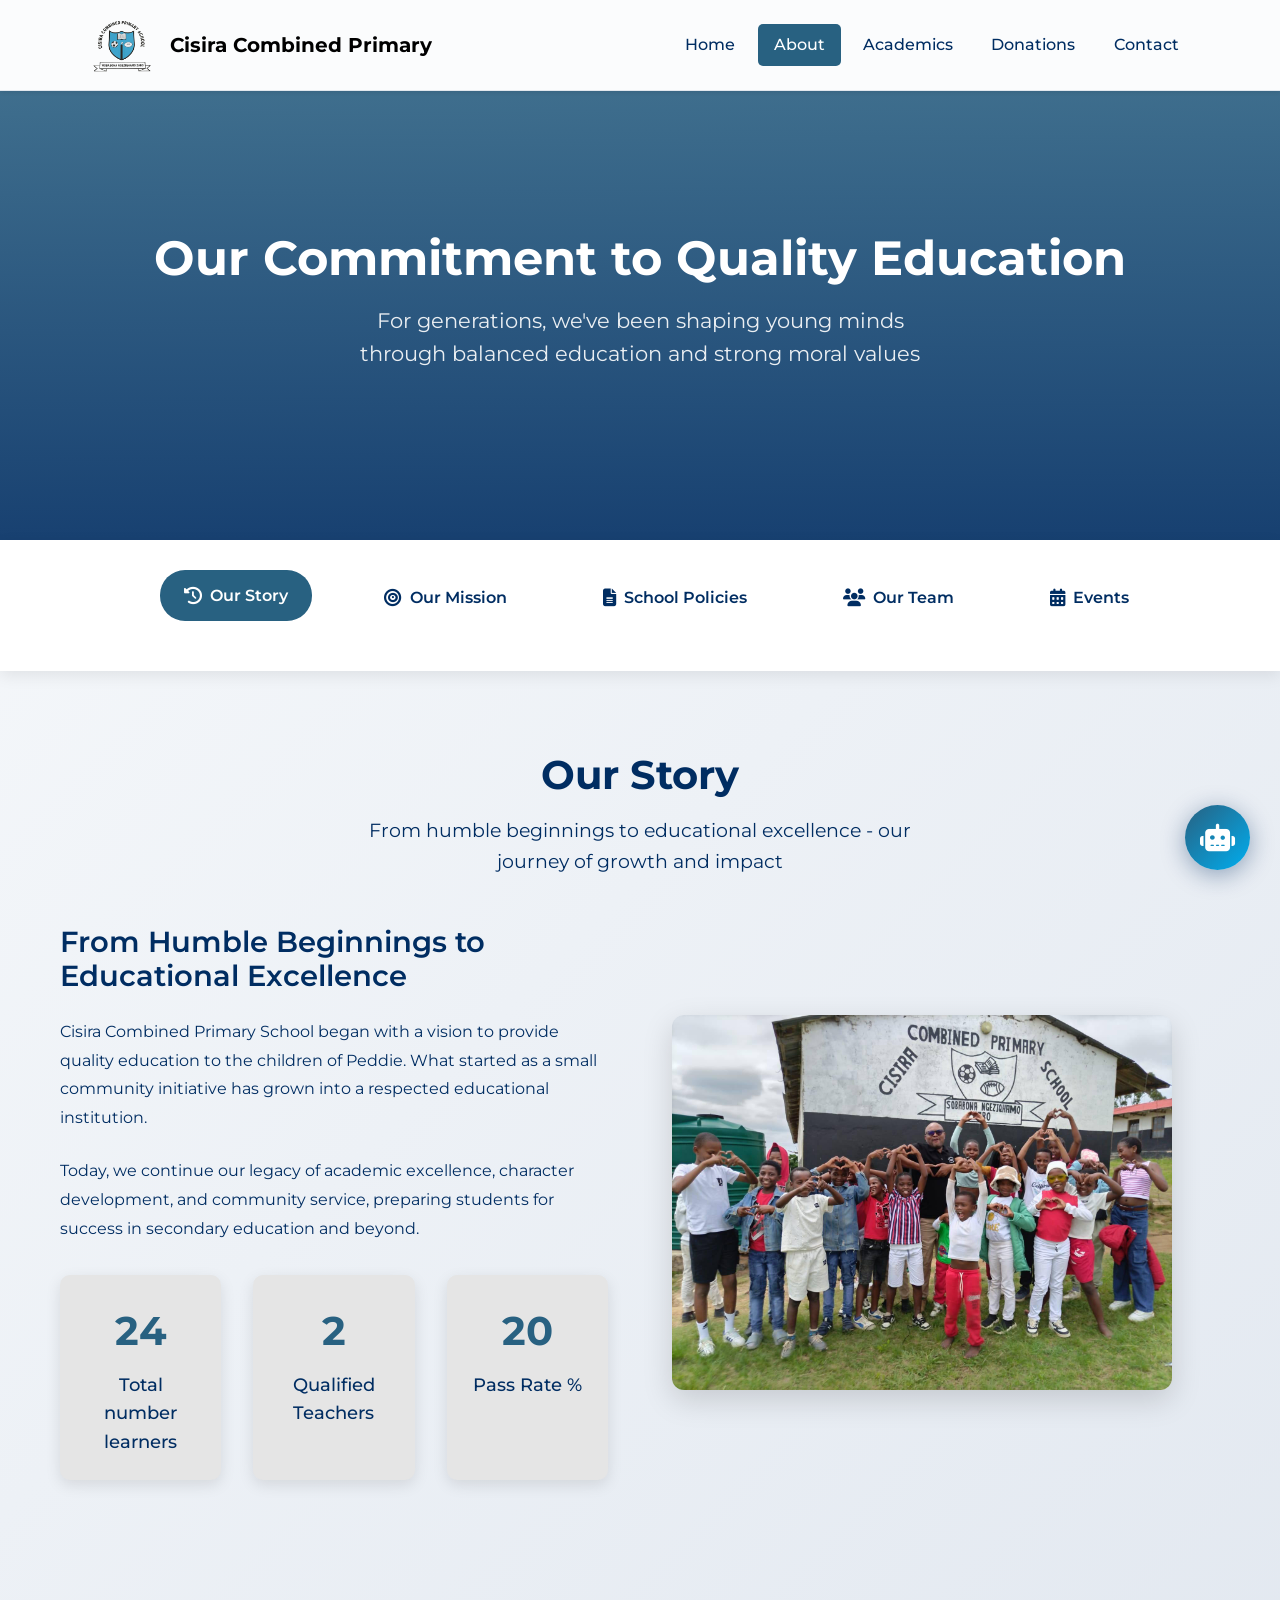
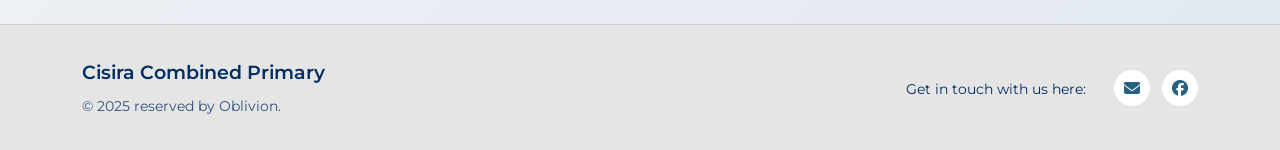
==== about.html @ 29ffb90c "Add event gallery with highlights and media Added an event gallery section with images and a video." ====
<!DOCTYPE html>
<html lang="en">

<head>
    <meta charset="UTF-8">
    <meta name="viewport" content="width=device-width, initial-scale=1.0">
    <title>About Us | Cisira Combined Primary School</title>
    <link href="https://cdn.jsdelivr.net/npm/bootstrap@5.3.3/dist/css/bootstrap.min.css" rel="stylesheet" />
    <link href="https://cdnjs.cloudflare.com/ajax/libs/font-awesome/6.5.2/css/all.min.css" rel="stylesheet">
    <link href="https://fonts.googleapis.com/css2?family=Montserrat:wght@300;400;500;600;700&display=swap" rel="stylesheet">
    <link rel="stylesheet" href="css/style.css">
    <style>
/* Team Section Enhancements */
.team-container {
    max-width: 1200px;
    margin: 0 auto;
    padding: 2rem;
}

.team-grid {
    display: grid;
    grid-template-columns: repeat(3, 1fr);
    gap: 2rem;
    margin-bottom: 3rem;
}

.team-member {
    position: relative;
    cursor: pointer;
    transition: transform 0.3s ease, box-shadow 0.3s ease;
    background: white;
    border-radius: 15px;
    overflow: hidden;
    box-shadow: 0 5px 20px rgba(0, 0, 0, 0.1);
}

.team-member:hover {
    transform: translateY(-10px);
    box-shadow: 0 15px 30px rgba(40, 97, 129, 0.2);
}

.team-image-wrapper {
    position: relative;
    overflow: hidden;
    height: 300px;
}

.team-image {
    width: 100%;
    height: 100%;
    object-fit: cover;
    transition: transform 0.5s ease;
    /* REMOVED ANY BORDER-RADIUS TO KEEP SQUARE */
    border-radius: 0;
}

.team-member:hover .team-image {
    transform: scale(1.1);
}

.team-overlay {
    position: absolute;
    bottom: 0;
    left: 0;
    right: 0;
    background: linear-gradient(transparent, rgba(0, 45, 98, 0.9));
    color: white;
    padding: 1.5rem;
    transform: translateY(100%);
    transition: transform 0.3s ease;
}

.team-member:hover .team-overlay {
    transform: translateY(0);
}

.team-name {
    font-size: 1.3rem;
    font-weight: 600;
    margin-bottom: 0.5rem;
    color: #fff;
}

.team-role {
    font-size: 0.9rem;
    color: #00AEEF;
    margin-bottom: 1rem;
    font-weight: 500;
}

.view-details {
    background: #286181;
    color: white;
    border: none;
    padding: 0.5rem 1.5rem;
    border-radius: 25px;
    cursor: pointer;
    font-family: 'Montserrat', sans-serif;
    font-weight: 500;
    transition: background 0.3s ease;
}

.view-details:hover {
    background: #00AEEF;
}

/* Animation Controls */
.animation-controls {
    text-align: center;
    margin: 2rem 0;
}

.animate-btn {
    background: #286181;
    color: white;
    border: none;
    padding: 0.8rem 2rem;
    border-radius: 25px;
    cursor: pointer;
    font-size: 1rem;
    font-weight: 500;
    transition: all 0.3s ease;
    margin: 0 0.5rem;
    font-family: 'Montserrat', sans-serif;
}

.animate-btn:hover {
    background: #002D62;
    transform: translateY(-2px);
}

.animate-btn i {
    margin-right: 0.5rem;
}

/* Modal Styles */
.team-modal {
    display: none;
    position: fixed;
    top: 0;
    left: 0;
    width: 100%;
    height: 100%;
    background: rgba(0, 0, 0, 0.8);
    z-index: 9999;
    align-items: center;
    justify-content: center;
    animation: fadeIn 0.3s ease;
}

@keyframes fadeIn {
    from { opacity: 0; }
    to { opacity: 1; }
}

.modal-content {
    background: white;
    width: 90%;
    max-width: 800px;
    border-radius: 15px;
    overflow: hidden;
    animation: slideUp 0.3s ease;
    position: relative;
    box-shadow: 0 20px 50px rgba(0, 0, 0, 0.3);
}

@keyframes slideUp {
    from { transform: translateY(50px); opacity: 0; }
    to { transform: translateY(0); opacity: 1; }
}

.close-modal {
    position: absolute;
    top: 1rem;
    right: 1rem;
    background: #286181;
    color: white;
    border: none;
    width: 40px;
    height: 40px;
    border-radius: 50%;
    cursor: pointer;
    z-index: 1001;
    font-size: 1.5rem;
    display: flex;
    align-items: center;
    justify-content: center;
    transition: background 0.3s ease;
}

.close-modal:hover {
    background: #00AEEF;
}

.modal-body {
    display: flex;
    padding: 2rem;
    gap: 2rem;
}

.modal-image {
    flex: 0 0 300px;
}

.modal-image img {
    width: 100%;
    height: 300px;
    object-fit: cover;
    /* SQUARE IMAGES IN MODAL */
    border-radius: 0;
    border: 4px solid #286181;
}

.modal-info {
    flex: 1;
}

.modal-info h3 {
    color: #002D62;
    font-size: 2rem;
    margin-bottom: 0.5rem;
    font-weight: 700;
}

.modal-role {
    color: #00AEEF;
    font-size: 1.2rem;
    margin-bottom: 1rem;
    font-weight: 600;
}

.modal-description {
    color: #002D62;
    line-height: 1.6;
    font-size: 1.1rem;
    text-align: justify;
}

/* Team member data container */
#teamData {
    display: none;
}

/* Animation for team members */
@keyframes pulse {
    0% { transform: scale(1); }
    50% { transform: scale(1.05); }
    100% { transform: scale(1); }
}

.team-member.animating {
    animation: pulse 0.5s ease;
}

/* Responsive Design */
@media (max-width: 992px) {
    .team-grid {
        grid-template-columns: repeat(2, 1fr);
    }
    
    .modal-body {
        flex-direction: column;
    }
    
    .modal-image {
        flex: 0 0 auto;
        width: 100%;
        text-align: center;
    }
    
    .modal-image img {
        width: 300px;
        height: 300px;
        max-width: 100%;
    }
}

@media (max-width: 768px) {
    .team-grid {
        grid-template-columns: 1fr;
        gap: 1.5rem;
        max-width: 400px;
        margin: 40px auto 0;
    }
    
    .team-image-wrapper {
        height: 250px;
    }
    
    .animate-btn {
        display: block;
        width: 100%;
        margin: 0.5rem 0;
    }
    
    .animation-controls {
        display: flex;
        flex-direction: column;
        gap: 0.5rem;
    }
    
    .modal-body {
        padding: 1.5rem;
    }
    
    .modal-info h3 {
        font-size: 1.5rem;
    }
    
    .modal-role {
        font-size: 1rem;
    }
    
    .modal-description {
        font-size: 1rem;
    }
}

@media (max-width: 480px) {
    .team-container {
        padding: 1rem;
    }
    
    .team-image-wrapper {
        height: 200px;
    }
    
    .modal-content {
        width: 95%;
    }
    
    .modal-body {
        padding: 1rem;
    }
}

/* REMOVED CIRCULAR IMAGE FALLBACK STYLING */
/* .team-image {
    background: linear-gradient(135deg, #E5E5E5 0%, #d1e3f0 100%);
}

.team-image:before {
    content: "👨‍🏫";
    font-size: 3rem;
    position: absolute;
    top: 50%;
    left: 50%;
    transform: translate(-50%, -50%);
    color: #286181;
} */

/* Ensure team section matches the rest of the page */
#team .section-header {
    text-align: center;
    margin-bottom: 2rem;
}

#team .section-header h2 {
    color: #002D62;
    font-size: 2.5rem;
    margin-bottom: 1rem;
}

#team .section-header p {
    color: #002D62;
    font-size: 1.2rem;
    max-width: 600px;
    margin: 0 auto;
}
</style>
    <meta name="description" content="Learn about Cisira Combined Primary School's journey, mission to provide quality education, core values, and our dedicated teaching staff.">
    <meta name="keywords" content="primary school Peddie, quality education, school mission, teaching staff, school values">
</head>

<body class="about-page-body">
    <nav class="navbar navbar-expand-lg navbar-light bg-light py-3 mb-3 shadow-sm">
        <div class="container">
            <img src="assets/logo.png" alt="Cisira Primary Logo" width="80" class="d-inline-block align-text-top me-2" />
            <a class="navbar-brand fw-bold" href="index.html">Cisira Combined Primary</a>
            <button class="navbar-toggler" type="button" data-bs-toggle="collapse" data-bs-target="#navbarNav">
                <span class="navbar-toggler-icon"></span>
            </button>
            <div class="collapse navbar-collapse justify-content-end" id="navbarNav">
                <ul class="navbar-nav">
                    <li class="nav-item"><a class="nav-link" href="index.html">Home</a></li>
                    <li class="nav-item"><a class="nav-link active" href="about.html">About</a></li>
                    <li class="nav-item"><a class="nav-link" href="academics.html">Academics</a></li>
                    <li class="nav-item"><a class="nav-link" href="donate.html">Donations</a></li>
                    <li class="nav-item"><a class="nav-link" href="contact.html">Contact</a></li>
                </ul>
            </div>
        </div>
    </nav>

    <section class="about-hero">
        <div class="hero-content">
            <h2>Our Commitment to Quality Education</h2>
            <p>For generations, we've been shaping young minds through balanced education and strong moral values</p>
        </div>
    </section>

    <section class="section-nav">
        <div class="section-nav-container">
            <ul class="section-nav-list">
                <li class="section-nav-item">
                    <a href="#story" class="section-nav-link active" data-section="story">
                        <i class="fas fa-history"></i>
                        Our Story
                    </a>
                </li>
                <li class="section-nav-item">
                    <a href="#mission" class="section-nav-link" data-section="mission">
                        <i class="fas fa-bullseye"></i>
                        Our Mission
                    </a>
                </li>
                <li class="section-nav-item">
                    <a href="#policies" class="section-nav-link" data-section="policies">
                        <i class="fas fa-file-alt"></i>
                        School Policies
                    </a>
                </li>
                <li class="section-nav-item">
                    <a href="#team" class="section-nav-link" data-section="team">
                        <i class="fas fa-users"></i>
                        Our Team
                    </a>
                </li>
                <li class="section-nav-item">
    <a href="#events" class="section-nav-link" data-section="events">
        <i class="fas fa-calendar-alt"></i>
        Events
    </a>
</li>
            </ul>
        </div>
    </section>

    <main>
        <section id="story" class="content-section active">
            <div class="section-header">
                <h2>Our Story</h2>
                <p>From humble beginnings to educational excellence - our journey of growth and impact</p>
            </div>
            <div class="story-content">
                <div class="story-text">
                    <h3>From Humble Beginnings to Educational Excellence</h3>
                    <p>Cisira Combined Primary School began with a vision to provide quality education to the children of Peddie. What started as a small community initiative has grown into a respected educational institution.</p>
                    <p>Today, we continue our legacy of academic excellence, character development, and community service, preparing students for success in secondary education and beyond.</p>
                    <div class="impact-stats">
                        <div class="stat">
                            <span class="stat-number" data-count="120">0</span>
                            <span class="stat-label">Total number learners</span>
                        </div>
                        <div class="stat">
                            <span class="stat-number" data-count="10">0</span>
                            <span class="stat-label">Qualified Teachers</span>
                        </div>
                        <div class="stat">
                            <span class="stat-number" data-count="98">0</span>
                            <span class="stat-label">Pass Rate %</span>
                        </div>
                    </div>
                </div>
                <div class="story-image">
                    <img src="assets/cisira.jpg" alt="Cisira School Building and Campus">
                </div>
            </div>
        </section>

        <section id="mission" class="content-section">
            <div class="section-header">
                <h2>Our Mission & Vision</h2>
                <p>Guiding principles that shape our educational approach and community values</p>
            </div>
            <div class="mission-content">
                <div class="mission-text">
                    <h3>Our Commitment to Balanced Education</h3>
                    <p>We believe every child deserves access to quality education that develops both academic skills and strong character. Our mission is threefold:</p>
                    <ul class="mission-list">
                        <li><i class="fas fa-graduation-cap"></i> <strong>Academic Excellence:</strong> Provide comprehensive education meeting national standards</li>
                        <li><i class="fas fa-heart"></i> <strong>Character Development:</strong> Instill morality, discipline, and respect for all</li>
                        <li><i class="fas fa-users"></i> <strong>Community Preparation:</strong> Prepare students for secondary education and life beyond</li>
                    </ul>
                    <div class="mission-vision">
                        <div class="vision-box">
                            <h4>Our Vision</h4>
                            <p>To provide learners with knowledge, skills, attitude, and values needed in life and prepare them for secondary education, ensuring what they experience from us will benefit them in future.</p>
                        </div>
                        <div class="motto-box">
                            <h4>Our Motto</h4>
                            <p class="motto-text">"WOBABONA NGEZI QHAMOZABO"</p>
                            <p class="motto-meaning">Excellence Through Perseverance</p>
                        </div>
                    </div>
                </div>
                <div class="mission-image">
                    <img src="assets/students3.jpg" alt="Students learning in our classrooms">
                </div>
            </div>
        </section>

        <section id="policies" class="content-section">
            <div class="section-header">
                <h2>School Policies</h2>
                <p>Clear guidelines and expectations for a safe, productive learning environment</p>
            </div>
            <div class="policies-container">
                <div class="policy-dropdown-nav">
                    <h3>Select a Policy Category</h3>
                    <div class="policy-nav-grid">
                        <div class="policy-nav-item active" data-policy="aim">
                            <div class="policy-nav-icon">
                                <i class="fas fa-bullseye"></i>
                            </div>
                            <span>Policy Aims</span>
                        </div>
                        <div class="policy-nav-item" data-policy="rights">
                            <div class="policy-nav-icon">
                                <i class="fas fa-balance-scale"></i>
                            </div>
                            <span>Rights & Responsibilities</span>
                        </div>
                        <div class="policy-nav-item" data-policy="attendance">
                            <div class="policy-nav-icon">
                                <i class="fas fa-calendar-check"></i>
                            </div>
                            <span>School Attendance</span>
                        </div>
                        <div class="policy-nav-item" data-policy="uniform">
                            <div class="policy-nav-icon">
                                <i class="fas fa-tshirt"></i>
                            </div>
                            <span>Grooming & Uniform</span>
                        </div>
                        <div class="policy-nav-item" data-policy="discipline">
                            <div class="policy-nav-icon">
                                <i class="fas fa-user-shield"></i>
                            </div>
                            <span>Discipline Policy</span>
                        </div>
                        <div class="policy-nav-item" data-policy="values">
                            <div class="policy-nav-icon">
                                <i class="fas fa-heart"></i>
                            </div>
                            <span>School Values</span>
                        </div>
                    </div>
                </div>

                <div class="policy-content-section active" id="policy-aim">
                    <div class="policy-header">
                        <div class="policy-icon">
                            <i class="fas fa-bullseye"></i>
                        </div>
                        <h3>Policy Aims</h3>
                        <div class="policy-badge">Core</div>
                    </div>
                    <div class="policy-content">
                        <p>This policy aims to establish clear and consistent expectations for all members of our school community:</p>
                        <div class="policy-item">Establish a <strong>disciplined environment</strong> conducive to effective education and growth.</div>
                        <div class="policy-item">Protect the <strong>rights and safety</strong> of all learners and staff.</div>
                        <div class="policy-item">Ensure learners uphold the school's reputation with <strong>pride and positive conduct</strong>.</div>
                        <div class="policy-item">Promote <strong>respect</strong> for school property, educators, and fellow learners.</div>
                    </div>
                </div>

                <div class="policy-content-section" id="policy-rights">
                    <div class="policy-header">
                        <div class="policy-icon">
                            <i class="fas fa-balance-scale"></i>
                        </div>
                        <h3>Rights & Responsibilities</h3>
                        <div class="policy-badge">Essential</div>
                    </div>
                    <div class="policy-content">
                        <div class="policy-row">
                            <div class="policy-column">
                                <h4><i class="fas fa-gavel"></i> Learner Rights</h4>
                                <div class="policy-item">Right to <strong>learn without disturbance</strong> in a peaceful environment.</div>
                                <div class="policy-item">Right to <strong>personal safety</strong> and dignity, free from violence.</div>
                                <div class="policy-item">Right to a <strong>clean, well-maintained</strong> school environment.</div>
                                <div class="policy-item">Right to a <strong>fair and unbiased hearing</strong> regarding disciplinary matters.</div>
                            </div>
                            <div class="policy-column">
                                <h4><i class="fas fa-tasks"></i> Learner Responsibilities</h4>
                                <div class="policy-item">Responsibility for <strong>regular and punctual</strong> school attendance.</div>
                                <div class="policy-item">Responsibility to care diligently for all <strong>school property</strong> and resources.</div>
                                <div class="policy-item">Responsibility to <strong>respect all educators</strong> and follow school rules consistently.</div>
                                <div class="policy-item">Responsibility to <strong>respect fellow learners</strong> and promote cooperation.</div>
                            </div>
                        </div>
                    </div>
                </div>

                <div class="policy-content-section" id="policy-attendance">
                    <div class="policy-header">
                        <div class="policy-icon">
                            <i class="fas fa-calendar-check"></i>
                        </div>
                        <h3>School Attendance</h3>
                    </div>
                    <div class="policy-content">
                        <div class="policy-item">Regular and <strong>punctual attendance is mandatory</strong> for all students.</div>
                        <div class="policy-item">All absences must be substantiated with a <strong>written explanation</strong> from a parent/guardian.</div>
                        <div class="policy-item">Students feeling unwell during the school day must <strong>report to the school office</strong> immediately.</div>
                        <div class="policy-item">Administrative permission is <strong>required to leave</strong> the school premises during school hours.</div>
                        <div class="policy-item">Non-emergency medical appointments should, where possible, be scheduled <strong>outside of school time</strong>.</div>
                    </div>
                </div>

                <div class="policy-content-section" id="policy-uniform">
                    <div class="policy-header">
                        <div class="policy-icon">
                            <i class="fas fa-tshirt"></i>
                        </div>
                        <h3>Grooming & Uniform</h3>
                    </div>
                    <div class="policy-content">
                        <div class="policy-row">
                            <div class="policy-column">
                                <h4><i class="fas fa-user-check"></i> Personal Grooming</h4>
                                <div class="policy-item">Nails must be kept <strong>clean, neat, and appropriate</strong> length.</div>
                                <div class="policy-item">Only <strong>plain watches</strong> and essential <strong>medical bracelets</strong> are permitted (No jewelry).</div>
                                <div class="policy-item">Cosmetics (e.g., <strong>makeup</strong>) are <strong>strictly prohibited</strong> during school hours.</div>
                            </div>
                            <div class="policy-column">
                                <h4><i class="fas fa-cut"></i> Hair Policy</h4>
                                <div class="policy-item">Boys: Hair must be <strong>short, neat</strong>, and without <strong>patterns or fashion cuts</strong>.</div>
                                <div class="policy-item">Girls: Hair must be <strong>neatly tied back, plaited, or braided</strong>.</div>
                                <div class="policy-item">Only <strong>school-appropriate colors</strong> (e.g., black, navy) for hair accessories are allowed.</div>
                            </div>
                        </div>
                        <div class="highlight-box">
                            <i class="fas fa-exclamation-circle"></i>
                            <div>
                                <strong>Strictly Official School Uniform is Mandatory</strong>
                                <p>The uniform must be worn correctly at all times and maintained in a clean, presentable condition.</p>
                            </div>
                        </div>
                    </div>
                </div>

                <div class="policy-content-section" id="policy-discipline">
                    <div class="policy-header">
                        <div class="policy-icon">
                            <i class="fas fa-user-shield"></i>
                        </div>
                        <h3>Serious Misconduct</h3>
                        <div class="policy-badge">Zero Tolerance</div>
                    </div>
                    <div class="policy-content">
                        <p>All acts of serious misconduct will be dealt with <strong>severely</strong> by the Principal, Disciplinary Committee, and School Governing Body, resulting in formal disciplinary action.</p>
                        <p><strong>Examples of Zero-Tolerance Offences include:</strong></p>
                        <div class="policy-item">Possession, use, or distribution of <strong>dangerous weapons, alcohol, or illegal substances</strong>.</div>
                        <div class="policy-item">Any form of <strong>physical or verbal assault</strong>, fighting, or <strong>bullying</strong>.</div>
                        <div class="policy-item"><strong>Theft, fraud</strong>, or intentional <strong>vandalism</strong> of school or private property.</div>
                        <div class="policy-item"><strong>Racism, sexism</strong>, or any other form of malicious discrimination or intimidation.</div>
                        <div class="policy-item">Gross indecency or <strong>inappropriate public behavior</strong>.</div>
                    </div>
                </div>

                <div class="policy-content-section" id="policy-values">
                    <div class="policy-header">
                        <div class="policy-icon">
                            <i class="fas fa-heart"></i>
                        </div>
                        <h3>Our Core Values</h3>
                    </div>
                    <div class="policy-content">
                        <p>Our school community is built upon a foundation of core values that guide our actions, decisions, and interactions every day:</p>
                        <div class="values-grid">
                            <div class="value-card">
                                <strong>Respect</strong>
                                <span>Showing regard for self, others, and property.</span>
                            </div>
                            <div class="value-card">
                                <strong>Integrity</strong>
                                <span>Being honest and possessing strong moral principles.</span>
                            </div>
                            <div class="value-card">
                                <strong>Excellence</strong>
                                <span>Striving for the highest quality in all pursuits.</span>
                            </div>
                            <div class="value-card">
                                <strong>Responsibility</strong>
                                <span>Taking full ownership of one's actions and duties.</span>
                            </div>
                            <div class="value-card">
                                <strong>Cooperation</strong>
                                <span>Working effectively and harmoniously as a team.</span>
                            </div>
                            <div class="value-card">
                                <strong>Compassion</strong>
                                <span>Caring for others' well-being.</span>
                            </div>
                        </div>
                    </div>
                </div>
            </div>
        </section>

        <section id="team" class="content-section">
            <div class="section-header">
                <h2>Our Team</h2>
                <p>Meet the dedicated professionals committed to your child's education and development</p>
            </div>

            <!-- Animation Controls -->
            <div class="animation-controls">
                <button class="animate-btn" id="animateTopRow">
                    <i class="fas fa-arrow-up"></i> Animate Top Row
                </button>
                <button class="animate-btn" id="animateBottomRow">
                    <i class="fas fa-arrow-down"></i> Animate Bottom Row
                </button>
                <button class="animate-btn" id="animateAll">
                    <i class="fas fa-bolt"></i> Animate All
                </button>
            </div>

            <!-- Team Grid with 3x2 Layout -->
<div class="team-container">
    <div class="team-grid" id="teamGrid">
        <!-- Row 1 -->
        <div class="team-member" data-member="1">
            <div class="team-image-wrapper">
                <img src="assets/principal.jpg" alt="Mr. Sandisa Rweqana" class="team-image">
                <div class="team-overlay">
                    <div class="team-name">Mr. Sandisa Rweqana</div>
                    <div class="team-role">Principal</div>
                    <button class="view-details" data-member="1">View Profile</button>
                </div>
            </div>
        </div>

        <div class="team-member" data-member="2">
            <div class="team-image-wrapper">
                <img src="assets/graderR.jpg" alt="Miss Majezi" class="team-image">
                <div class="team-overlay">
                    <div class="team-name">Miss Majezi</div>
                    <div class="team-role">Grade R Teacher</div>
                    <button class="view-details" data-member="2">View Profile</button>
                </div>
            </div>
        </div>

        <div class="team-member" data-member="3">
            <div class="team-image-wrapper">
                <img src="assets/foundationPhaseTeacher.png" alt="Ms. Marambana" class="team-image">
                <div class="team-overlay">
                    <div class="team-name">Ms. Marambana</div>
                    <div class="team-role">Foundation Phase Teacher</div>
                    <button class="view-details" data-member="3">View Profile</button>
                </div>
            </div>
        </div>

        <!-- Row 2 -->
        <div class="team-member" data-member="4">
            <div class="team-image-wrapper">
                <img src="assets/AdminClark.png" alt="Ms. Nosiviwe Nomnganga" class="team-image">
                <div class="team-overlay">
                    <div class="team-name">Ms. Nosiviwe Nomnganga</div>
                    <div class="team-role">Admin Clerk</div>
                    <button class="view-details" data-member="4">View Profile</button>
                </div>
            </div>
        </div>

        <div class="team-member" data-member="5">
            <div class="team-image-wrapper">
                <img src="assets/clark.jpg" alt="Ms. Mtshekisa" class="team-image">
                <div class="team-overlay">
                    <div class="team-name">Ms. Mtshekisa</div>
                    <div class="team-role">Vision Runner & Transformation Champion</div>
                    <button class="view-details" data-member="5">View Profile</button>
                </div>
            </div>
        </div>

        <div class="team-member" data-member="6">
            <div class="team-image-wrapper">
                <img src="assets/educator.jpg" alt="Ms. Zintle Mqongwana" class="team-image">
                <div class="team-overlay">
                    <div class="team-name">Ms. Zintle Mqongwana</div>
                    <div class="team-role">Educator Assistant</div>
                    <button class="view-details" data-member="6">View Profile</button>
                </div>
            </div>
        </div>
    </div>
</div>

<!-- Team Member Modal -->
<div class="team-modal" id="teamModal">
    <div class="modal-content">
        <button class="close-modal" id="closeModal">&times;</button>
        <div class="modal-body" id="modalBody">
            <!-- Modal content will be populated by JavaScript -->
        </div>
    </div>
</div>

<!-- Team member data (hidden) -->
<div style="display: none;" id="teamData">
    <!-- Member 1 Data -->
    <div data-member="1">
        <div class="modal-image">
            <img src="assets/principal.jpg" alt="Mr. Sandisa Rweqana">
        </div>
        <div class="modal-info">
            <h3>Mr. Sandisa Rweqana</h3>
            <div class="modal-role">Principal</div>
            <div class="modal-description">
                I am a dedicated and visionary leader who is passionate about nurturing the holistic development of every child. 
                With a collaborative approach, I foster a supportive environment where staff, parents, and learners thrive together.
                I'm committed to building partnerships and exploring initiatives that benefit our school community. My goal is to empower every individual to reach their full potential. 
                My leadership style is inspired by the quote of Nelson Mandela that states "Before you are a leader, success is all about growing yourself. When you become a leader, success is all about growing others."
            </div>
        </div>
    </div>
    
    <!-- Member 2 Data -->
    <div data-member="2">
        <div class="modal-image">
            <img src="assets/graderR.jpg" alt="Miss Majezi">
        </div>
        <div class="modal-info">
            <h3>Miss Majezi</h3>
            <div class="modal-role">Grade R Teacher</div>
            <div class="modal-description">
                I bring 19 years of dedicated experience to the Grade R classroom, shaping a warm and welcoming environment where little ones flourish.
                With a holistic approach, I foster a love for learning through playing, kindness, and creativity.
                Gamification and exploration are at the heart of my teaching style, ensuring every child feels safe, valued, and excited to learn. 
                Join us and let your child feel right at home! Fun fact: I'm a firm believer in the power of laughter and try to start each day with a smile.
            </div>
        </div>
    </div>
    
    <!-- Member 3 Data -->
    <div data-member="3">
        <div class="modal-image">
            <img src="assets/foundationPhaseTeacher.png" alt="Ms. Marambana">
        </div>
        <div class="modal-info">
            <h3>Ms. Marambana</h3>
            <div class="modal-role">Foundation Phase teacher</div>
            <div class="modal-description">
                She brings joy and excitement to learning, creating a nurturing environment where little ones can grow and thrive. 
                With 4 years of experience, she expertly crafts engaging lessons that spark curiosity and creativity. 
                Her passion for teaching is contagious, making every day a fun-filled adventure.
            </div>
        </div>
    </div>
    
    <!-- Member 4 Data -->
    <div data-member="4">
        <div class="modal-image">
            <img src="assets/AdminClark.png" alt="Ms. Nosiviwe Nomnganga">
        </div>
        <div class="modal-info">
            <h3>Ms. Nosiviwe Nomnganga</h3>
            <div class="modal-role">Admin Clerk</div>
            <div class="modal-description">
                I regard myself as the ambassador of the school and the principal's right-hand person.
                I keep the school running smoothly with my excellent all-rounder skills. I'm friendly, efficient, and always with a smile.
                I am the go-to person for staff, learners, and parents alike. With my warm and welcoming aura, I make everyone feel at home. 
                My dedication and passion for my work truly inspire me, making me an invaluable asset to our school community!
            </div>
        </div>
    </div>
    
    <!-- Member 5 Data -->
    <div data-member="5">
        <div class="modal-image">
            <img src="assets/AdminClark.png" alt="Ms. Mtshekisa">
        </div>
        <div class="modal-info">
            <h3>Ms. Mtshekisa</h3>
            <div class="modal-role">Vision Runner and Champion of Transformation</div>
            <div class="modal-description">
                I refuse to settle for conformity. Instead, I drive progress and growth at our school. 
                As a resilient and dedicated teacher, I'm unstoppable in pursuit of excellence. I identify with the eagle, soaring to great heights, 
                unwavering in my pursuit of what's best for our school. 
                I won't rest until I secure the resources and support needed to accelerate our school forward.
            </div>
        </div>
    </div>
    
    <!-- Member 6 Data -->
    <div data-member="6">
        <div class="modal-image">
            <img src="assets/educator.jpg" alt="Ms. Zintle Mqongwana">
        </div>
        <div class="modal-info">
            <h3>Ms. Zintle Mqongwana</h3>
            <div class="modal-role">Educator Assistant</div>
            <div class="modal-description">
                I am a Charismatic, Professional and Detail- Oriented individual Who believes in growth and effective team building.
                I support teachers in creating engaging learning experiences and ensure that every student receives the attention they need to succeed.
            </div>
        </div>
    </div>
</div>
            <div class="faq-section">
                <h3>Frequently Asked Questions</h3>
                
                <div class="accordion">
                    <div class="accordion-item">
                        <button class="accordion-button">
                            What are the school hours and academic calendar?
                        </button>
                        <div class="accordion-content">
                            <p>Our school operates from 7:30 AM to 2:30 PM, Monday through Friday. We follow the Eastern Cape Department of Education academic calendar with four terms per year.</p>
                        </div>
                    </div>
                    <div class="accordion-item">
                        <button class="accordion-button">
                            What is the school's approach to discipline?
                        </button>
                        <div class="accordion-content">
                            <p>We maintain high standards of discipline focused on positive reinforcement and character development. Our discipline policy emphasizes respect, responsibility, and restoration.</p>
                        </div>
                    </div>
                    <div class="accordion-item">
                        <button class="accordion-button">
                            How can parents get involved in school activities?
                        </button>
                        <div class="accordion-content">
                            <p>We encourage parent involvement through our Parent-Teacher Association, school events, and volunteer opportunities. Regular parent-teacher meetings are scheduled throughout the year.</p>
                        </div>
                    </div>
                    <div class="accordion-item">
                        <button class="accordion-button">
                            What support is available for students with learning difficulties?
                        </button>
                        <div class="accordion-content">
                            <p>We provide individualized support for students with learning difficulties through our dedicated teaching staff, including differentiated instruction and additional learning support.</p>
                        </div>
                    </div>
                </div>
            </div>
        </section>



<!-- ================= EVENTS SECTION ================= -->

<section id="events" class="content-section">

    <div class="section-header">
        <h2>School Events</h2>
        <p>Stay up to date with our latest activities and celebrations.</p>
    </div>

    <div class="events-container">

        <div class="event-image">
            <img src="assets/events.jpg" alt="School Event">
        </div>

        <div class="event-details">

            <div class="event-card">
                <span class="event-date">15 August 2026</span>
                <h3>Sports Day</h3>
                <p>
                    Learners compete in athletics and fun sporting activities
                    while parents and teachers cheer them on.
                </p>
            </div>

            <div class="event-card">
                <span class="event-date">28 August 2026</span>
                <h3>Parents Meeting</h3>
                <p>
                    Parents are invited to discuss learner progress and
                    upcoming school initiatives.
                </p>
            </div>

            <div class="event-card">
                <span class="event-date">10 September 2026</span>
                <h3>Heritage Day Celebration</h3>
                <p>
                    Learners celebrate South African culture through music,
                    dance and traditional attire.
                </p>
            </div>

        </div>

    </div>

    <!-- Event Gallery -->
<div class="event-gallery">

    <div class="event-gallery-header">
        <h3>Event Highlights</h3>
        <p>A glimpse into some of our memorable school moments.</p>
    </div>

    <div class="event-media-grid">

        <!-- Image 1 -->
        <div class="event-media-item">
            <img src="assets/event1.jpg" alt="Cisira school event">
        </div>

        <!-- Image 2 -->
        <div class="event-media-item">
            <img src="assets/event2.jpg" alt="Learners participating in a school event">
        </div>

        <!-- Image 3 -->
        <div class="event-media-item">
            <img src="assets/event3.jpg" alt="Cisira Combined Primary School event">
        </div>

        <!-- Video -->
        <div class="event-media-item event-video">
            <video controls preload="metadata">
                <source src="assets/event-video.mp4" type="video/mp4">
                Your browser does not support the video tag.
            </video>
        </div>

    </div>

</div>

</section>




        

        
    </main>

     <footer class="text-muted">
        <div class="container">
            <div class="row align-items-center">

                <div class="col-md-6 text-center text-md-start">
                    <p class="mb-0 footer-school-name">Cisira Combined Primary</p>
                    <p class="mb-0 footer-copyright">© 2025 reserved by Oblivion.</p>
                </div>

                <div class="col-md-6 text-center text-md-end mt-2 mt-md-0">
                    <span class="footer-contact-text">Get in touch with us here:</span>

                     <a href="https://mail.google.com/mail/?view=cm&fs=1&to=principal.200200087@ecschools.org.za&su=Inquiry%20for%20Cisira%20Combined%20Primary%20School&body=Dear%20School%20Administration,%0A%0AI%20would%20like%20to%20inquire%20about:%0A%0A%0A%0ARegards,%0A" 
                       target="_blank" 
                       class="social-icon">
                        <i class="fas fa-envelope"></i>
                    </a>
                    <a href="https://www.facebook.com/profile.php?id=61574072707573&mibextid=ZbWKwL" class="social-icon">
                        <i class="fab fa-facebook"></i>
                    </a>
                </div>
            </div>
        </div>
    </footer>

    
    <script src="https://cdn.jsdelivr.net/npm/bootstrap@5.3.3/dist/js/bootstrap.bundle.min.js"></script>
    <script>
        
        document.addEventListener('DOMContentLoaded', function() {
            const teamMembers = document.querySelectorAll('.team-member');
            const teamModal = document.getElementById('teamModal');
            const modalBody = document.getElementById('modalBody');
            const closeModal = document.getElementById('closeModal');
            const teamData = document.getElementById('teamData');
            
            // Animation buttons
            const animateTopRow = document.getElementById('animateTopRow');
            const animateBottomRow = document.getElementById('animateBottomRow');
            const animateAll = document.getElementById('animateAll');

            // Function to open modal with team member details
            function openModal(memberId) {
                const memberData = teamData.querySelector(`[data-member="${memberId}"]`);
                if (memberData) {
                    modalBody.innerHTML = memberData.innerHTML;
                    teamModal.style.display = 'flex';
                    document.body.style.overflow = 'hidden';
                    
                    // Add image error handling for modal images
                    const modalImages = modalBody.querySelectorAll('img');
                    modalImages.forEach(img => {
                        img.onerror = function() {
                            const role = memberData.querySelector('.modal-role').textContent;
                            const colors = {
                                'Principal': '#286181',
                                'Grade R Teacher': '#00AEEF',
                                'Foundation Phase': '#286181',
                                'Admin Clerk': '#00AEEF',
                                'Vision Runner': '#286181',
                                'Educator Assistant': '#00AEEF'
                            };
                            const color = colors[role] || '#286181';
                            this.outerHTML = `<div style="width:100%;height:300px;background:${color};display:flex;align-items:center;justify-content:center;color:white;font-size:4rem;border-radius:10px;border:4px solid #286181;"><i class="fas fa-user-tie"></i></div>`;
                        };
                    });
                }
            }

            // Function to close modal
            function closeModalFunc() {
                teamModal.style.display = 'none';
                document.body.style.overflow = 'auto';
            }

            // Event listeners for view details buttons
            document.querySelectorAll('.view-details').forEach(button => {
                button.addEventListener('click', (e) => {
                    e.stopPropagation();
                    const memberId = button.getAttribute('data-member');
                    openModal(memberId);
                });
            });

            // Event listener for clicking on team members
            teamMembers.forEach(member => {
                member.addEventListener('click', () => {
                    const memberId = member.getAttribute('data-member');
                    openModal(memberId);
                });
            });

            // Event listener for close modal button
            if (closeModal) {
                closeModal.addEventListener('click', closeModalFunc);
            }

            // Close modal when clicking outside
            teamModal.addEventListener('click', (e) => {
                if (e.target === teamModal) {
                    closeModalFunc();
                }
            });

            // Close modal with Escape key
            document.addEventListener('keydown', (e) => {
                if (e.key === 'Escape') {
                    closeModalFunc();
                }
            });

            // Animation Functions
            function animateRow(rowNumber) {
                const start = (rowNumber - 1) * 3;
                const end = start + 3;
                
                for (let i = start; i < end; i++) {
                    if (teamMembers[i]) {
                        // Reset animation
                        teamMembers[i].style.animation = 'none';
                        void teamMembers[i].offsetWidth; // Trigger reflow
                        
                        // Add animation
                        teamMembers[i].style.animation = 'pulse 0.5s ease';
                        teamMembers[i].classList.add('animating');
                        
                        setTimeout(() => {
                            teamMembers[i].classList.remove('animating');
                        }, 500);
                    }
                }
            }

            function animateAllMembers() {
                teamMembers.forEach((member, index) => {
                    // Reset animation
                    member.style.animation = 'none';
                    void member.offsetWidth; // Trigger reflow
                    
                    // Add animation with delay
                    setTimeout(() => {
                        member.style.animation = 'pulse 0.5s ease';
                        member.classList.add('animating');
                        
                        setTimeout(() => {
                            member.classList.remove('animating');
                        }, 500);
                    }, index * 100);
                });
            }

            // Event listeners for animation buttons
            if (animateTopRow) {
                animateTopRow.addEventListener('click', () => animateRow(1));
            }
            
            if (animateBottomRow) {
                animateBottomRow.addEventListener('click', () => animateRow(2));
            }
            
            if (animateAll) {
                animateAll.addEventListener('click', animateAllMembers);
            }

            // Initial animation when page loads
            setTimeout(() => {
                if (animateAll) animateAllMembers();
            }, 1000);

            // Enhanced hover effect
            teamMembers.forEach(member => {
                member.addEventListener('mouseenter', function() {
                    this.style.zIndex = '10';
                    this.style.transition = 'transform 0.3s ease, box-shadow 0.3s ease';
                });

                member.addEventListener('mouseleave', function() {
                    this.style.zIndex = '1';
                });
            });

            // Section navigation functionality (existing code)
            const sectionNavLinks = document.querySelectorAll('.section-nav-link');
            const contentSections = document.querySelectorAll('.content-section');
            const policyNavItems = document.querySelectorAll('.policy-nav-item');
            const policySections = document.querySelectorAll('.policy-content-section');

            // Section navigation
            sectionNavLinks.forEach(link => {
                link.addEventListener('click', function(e) {
                    e.preventDefault();
                    
                    // Remove active class from all links
                    sectionNavLinks.forEach(l => l.classList.remove('active'));
                    // Add active class to clicked link
                    this.classList.add('active');
                    
                    // Get target section
                    const targetSection = this.getAttribute('data-section');
                    
                    // Hide all sections
                    contentSections.forEach(section => {
                        section.classList.remove('active');
                    });
                    
                    // Show target section
                    document.getElementById(targetSection).classList.add('active');
                    
                    // Smooth scroll to section
                    document.getElementById(targetSection).scrollIntoView({
                        behavior: 'smooth',
                        block: 'start'
                    });
                });
            });

            // Policy navigation
            policyNavItems.forEach(item => {
                item.addEventListener('click', function() {
                    const policyType = this.getAttribute('data-policy');
                    
                    // Remove active class from all policy items
                    policyNavItems.forEach(i => i.classList.remove('active'));
                    // Add active class to clicked item
                    this.classList.add('active');
                    
                    // Hide all policy sections
                    policySections.forEach(section => {
                        section.classList.remove('active');
                    });
                    
                    // Show selected policy section
                    document.getElementById(`policy-${policyType}`).classList.add('active');
                });
            });

            // Accordion functionality
            const accordionButtons = document.querySelectorAll('.accordion-button');
            accordionButtons.forEach(button => {
                button.addEventListener('click', function() {
                    const content = this.nextElementSibling;
                    const isActive = content.style.maxHeight && content.style.maxHeight !== '0px';
                    
                    // Close all accordion items
                    document.querySelectorAll('.accordion-content').forEach(item => {
                        item.style.maxHeight = null;
                    });
                    
                    // If it wasn't active, open it
                    if (!isActive) {
                        content.style.maxHeight = content.scrollHeight + 'px';
                    }
                });
            });

            // Counter animation for stats
            function animateCounter(element) {
                const target = parseInt(element.getAttribute('data-count'));
                let current = 0;
                const increment = target / 50;
                const timer = setInterval(() => {
                    current += increment;
                    if (current >= target) {
                        element.textContent = target;
                        clearInterval(timer);
                    } else {
                        element.textContent = Math.floor(current);
                    }
                }, 30);
            }

            // Start counter animation when story section is in view
            const statNumbers = document.querySelectorAll('.stat-number');
            const observer = new IntersectionObserver((entries) => {
                entries.forEach(entry => {
                    if (entry.isIntersecting) {
                        statNumbers.forEach(animateCounter);
                        observer.unobserve(entry.target);
                    }
                });
            }, { threshold: 0.5 });

            const storySection = document.getElementById('story');
            if (storySection) observer.observe(storySection);
        });
    </script>
    <script src="js/script.js"></script>
    <!-- Add this right before the closing </body> tag on all pages -->
<!-- Chatbot Floating Button -->
<div class="chatbot-wrapper">
    <button class="chatbot-toggle" id="chatbotToggle">
        <i class="fas fa-robot"></i>
        <span class="notification-badge" id="notificationBadge" style="display: none;">●</span>
    </button>
</div>

<!-- Chatbot Container -->
<div class="chatbot-container" id="chatbotContainer">
    <div class="chatbot-header">
        <div class="header-left">
            <div class="avatar">
                <i class="fas fa-graduation-cap"></i>
            </div>
            <div class="header-info">
                <h5>Cisira School Assistant</h5>
                <div class="status">
                    <span class="status-dot"></span>
                    <span id="connectionStatus">Online</span>
                </div>
            </div>
        </div>
        <div class="header-right">
            <button class="header-btn" id="voiceToggle" title="Voice Input">
                <i class="fas fa-microphone"></i>
            </button>
            <button class="header-btn" id="speakerToggle" title="Text-to-Speech">
                <i class="fas fa-volume-up"></i>
            </button>
            <button class="header-btn" id="clearChat" title="Clear Chat">
                <i class="fas fa-trash"></i>
            </button>
            <button class="header-btn" id="closeChatbot" title="Close Chat">
                <i class="fas fa-times"></i>
            </button>
        </div>
    </div>
    
    <!-- Features Bar -->
    <div class="features-bar">
        <button class="feature-btn" onclick="showQuickQuestions()" title="Quick Questions">
            <i class="fas fa-bolt"></i> Quick Help
        </button>
        <button class="feature-btn" onclick="showTopics()" title="All Topics">
            <i class="fas fa-list"></i> Topics
        </button>
        <button class="feature-btn" onclick="toggleTheme()" title="Toggle Theme">
            <i class="fas fa-moon"></i> Theme
        </button>
        <button class="feature-btn" onclick="downloadChat()" title="Download Chat">
            <i class="fas fa-download"></i> Save
        </button>
    </div>
    
    <div class="chatbot-body" id="chatbotBody">
        <!-- Welcome Message -->
        <div class="welcome-message">
            <div class="welcome-icon">
                <i class="fas fa-robot"></i>
            </div>
            <h6>👋 Hello! I'm EduBot</h6>
            <p>Your voice-enabled school assistant. Ask me anything about Cisira Primary!</p>
            <div class="welcome-buttons">
                <button class="welcome-btn" onclick="startVoiceAssistant()">
                    <i class="fas fa-microphone"></i> Voice Command
                </button>
                <button class="welcome-btn" onclick="showQuickQuestions()">
                    <i class="fas fa-question-circle"></i> Quick Questions
                </button>
            </div>
        </div>
        
        <!-- Bot's First Message -->
        <div class="chat-message bot-message">
            <div class="message-content">
                <p>I can help you with:</p>
                <div class="quick-options">
                    <span class="quick-option" onclick="selectQuickOption('admissions')">
                        <i class="fas fa-file-signature"></i> Admissions
                    </span>
                    <span class="quick-option" onclick="selectQuickOption('academics')">
                        <i class="fas fa-book"></i> Academics
                    </span>
                    <span class="quick-option" onclick="selectQuickOption('fees')">
                        <i class="fas fa-money-bill-wave"></i> Fees
                    </span>
                    <span class="quick-option" onclick="selectQuickOption('contact')">
                        <i class="fas fa-phone"></i> Contact
                    </span>
                </div>
            </div>
            <div class="message-actions">
                <button class="message-action" onclick="speakMessage(this)" title="Speak this message">
                    <i class="fas fa-volume-up"></i>
                </button>
                <button class="message-action" onclick="copyMessage(this)" title="Copy to clipboard">
                    <i class="fas fa-copy"></i>
                </button>
            </div>
            <span class="message-time">Just now</span>
        </div>
    </div>
    
    <div class="chatbot-input">
        <div class="input-wrapper">
            <button class="input-action" id="attachFile" title="Attach File">
                <i class="fas fa-paperclip"></i>
            </button>
            <input type="text" id="chatInput" placeholder="Type your message or say 'Hey Edu' for voice..." 
                   onkeypress="handleChatKeyPress(event)">
            <button class="input-action voice-btn" id="voiceInputBtn" title="Voice Input (Hold to speak)">
                <i class="fas fa-microphone"></i>
            </button>
            <button class="input-action" id="emojiBtn" title="Emoji">
                <i class="fas fa-smile"></i>
            </button>
        </div>
        <button class="send-btn" id="sendMessage" title="Send Message">
            <i class="fas fa-paper-plane"></i>
        </button>
    </div>
    
    <!-- Voice Status Indicator -->
    <div class="voice-status" id="voiceStatus" style="display: none;">
        <div class="voice-animation">
            <div class="voice-bar"></div>
            <div class="voice-bar"></div>
            <div class="voice-bar"></div>
            <div class="voice-bar"></div>
            <div class="voice-bar"></div>
        </div>
        <span>Listening... Speak now</span>
        <button class="voice-stop" id="stopVoice">
            <i class="fas fa-stop"></i> Stop
        </button>
    </div>
    
    <!-- Quick Questions Modal -->
    <div class="quick-questions-modal" id="quickQuestionsModal">
        <div class="modal-header">
            <h6><i class="fas fa-bolt"></i> Quick Questions</h6>
            <button class="modal-close" onclick="closeModal('quickQuestionsModal')">
                <i class="fas fa-times"></i>
            </button>
        </div>
        <div class="modal-body">
            <!-- Quick questions will be inserted here by JavaScript -->
        </div>
    </div>
</div>
</body>
</html>
---- css/style.css ----
:root {
    --primary: #286181;
    --primary-dark: #002D62;
    --background: #E5E5E5;
    --accent: #00AEEF;
    --text-dark: #002D62;
    --text-light: #FFFFFF;
    --border: #286181;
}

/* Base Styles */
* {
    margin: 0;
    padding: 0;
    box-sizing: border-box;
}

body {
    font-family: 'Montserrat', sans-serif;
    color: var(--text-dark);
    background-color: #f8f9fa; /* Default background for most pages */
    min-height: 100vh;
}

.navbar-brand, .nav-link, h1, h2, h3, h4, h5, h6 {
    font-family: 'Montserrat', sans-serif;
    font-weight: 600;
}

.nav-link.active {
    color: var(--primary) !important;
    font-weight: 600;
}

/* About Page Specific Body & Navbar Toggler */
.about-page-body {
    background: linear-gradient(135deg, #f8fafc 0%, #e2e8f0 100%);
}

.navbar-toggler {
    border: none;
    padding: 0.25rem 0.5rem;
}

.navbar-toggler:focus {
    box-shadow: none;
}

.navbar-toggler-icon {
    background-image: url("data:image/svg+xml,%3csvg xmlns='http://www.w3.org/2000/svg' viewBox='0 0 30 30'%3e%3cpath stroke='rgba%280, 45, 98, 0.8%29' stroke-linecap='round' stroke-miterlimit='10' stroke-width='2' d='M4 7h22M4 15h22M4 23h22'/%3e%3c/svg%3e");
}


.hero {
    position: relative;
    overflow: hidden;
    height: 70vh; /* Default to index.html height */
}

.hero-donate {
    height: 60vh;
}

.hero-img {
    width: 100%;
    height: 100%;
    object-fit: cover;
}

.overlay {
    position: absolute;
    top: 0;
    left: 0;
    width: 100%;
    height: 100%;
    background: rgba(0, 45, 98, 0.7);
}

.hero-text {
    z-index: 1;
    width: 90%;
    max-width: 800px;
}

.hero-text h1 {
    font-size: 3.5rem;
    font-weight: 700;
    margin-bottom: 1rem;
    text-shadow: 2px 2px 4px rgba(0, 0, 0, 0.5);
}

.hero-text .lead {
    font-size: 1.5rem;
    font-weight: 400;
}

.cisira {
    color: var(--accent);
}

/* Section Title */
.section-title {
    font-weight: 600;
    color: var(--primary-dark);
    position: relative;
    padding-bottom: 10px;
}

.section-title:after {
    content: "";
    position: absolute;
    bottom: 0;
    left: 50%;
    transform: translateX(-50%);
    width: 60px;
    height: 3px;
    background: var(--accent);
}

/* Index Page specific */
.info-icon-block {
    display: block;
    text-decoration: none;
    color: var(--primary-dark);
    padding: 20px 10px;
    border-radius: 8px;
    transition: all 0.3s ease;
    background: rgba(40, 97, 129, 0.05);
}

.info-icon-block:hover {
    background: rgba(40, 97, 129, 0.1);
    transform: translateY(-5px);
    color: var(--primary-dark);
}

.info-icon-block i {
    font-size: 2.5rem;
    color: var(--primary);
    margin-bottom: 10px;
}

.info-icon-block p {
    margin: 0;
    font-weight: 500;
}

.principal {
    background: var(--background);
}

.welcome-title-blue {
    color: var(--primary);
    font-weight: 600;
    margin-bottom: 1.5rem;
    font-size: 1.8rem;
}

/* Donate Page specific */
.card {
    border-radius: 12px;
    transition: all 0.3s ease;
    border: none;
}

.card:hover {
    transform: translateY(-8px);
    box-shadow: 0 10px 30px rgba(0,0,0,0.15) !important;
}

.text-primary {
    color: var(--primary) !important;
}

.card-title {
    color: var(--primary-dark);
    font-weight: 600;
}

.bank-details-card {
    border-top: 4px solid var(--accent) !important;
}

.bank-details-card .card-title {
    color: var(--primary);
    font-size: 1.3rem;
    margin-bottom: 20px;
}

/* Academics Page specific */
.intro {
    background: linear-gradient(rgba(40, 97, 129, 0.9), rgba(0, 45, 98, 0.9)), url('assets/academics-bg.jpg') center/cover no-repeat;
    color: white;
    padding: 80px 20px;
    text-align: center;
}

.intro h2 {
    font-size: 2.8rem;
    font-weight: 700;
    margin-bottom: 20px;
}

.intro p {
    font-size: 1.2rem;
    max-width: 800px;
    margin: 0 auto;
    line-height: 1.6;
}

.subjects, .activities {
    padding: 60px 20px;
    max-width: 1200px;
    margin: 0 auto;
}

.subjects h2, .activities h2 {
    text-align: center;
    font-size: 2.2rem;
    font-weight: 600;
    color: var(--primary-dark);
    margin-bottom: 40px;
    position: relative;
}

.subjects h2:after, .activities h2:after {
    content: "";
    position: absolute;
    bottom: -10px;
    left: 50%;
    transform: translateX(-50%);
    width: 60px;
    height: 3px;
    background: var(--accent);
}

.subject-grid, .activity-grid {
    display: grid;
    grid-template-columns: repeat(auto-fit, minmax(300px, 1fr));
    gap: 30px;
}

.subject-card, .activity-card {
    background: white;
    border-radius: 12px;
    padding: 30px;
    box-shadow: 0 5px 20px rgba(0,0,0,0.08);
    transition: all 0.3s ease;
    border-top: 4px solid var(--primary);
}

.activity-card {
    border-top: 4px solid var(--accent);
}

.subject-card:hover, .activity-card:hover {
    transform: translateY(-8px);
    box-shadow: 0 10px 30px rgba(0,0,0,0.15);
}

.subject-card h3 {
    color: var(--primary);
    font-weight: 600;
    margin-bottom: 15px;
    font-size: 1.5rem;
}

.activity-card h3 {
    color: var(--accent);
}

.subject-card p, .activity-card p {
    color: var(--text-dark);
    line-height: 1.6;
    margin-bottom: 20px;
}

.subject-card ul {
    padding-left: 20px;
    margin: 0;
}

.subject-card li {
    margin-bottom: 8px;
    position: relative;
    padding-left: 10px;
}

.subject-card li:before {
    content: "▸";
    color: var(--accent);
    font-weight: bold;
    position: absolute;
    left: -10px;
}

/* Contact Page Specific */
.contact-section {
    display: flex;
    flex-wrap: wrap;
    max-width: 1200px;
    margin: 0 auto;
    padding: 40px 20px;
    gap: 40px;
}

.contact-info {
    flex: 1;
    min-width: 300px;
}

.contact-info h2 {
    font-size: 2.5rem;
    font-weight: 700;
    color: var(--primary-dark);
    margin-bottom: 20px;
}

.contact-info p {
    font-size: 1.1rem;
    line-height: 1.6;
    margin-bottom: 30px;
    color: var(--text-dark);
}

.info-card {
    background: white;
    border-radius: 12px;
    padding: 30px;
    box-shadow: 0 5px 20px rgba(0,0,0,0.08);
    border-top: 4px solid var(--primary);
}

.info-card h3 {
    color: var(--primary);
    font-weight: 600;
    margin-bottom: 20px;
    font-size: 1.5rem;
}

.info-card p {
    margin-bottom: 15px;
    font-size: 1rem;
}

.info-card a {
    color: var(--accent);
    text-decoration: none;
    font-weight: 500;
}

.info-card a:hover {
    text-decoration: underline;
}

.contact-form {
    flex: 1;
    min-width: 300px;
    background: white;
    border-radius: 12px;
    padding: 30px;
    box-shadow: 0 5px 20px rgba(0,0,0,0.08);
    border-top: 4px solid var(--accent);
}

.contact-form h3 {
    color: var(--primary-dark);
    font-weight: 600;
    margin-bottom: 25px;
    font-size: 1.8rem;
}

.contact-form label {
    display: block;
    margin-bottom: 8px;
    font-weight: 500;
    color: var(--primary-dark);
}

.contact-form input,
.contact-form textarea {
    width: 100%;
    padding: 12px 15px;
    margin-bottom: 20px;
    border: 1px solid #ddd;
    border-radius: 8px;
    font-family: 'Montserrat', sans-serif;
    font-size: 1rem;
    transition: all 0.3s ease;
}

.contact-form input:focus,
.contact-form textarea:focus {
    outline: none;
    border-color: var(--accent);
    box-shadow: 0 0 0 3px rgba(0, 174, 239, 0.1);
}

.contact-form button {
    background: var(--primary);
    color: white;
    border: none;
    padding: 12px 30px;
    border-radius: 8px;
    font-family: 'Montserrat', sans-serif;
    font-weight: 600;
    font-size: 1rem;
    cursor: pointer;
    transition: all 0.3s ease;
    width: 100%;
}

.contact-form button:hover {
    background: var(--primary-dark);
    transform: translateY(-2px);
}

iframe {
    border-radius: 8px;
    margin-top: 15px;
}

/* Custom Message Box for Contact Form */
#messageModal {
    position: fixed;
    top: 50%;
    left: 50%;
    transform: translate(-50%, -50%);
    background: white;
    padding: 30px;
    border-radius: 12px;
    box-shadow: 0 10px 30px rgba(0, 0, 0, 0.2);
    z-index: 1050;
    max-width: 400px;
    width: 90%;
    text-align: center;
    border-top: 4px solid var(--accent);
    opacity: 0;
    visibility: hidden;
    transition: all 0.3s ease;
}

#messageModal.show {
    opacity: 1;
    visibility: visible;
}

#messageModal p {
    color: var(--primary-dark);
    font-size: 1.1rem;
    margin-bottom: 20px;
}

#messageModal button {
    background: var(--primary);
    color: white;
    border: none;
    padding: 10px 20px;
    border-radius: 6px;
    cursor: pointer;
    transition: background 0.2s;
}

#messageModal button:hover {
    background: var(--primary-dark);
}

#modalOverlay {
    position: fixed;
    top: 0;
    left: 0;
    width: 100%;
    height: 100%;
    background: rgba(0, 0, 0, 0.5);
    z-index: 1040;
    display: none;
}

/* About Page Styles (continued) */
.about-hero {
    background: linear-gradient(rgba(40, 97, 129, 0.85), rgba(0, 45, 98, 0.9)), url('assets/school-bg.jpg') center/cover no-repeat;
    color: var(--text-light);
    padding: 120px 0 60px;
    text-align: center;
    margin-top: 20px;
}

.hero-content h2 {
    font-size: 3rem;
    font-weight: 700;
    margin-bottom: 1rem;
}

.hero-content p {
    font-size: 1.3rem;
    opacity: 0.9;
    max-width: 600px;
    margin: 0 auto;
}

.section-nav {
    background: white;
    padding: 2rem 0;
    box-shadow: 0 5px 15px rgba(0, 0, 0, 0.08);
    position: sticky;
    top: 0;
    z-index: 100;
}

.section-nav-container {
    max-width: 1200px;
    margin: 0 auto;
    padding: 0 20px;
}

.section-nav-list {
    display: flex;
    justify-content: center;
    list-style: none;
    gap: 3rem;
    flex-wrap: wrap;
}

.section-nav-link {
    color: var(--text-dark);
    text-decoration: none;
    font-weight: 600;
    padding: 0.8rem 1.5rem;
    border-radius: 25px;
    transition: all 0.3s ease;
    display: flex;
    align-items: center;
    gap: 0.5rem;
}

.section-nav-link:hover,
.section-nav-link.active {
    background: var(--primary);
    color: var(--text-light);
    transform: translateY(-2px);
}

.section-nav-link i {
    font-size: 1.1rem;
}

.content-section {
    display: none;
    padding: 80px 20px;
    max-width: 1200px;
    margin: 0 auto;
}

.content-section.active {
    display: block;
    animation: fadeIn 0.6s ease;
}

@keyframes fadeIn {
    from { opacity: 0; transform: translateY(20px); }
    to { opacity: 1; transform: translateY(0); }
}

.section-header {
    text-align: center;
    margin-bottom: 3rem;
}

.section-header h2 {
    font-size: 2.5rem;
    color: var(--primary-dark);
    font-weight: 700;
    margin-bottom: 1rem;
}

.section-header p {
    font-size: 1.2rem;
    color: var(--text-dark);
    max-width: 600px;
    margin: 0 auto;
}

.story-content, .mission-content {
    display: grid;
    grid-template-columns: 1fr 1fr;
    gap: 4rem;
    align-items: center;
}

.story-text h3, .mission-text h3 {
    font-size: 1.8rem;
    color: var(--primary-dark);
    margin-bottom: 1.5rem;
    font-weight: 600;
}

.story-text p {
    color: var(--text-dark);
    margin-bottom: 1.5rem;
    line-height: 1.8;
}

.impact-stats {
    display: grid;
    grid-template-columns: repeat(3, 1fr);
    gap: 2rem;
    margin-top: 2rem;
}

.stat {
    text-align: center;
    padding: 1.5rem;
    background: var(--background);
    border-radius: 10px;
    box-shadow: 0 5px 15px rgba(0,0,0,0.1);
}

.stat-number {
    display: block;
    font-size: 2.5rem;
    font-weight: 700;
    color: var(--primary);
    margin-bottom: 0.5rem;
}

.stat-label {
    color: var(--primary-dark);
    font-weight: 500;
}

.story-image img, .mission-image img {
    width: 100%;
    max-width: 500px;
    height: auto;
    border-radius: 12px;
    box-shadow: 0 10px 30px rgba(0,0,0,0.15);
}

.mission-list {
    list-style: none;
    margin: 2rem 0;
}

.mission-list li {
    color: var(--primary-dark);
    font-weight: 500;
    background: rgba(40, 97, 129, 0.1);
    border-radius: 8px;
    padding: 1rem 1.5rem;
    margin: 0.8rem 0;
    border-left: 4px solid var(--primary);
    transition: all 0.3s ease;
    display: flex;
    align-items: center;
    gap: 1rem;
}

.mission-list li:hover {
    background: rgba(40, 97, 129, 0.2);
    transform: translateX(5px);
}

.mission-list li i {
    color: var(--primary);
    font-size: 1.3rem;
    width: 25px;
}

.mission-vision {
    margin-top: 2rem;
}

.vision-box, .motto-box {
    background: var(--background);
    padding: 2rem;
    border-radius: 10px;
    border-left: 4px solid var(--primary);
    margin-bottom: 2rem;
}

.vision-box h4, .motto-box h4 {
    color: var(--primary);
    margin-bottom: 1rem;
    font-weight: 600;
}

.motto-text {
    font-size: 1.3rem;
    font-weight: 600;
    color: var(--primary);
    font-style: italic;
    margin: 1rem 0;
}

.policies-container {
    max-width: 1000px;
    margin: 0 auto;
}

.policy-dropdown-nav {
    background: white;
    border-radius: 15px;
    padding: 2rem;
    box-shadow: 0 5px 20px rgba(0,0,0,0.08);
    margin-bottom: 3rem;
}

.policy-dropdown-nav h3 {
    color: var(--primary-dark);
    margin-bottom: 1.5rem;
    font-weight: 600;
    text-align: center;
}

.policy-nav-grid {
    display: grid;
    grid-template-columns: repeat(auto-fit, minmax(200px, 1fr));
    gap: 1rem;
}

.policy-nav-item {
    background: rgba(40, 97, 129, 0.05);
    border: 2px solid transparent;
    border-radius: 10px;
    padding: 1.5rem 1rem;
    text-align: center;
    cursor: pointer;
    transition: all 0.3s ease;
}

.policy-nav-item:hover,
.policy-nav-item.active {
    background: rgba(40, 97, 129, 0.1);
    border-color: var(--primary);
    transform: translateY(-3px);
}

.policy-nav-icon {
    font-size: 2rem;
    color: var(--primary);
    margin-bottom: 0.8rem;
}

.policy-nav-item span {
    color: var(--text-dark);
    font-weight: 600;
    font-size: 0.95rem;
}

.policy-content-section {
    display: none;
    background: white;
    border-radius: 20px;
    padding: 3rem;
    box-shadow: 0 10px 30px rgba(0,0,0,0.1);
    margin-bottom: 2rem;
    animation: fadeIn 0.5s ease;
}

.policy-content-section.active {
    display: block;
}

.policy-header {
    display: flex;
    align-items: center;
    gap: 1rem;
    margin-bottom: 2rem;
    padding-bottom: 1rem;
    border-bottom: 2px solid var(--primary);
}

.policy-icon {
    font-size: 2.5rem;
    color: var(--primary);
}

.policy-header h3 {
    color: var(--primary-dark);
    font-weight: 700;
    font-size: 1.8rem;
    margin: 0;
}

.policy-badge {
    background: var(--accent);
    color: white;
    padding: 5px 12px;
    border-radius: 50px;
    font-size: 0.8rem;
    font-weight: 600;
    margin-left: auto;
}

.policy-content {
    display: flex;
    flex-direction: column;
    gap: 1.5rem;
}

.policy-item {
    margin-bottom: 0.8rem;
    padding-left: 1.5rem;
    position: relative;
    color: var(--text-dark);
    font-weight: 400;
    line-height: 1.6;
}

.policy-item:before {
    content: "▸";
    color: var(--accent);
    font-weight: bold;
    position: absolute;
    left: 0;
    font-size: 1.1em;
}

.policy-row {
    display: flex;
    gap: 2rem;
    margin-top: 1.5rem;
}

.policy-column {
    flex: 1;
}

.policy-column h4 {
    color: var(--primary);
    margin-bottom: 1rem;
    font-weight: 600;
    display: flex;
    align-items: center;
    gap: 0.5rem;
}

.values-grid {
    display: grid;
    grid-template-columns: repeat(auto-fit, minmax(150px, 1fr));
    gap: 1rem;
    margin-top: 1rem;
}

.value-card {
    background: rgba(40, 97, 129, 0.05);
    padding: 1.2rem 0.8rem;
    border-radius: 8px;
    border-left: 4px solid var(--accent);
    text-align: center;
    transition: all 0.3s ease;
}

.value-card:hover {
    transform: translateY(-3px);
    background: rgba(40, 97, 129, 0.1);
}

.value-card strong {
    color: var(--primary);
    display: block;
    margin-bottom: 0.3rem;
    font-size: 0.9rem;
    font-weight: 600;
}

.value-card span {
    font-size: 0.8rem;
    color: var(--text-dark);
    font-weight: 400;
}

.highlight-box {
    background: linear-gradient(135deg, #fffbeb 0%, #fef3c7 100%);
    padding: 1.5rem;
    border-radius: 10px;
    border-left: 4px solid #f59e0b;
    margin-top: 1.5rem;
    display: flex;
    align-items: center;
    gap: 1rem;
}

.highlight-box i {
    color: #f59e0b;
    font-size: 1.5rem;
}

.highlight-box strong {
    font-weight: 700;
    color: var(--primary-dark);
}

.team-container {
    display: flex;
    justify-content: center;
    flex-wrap: nowrap;
    gap: 2rem;
    overflow-x: auto;
    padding: 1rem 0;
}

.team-simple-member {
    flex: 0 0 auto;
    text-align: center;
    width: 200px;
    transition: transform 0.3s ease;
}

.team-simple-member:hover {
    transform: translateY(-5px);
}

.team-image {
    width: 150px;
    height: 150px;
    border-radius: 50%;
    overflow: hidden;
    border: 4px solid var(--primary);
    margin: 0 auto 1rem;
    transition: all 0.3s ease;
}

.team-image img {
    width: 100%;
    height: 100%;
    object-fit: cover;
}

.team-simple-member:hover .team-image {
    border-color: var(--accent);
}

.team-simple-member h4 {
    font-size: 1.1rem;
    color: var(--primary-dark);
    font-weight: 600;
    margin: 0.5rem 0;
}

.team-role {
    color: var(--primary);
    font-weight: 500;
    margin-bottom: 0.5rem;
}

.team-description {
    color: var(--text-dark);
    font-size: 0.9rem;
    line-height: 1.5;
}

.faq-section {
    background: var(--background);
    padding: 3rem 2rem;
    border-radius: 20px;
    box-shadow: 0 6px 25px rgba(0, 0, 0, 0.1);
    max-width: 900px;
    margin: 4rem auto 0;
}

.faq-section h3 {
    text-align: center;
    color: var(--primary-dark);
    font-size: 1.8rem;
    font-weight: 700;
    margin-bottom: 2rem;
}

.accordion {
    display: flex;
    flex-direction: column;
    gap: 1rem;
}

.accordion-item {
    background: white;
    border-radius: 12px;
    overflow: hidden;
    box-shadow: 0 3px 10px rgba(0, 0, 0, 0.05);
}

.accordion-button {
    width: 100%;
    background: transparent;
    border: none;
    padding: 1.3rem 1.5rem;
    font-family: "Montserrat", sans-serif;
    font-size: 1rem;
    font-weight: 600;
    color: var(--primary-dark);
    cursor: pointer;
    display: flex;
    justify-content: space-between;
    align-items: center;
    text-align: left;
    position: relative;
}

.accordion-button::after {
    content: "\f078"; /* FontAwesome chevron-down */
    font-family: "Font Awesome 6 Free";
    font-weight: 900;
    transition: transform 0.3s ease;
    color: var(--primary);
}

.accordion-button.active::after {
    transform: rotate(180deg);
}

.accordion-content {
    max-height: 0;
    overflow: hidden;
    background: white;
    padding: 0 1.5rem;
    transition: all 0.4s ease-out;
}

.accordion-content p {
    color: var(--primary-dark);
    font-size: 0.95rem;
    line-height: 1.6;
    margin: 1rem 0;
}

.accordion-content.active {
    padding: 1rem 1.5rem;
    max-height: 400px;
}

/* Footer Styles (Common) */
footer {
    background-color: var(--background);
    padding: 2rem 0;
    margin-top: 4rem;
    border-top: 1px solid rgba(0,0,0,0.1);
}

/* Footer for About page specifically uses a different container structure */
.footer-container {
    max-width: 1200px;
    margin: 0 auto;
    padding: 0 20px;
    display: flex;
    justify-content: space-between;
    align-items: center;
}

.footer-school-name {
    font-size: 1.2rem;
    font-weight: 600;
    color: var(--primary-dark);
    margin-bottom: 0.5rem !important;
}

.footer-copyright {
    color: var(--primary-dark);
    opacity: 0.8;
    font-size: 0.9rem;
}

.footer-contact {
    display: flex;
    align-items: center;
    gap: 1rem;
}

.footer-contact-text {
    color: var(--primary-dark);
    margin-right: 1rem;
    font-size: 0.9rem;
}

.social-icon {
    display: inline-flex;
    align-items: center;
    justify-content: center;
    width: 36px;
    height: 36px;
    background: white;
    color: var(--primary);
    border-radius: 50%;
    text-decoration: none;
    transition: all 0.3s ease;
    margin-left: 0.5rem;
    font-size: 1rem;
}

.social-icon:hover {
    background: var(--primary);
    color: white;
    transform: translateY(-2px);
}

/* Responsive Design */
@media (max-width: 992px) {
    .contact-section {
        flex-direction: column;
        padding: 20px 15px;
    }
    
    .contact-info h2 {
        font-size: 2rem;
    }
}

@media (max-width: 768px) {
    .hero-text h1 {
        font-size: 2.5rem;
    }
    
    .hero-text .lead {
        font-size: 1.2rem;
    }

    .hero-donate {
        height: 50vh;
    }
    
    .intro h2 {
        font-size: 2.2rem;
    }
    
    .intro p {
        font-size: 1.1rem;
    }
    
    .subjects, .activities {
        padding: 40px 15px;
    }
    
    .subjects h2, .activities h2 {
        font-size: 1.8rem;
    }

    .section-nav-list {
        gap: 1rem;
    }

    .story-content,
    .mission-content {
        grid-template-columns: 1fr;
        gap: 2rem;
    }

    .impact-stats {
        grid-template-columns: 1fr;
    }

    .policy-nav-grid {
        grid-template-columns: repeat(2, 1fr);
    }

    .policy-row {
        flex-direction: column;
        gap: 1.5rem;
    }

    .team-container {
        flex-wrap: wrap;
        justify-content: center;
    }

    .team-simple-member {
        flex: 0 0 calc(50% - 1rem);
        margin-bottom: 2rem;
    }

    .footer-container {
        flex-direction: column;
        gap: 1.5rem;
        text-align: center;
    }
}

@media (max-width: 576px) {
    .hero-text h1 {
        font-size: 2rem;
    }
    
    .hero-text .lead {
        font-size: 1rem;
    }

    .policy-nav-grid {
        grid-template-columns: 1fr;
    }

    .policy-content-section {
        padding: 2rem;
    }

    .values-grid {
        grid-template-columns: 1fr;
    }

    .team-simple-member {
        flex: 0 0 100%;
    }
}
:root {
            --primary: #286181;
            --primary-dark: #002D62;
            --background: #E5E5E5;
            --accent: #00AEEF;
            --text-dark: #002D62;
            --text-light: #FFFFFF;
        }

        body {
            font-family: 'Montserrat', sans-serif;
            color: var(--text-dark);
        }

        .navbar-brand, .nav-link, h1, h2, h3, h4, h5, h6 {
            font-family: 'Montserrat', sans-serif;
            font-weight: 600;
        }

        .hero {
            position: relative;
            height: 70vh;
            overflow: hidden;
        }

        .hero-img {
            width: 100%;
            height: 100%;
            object-fit: cover;
        }

        .overlay {
            position: absolute;
            top: 0;
            left: 0;
            width: 100%;
            height: 100%;
            background: rgba(0, 45, 98, 0.6);
        }

        .hero-text {
            z-index: 2;
        }

        .cisira {
            color: var(--accent);
        }

        .section-title {
            color: var(--primary-dark);
            font-weight: 700;
            position: relative;
            padding-bottom: 15px;
        }

        .section-title:after {
            content: '';
            position: absolute;
            bottom: 0;
            left: 50%;
            transform: translateX(-50%);
            width: 80px;
            height: 3px;
            background: var(--accent);
        }

        .info-icon-block {
            display: block;
            text-decoration: none;
            color: var(--primary-dark);
            transition: all 0.3s ease;
            padding: 20px 10px;
            border-radius: 10px;
        }

        .info-icon-block:hover {
            background: rgba(40, 97, 129, 0.1);
            transform: translateY(-5px);
            color: var(--primary);
        }

        .info-icon-block i {
            font-size: 2.5rem;
            margin-bottom: 15px;
            color: var(--primary);
        }

        .info-icon-block p {
            font-weight: 600;
            margin: 0;
        }

        .principal {
            background: rgba(40, 97, 129, 0.05);
        }

        :root {
            --primary: #286181;
            --primary-dark: #002D62;
            --background: #E5E5E5;
            --accent: #00AEEF;
            --text-dark: #002D62;
            --text-light: #FFFFFF;
            --border: #286181;
            --secondary: #57cc99;
            --warning: #ff9a3c;
        }

        body {
            font-family: 'Montserrat', sans-serif;
            background-color: var(--background);
            color: var(--text-dark);
            line-height: 1.6;
        }


        /* Hero Academics Section */
        .hero-academics {
            background: linear-gradient(rgba(0, 45, 98, 0.9), rgba(40, 97, 129, 0.95)),
                        url('https://images.unsplash.com/photo-1523050854058-8df90110c9f1?ixlib=rb-4.0.3&auto=format&fit=crop&w=1600&q=80');
            background-size: cover;
            background-position: center;
            color: var(--text-light);
            padding: 120px 0 80px;
            position: relative;
            overflow: hidden;
        }

        .hero-academics::before {
            content: '';
            position: absolute;
            top: 0;
            left: 0;
            right: 0;
            bottom: 0;
            background: linear-gradient(45deg, rgba(0, 174, 239, 0.2) 0%, transparent 100%);
            z-index: 1;
        }

        .hero-content {
            position: relative;
            z-index: 2;
        }

        .hero-title {
            font-size: 3.5rem;
            font-weight: 300;
            margin-bottom: 1.5rem;
            text-shadow: 2px 2px 4px rgba(0, 0, 0, 0.3);
            font-family: 'Montserrat';
        }

        .hero-subtitle {
            font-size: 1.5rem;
            font-weight: 300;
            margin-bottom: 2rem;
            max-width: 800px;
            opacity: 0.9;
            font-family: 'Montserrat';
        }

        
        .stats-section {
            background: white;
            padding: 60px 0;
            box-shadow: 0 5px 20px rgba(0, 0, 0, 0.08);
        }

        .stat-card {
            text-align: center;
            padding: 30px;
            transition: transform 0.3s ease;
            position: relative;
        }

        .stat-card::before {
            content: '';
            position: absolute;
            top: 0;
            left: 50%;
            transform: translateX(-50%);
            width: 60px;
            height: 4px;
            background: var(--accent);
            border-radius: 2px;
        }

        .stat-card:hover {
            transform: translateY(-10px);
        }

        .stat-number {
            font-size: 3rem;
            font-weight: 700;
            color: var(--primary);
            margin-bottom: 10px;
            display: block;
        }

        .stat-label {
            font-size: 1.1rem;
            color: var(--text-dark);
            font-weight: 500;
        }

        /* Subjects Section */
        .subjects-section {
            padding: 80px 0;
            background: var(--background);
        }

        .section-title {
            color: var(--primary-dark);
            font-weight: 700;
            margin-bottom: 3rem;
            position: relative;
            text-align: center;
        }

        .section-title::after {
            content: '';
            position: absolute;
            bottom: -10px;
            left: 50%;
            transform: translateX(-50%);
            width: 100px;
            height: 4px;
            background: var(--accent);
            border-radius: 2px;
        }

        .subject-card {
            background: white;
            border-radius: 15px;
            padding: 30px;
            height: 100%;
            transition: all 0.3s ease;
            border: 2px solid transparent;
            box-shadow: 0 5px 15px rgba(0, 45, 98, 0.05);
            position: relative;
            overflow: hidden;
        }

        .subject-card::before {
            content: '';
            position: absolute;
            top: 0;
            left: 0;
            width: 100%;
            height: 5px;
            background: linear-gradient(90deg, var(--primary), var(--accent));
        }

        .subject-card:hover {
            transform: translateY(-10px);
            box-shadow: 0 15px 30px rgba(0, 45, 98, 0.1);
            border-color: var(--primary);
        }

        .subject-icon {
            font-size: 2.5rem;
            color: var(--primary);
            margin-bottom: 20px;
            background: linear-gradient(135deg, rgba(0, 174, 239, 0.1), rgba(40, 97, 129, 0.1));
            width: 70px;
            height: 70px;
            border-radius: 50%;
            display: flex;
            align-items: center;
            justify-content: center;
            margin-left: auto;
            margin-right: auto;
        }

        .subject-card h3 {
            color: var(--primary);
            font-weight: 700;
            margin-bottom: 15px;
        }

        .subject-card ul {
            list-style: none;
            padding-left: 0;
        }

        .subject-card li {
            padding: 8px 0;
            border-bottom: 1px solid rgba(0, 45, 98, 0.1);
            position: relative;
            padding-left: 25px;
        }

        .subject-card li:before {
            content: '✓';
            position: absolute;
            left: 0;
            color: var(--accent);
            font-weight: bold;
        }

        /* Curriculum Structure */
        .curriculum-section {
            padding: 80px 0;
            background: white;
        }

        .phase-card {
            background: var(--background);
            border-radius: 15px;
            padding: 30px;
            height: 100%;
            transition: all 0.3s ease;
            border-left: 5px solid var(--accent);
        }

        .phase-card:hover {
            transform: translateX(10px);
            box-shadow: 0 10px 25px rgba(0, 45, 98, 0.1);
        }

        .phase-title {
            color: var(--primary-dark);
            font-weight: 700;
            margin-bottom: 20px;
            display: flex;
            align-items: center;
            gap: 15px;
        }

        .phase-icon {
            font-size: 2rem;
            color: var(--accent);
            background: white;
            width: 60px;
            height: 60px;
            border-radius: 50%;
            display: flex;
            align-items: center;
            justify-content: center;
        }

        /* Extracurricular Section */
        .activities-section {
            padding: 80px 0;
            background: var(--background);
        }

        .activity-card {
            background: white;
            border-radius: 15px;
            padding: 25px;
            height: 100%;
            transition: all 0.3s ease;
            border: 2px solid transparent;
            box-shadow: 0 5px 15px rgba(0, 45, 98, 0.05);
            text-align: center;
            position: relative;
            overflow: hidden;
        }

        .activity-card:hover {
            transform: translateY(-10px);
            box-shadow: 0 15px 30px rgba(0, 45, 98, 0.1);
            border-color: var(--accent);
        }

        .activity-icon {
            font-size: 2.5rem;
            color: var(--accent);
            margin-bottom: 20px;
            background: linear-gradient(135deg, rgba(0, 174, 239, 0.1), rgba(87, 204, 153, 0.1));
            width: 80px;
            height: 80px;
            border-radius: 50%;
            display: flex;
            align-items: center;
            justify-content: center;
            margin: 0 auto;
            transition: transform 0.3s ease;
        }

        .activity-card:hover .activity-icon {
            transform: rotate(360deg) scale(1.1);
        }

        .activity-card h3 {
            color: var(--text-dark);
            font-weight: 700;
            margin-bottom: 15px;
        }

        /* Gallery Section */
        .gallery-section {
            padding: 80px 0;
            background: white;
        }

        .gallery-item {
            border-radius: 10px;
            overflow: hidden;
            margin-bottom: 20px;
            box-shadow: 0 5px 15px rgba(0, 0, 0, 0.1);
            transition: transform 0.3s ease;
            height: 250px;
            position: relative;
            cursor: pointer;
        }

        .gallery-item:hover {
            transform: scale(1.05);
        }

        .gallery-item img {
            width: 100%;
            height: 100%;
            object-fit: cover;
        }

        .gallery-overlay {
            position: absolute;
            bottom: 0;
            left: 0;
            right: 0;
            background: linear-gradient(transparent, rgba(0, 45, 98, 0.8));
            color: white;
            padding: 20px;
            transform: translateY(100%);
            transition: transform 0.3s ease;
        }

        .gallery-item:hover .gallery-overlay {
            transform: translateY(0);
        }

        /* Calendar Section */
        .calendar-section {
            padding: 80px 0;
            background: var(--background);
        }

        .calendar-card {
            background: white;
            border-radius: 15px;
            padding: 30px;
            height: 100%;
            box-shadow: 0 10px 25px rgba(0, 45, 98, 0.05);
        }

        .event-item {
            background: white;
            border-radius: 10px;
            padding: 15px;
            margin-bottom: 15px;
            border-left: 4px solid var(--primary);
            transition: transform 0.3s ease;
            box-shadow: 0 3px 10px rgba(0, 45, 98, 0.05);
        }

        .event-item:hover {
            transform: translateX(10px);
            border-left-color: var(--accent);
        }

        .event-date {
            background: var(--primary);
            color: white;
            padding: 5px 15px;
            border-radius: 20px;
            font-size: 0.9rem;
            display: inline-block;
            margin-bottom: 10px;
        }

        /* Modal Styles */
        .modal-content {
            border-radius: 15px;
            border: none;
            box-shadow: 0 20px 50px rgba(0, 45, 98, 0.2);
        }

        .modal-header {
            background: linear-gradient(90deg, var(--primary), var(--accent));
            color: white;
            border-radius: 15px 15px 0 0;
            padding: 1.5rem 2rem;
        }

        .modal-title {
            font-weight: 700;
        }

        .btn-close-white {
            filter: invert(1) grayscale(100%) brightness(200%);
        }

        /* Resource Cards */
        .resource-cards {
            display: grid;
            grid-template-columns: repeat(auto-fit, minmax(200px, 1fr));
            gap: 20px;
            margin-top: 30px;
        }

        .resource-card {
            background: white;
            border-radius: 10px;
            padding: 20px;
            text-align: center;
            transition: all 0.3s ease;
            border: 2px solid transparent;
            box-shadow: 0 5px 15px rgba(0, 45, 98, 0.05);
        }

        .resource-card:hover {
            transform: translateY(-5px);
            border-color: var(--accent);
            box-shadow: 0 10px 25px rgba(0, 45, 98, 0.1);
        }

        
        
.hero-academics {
    display: flex;
    align-items: center; /* Vertical center */
    min-height: 70vh; /* Adjust height as needed */
}

.hero-content {
    text-align: center; /* Horizontal center */
}

.hero-title {
    margin-bottom: 1.5rem;
}

.hero-subtitle {
    max-width: 200px;
    margin: 0 auto 2rem; /* Center horizontally */
}
        /* Responsive Design */
        @media (max-width: 300px) {
            .hero-title {
                font-size: 1.5rem;
            }

            .hero-subtitle {
                font-size: 0.5rem;
            }

            .subject-card,
            .activity-card {
                margin-bottom: 30px;
            }

            .stat-number {
                font-size: 1.5rem;
            }
        }

        /* Custom Scrollbar */
        ::-webkit-scrollbar {
            width: 10px;
        }

        ::-webkit-scrollbar-track {
            background: #f1f1f1;
        }

        ::-webkit-scrollbar-thumb {
            background: var(--primary);
            border-radius: 5px;
        }

        ::-webkit-scrollbar-thumb:hover {
            background: var(--primary-dark);
        }

        /* Buttons */
        .btn-primary {
            background: linear-gradient(135deg, var(--primary), var(--accent));
            border: none;
            padding: 12px 30px;
            font-weight: 600;
            transition: all 0.3s ease;
        }

        .btn-primary:hover {
            transform: translateY(-3px);
            box-shadow: 0 10px 20px rgba(0, 174, 239, 0.3);
        }

        .btn-outline-primary {
            border-color: var(--primary);
            color: var(--primary);
            padding: 12px 30px;
            font-weight: 600;
            transition: all 0.3s ease;
        }

        .btn-outline-primary:hover {
            background: var(--primary);
            color: white;
            transform: translateY(-3px);
        }
        .welcome-title-blue {
            color: var(--primary);
            font-weight: 700;
            margin-bottom: 20px;
            font-size: 2.2rem; /* Increased font size */
        }
 
        footer {
            background: var(--background);
            padding: 2rem 0;
            border-top: 1px solid rgba(0,0,0,0.1);
        }

        .footer-school-name {
            font-size: 1.2rem;
            font-weight: 600;
            color: var(--primary-dark);
        }

        .footer-copyright {
            color: var(--primary-dark);
            opacity: 0.8;
        }

        .footer-contact-text {
            color: var(--primary-dark);
            font-size: 0.9rem;
        }

        .social-icon {
            display: inline-flex;
            align-items: center;
            justify-content: center;
            width: 36px;
            height: 36px;
            background: white;
            color: var(--primary);
            border-radius: 50%;
            text-decoration: none;
            transition: all 0.3s ease;
            margin-left: 0.5rem;
        }

        .social-icon:hover {
            background: var(--primary);
            color: white;
            transform: translateY(-2px);
        }

        /* Testimonials Section */
        .testimonials {
            padding: 5rem 0;
            background: white;
        }

        .testimonials-container {
            position: relative;
            max-width: 900px;
            margin: 0 auto;
            overflow: hidden;
        }

        .testimonials-track {
            display: flex;
            transition: transform 0.5s ease-in-out;
        }

        .testimonial-slide {
            flex: 0 0 100%;
            padding: 0 20px;
            box-sizing: border-box;
        }

        .testimonial-card {
            background: white;
            border-radius: 15px;
            padding: 2.5rem;
            box-shadow: 0 10px 30px rgba(0, 0, 0, 0.08);
            border-left: 5px solid var(--accent);
            position: relative;
        }

        .testimonial-text {
            font-size: 1.1rem;
            line-height: 1.7;
            color: var(--text-dark);
            margin-bottom: 1.5rem;
            font-style: italic;
        }

        .testimonial-author {
            display: flex;
            align-items: center;
        }

        .author-avatar {
            width: 60px;
            height: 60px;
            border-radius: 50%;
            overflow: hidden;
            margin-right: 15px;
            border: 3px solid var(--primary);
        }

        .author-avatar img {
            width: 100%;
            height: 100%;
            object-fit: cover;
        }

        .author-info h4 {
            margin: 0;
            color: var(--primary);
            font-weight: 600;
        }

        .author-info p {
            margin: 0;
            color: var(--text-dark);
            opacity: 0.8;
            font-size: 0.9rem;
        }

        .testimonial-nav {
            display: flex;
            justify-content: center;
            margin-top: 2rem;
        }

        .testimonial-dot {
            width: 12px;
            height: 12px;
            border-radius: 50%;
            background: rgba(40, 97, 129, 0.3);
            margin: 0 5px;
            cursor: pointer;
            transition: all 0.3s ease;
        }

        .testimonial-dot.active {
            background: var(--primary);
            transform: scale(1.2);
        }

        .testimonial-nav-arrows {
            display: flex;
            justify-content: center;
            margin-top: 1.5rem;
        }

        .testimonial-arrow {
            background: var(--primary);
            color: white;
            width: 40px;
            height: 40px;
            border-radius: 50%;
            display: flex;
            align-items: center;
            justify-content: center;
            margin: 0 10px;
            cursor: pointer;
            transition: all 0.3s ease;
        }

        .testimonial-arrow:hover {
            background: var(--primary-dark);
            transform: scale(1.1);
        }

        @media (max-width: 768px) {
            .hero {
                height: 50vh;
            }
            
            .testimonial-card {
                padding: 1.5rem;
            }
            
            .testimonial-text {
                font-size: 1rem;
            }
            
            .welcome-title-blue {
                font-size: 1.8rem; 
        }}
     
body {
    font-family: 'Montserrat', sans-serif;
    color: var(--text-dark);
    padding-top: 80px; 
}

.navbar {
    position: fixed;
    top: 0;
    left: 0;
    right: 0;
    z-index: 1030;
    background: rgba(255, 255, 255, 0.98) !important;
    backdrop-filter: blur(10px);
    border-bottom: 1px solid rgba(0, 45, 98, 0.1);
    padding: 0.5rem 0;
}

.navbar-nav .nav-link {
    color: var(--primary-dark) !important;
    font-weight: 500;
    padding: 0.5rem 1rem !important;
    margin: 0 0.2rem;
    border-radius: 5px;
    transition: all 0.3s ease;
}

.navbar-nav .nav-link:hover,
.navbar-nav .nav-link.active {
    background: var(--primary);
    color: var(--text-light) !important;
}

.hero {
    position: relative;
    height: 70vh;
    overflow: hidden;
    margin-top: -80px; 
}


.hero-text h1 {
    font-size: 3.5rem !important;
}

.hero-text .lead {
    font-size: 1.5rem !important;
}

.welcome-title-blue {
    font-size: 2.2rem !important;
}

/* Testimonials Section */
.testimonials {
    padding: 5rem 0;
    background: white;
}

.testimonials-container {
    position: relative;
    max-width: 900px;
    margin: 0 auto;
    overflow: hidden;
}

.testimonials-track {
    display: flex;
    transition: transform 0.5s ease-in-out;
}

.testimonial-slide {
    flex: 0 0 100%;
    padding: 0 20px;
    box-sizing: border-box;
}

.testimonial-card {
    background: white;
    border-radius: 15px;
    padding: 2.5rem;
    box-shadow: 0 10px 30px rgba(0, 0, 0, 0.08);
    border-left: 5px solid var(--accent);
    position: relative;
}

.testimonial-text {
    font-size: 1.1rem;
    line-height: 1.7;
    color: var(--text-dark);
    margin-bottom: 1.5rem;
    font-style: italic;
}

.testimonial-author {
    display: flex;
    align-items: center;
}

.author-avatar {
    width: 60px;
    height: 60px;
    border-radius: 50%;
    overflow: hidden;
    margin-right: 15px;
    border: 3px solid var(--primary);
}

.author-avatar img {
    width: 100%;
    height: 100%;
    object-fit: cover;
}

.author-info h4 {
    margin: 0;
    color: var(--primary);
    font-weight: 600;
}

.author-info p {
    margin: 0;
    color: var(--text-dark);
    opacity: 0.8;
    font-size: 0.9rem;
}

.testimonial-nav {
    display: flex;
    justify-content: center;
    margin-top: 2rem;
}

.testimonial-dot {
    width: 12px;
    height: 12px;
    border-radius: 50%;
    background: rgba(40, 97, 129, 0.3);
    margin: 0 5px;
    cursor: pointer;
    transition: all 0.3s ease;
}

.testimonial-dot.active {
    background: var(--primary);
    transform: scale(1.2);
}

.testimonial-nav-arrows {
    display: flex;
    justify-content: center;
    margin-top: 1.5rem;
}

.testimonial-arrow {
    background: var(--primary);
    color: white;
    width: 40px;
    height: 40px;
    border-radius: 50%;
    display: flex;
    align-items: center;
    justify-content: center;
    margin: 0 10px;
    cursor: pointer;
    transition: all 0.3s ease;
}

.testimonial-arrow:hover {
    background: var(--primary-dark);
    transform: scale(1.1);
}

@media (max-width: 768px) {
    body {
        padding-top: 70px;
    }
    
    .hero {
        margin-top: -70px;
        height: 50vh;
    }
    
    .hero-text h1 {
        font-size: 2.5rem !important;
    }
    
    .hero-text .lead {
        font-size: 1.2rem !important;
    }
    
    .testimonial-card {
        padding: 1.5rem;
    }
    
    .testimonial-text {
        font-size: 1rem;
    }
    
    .welcome-title-blue {
        font-size: 1.8rem !important;
    }
    
    .navbar {
        padding: 0.3rem 0;
    }
}
.team-image-wrapper {
    height: 300px;
    overflow: hidden;
    border-radius: 0; 
}

.team-image {
    width: 100%;
    height: 100%;
    object-fit: cover;
    object-position: center top; 
    transition: transform 0.5s ease;
}

.team-image[src*=".jpg"], 
.team-image[src*=".png"], 
.team-image[src*=".jpeg"] {
    background: none !important; 
}

.team-image:before {
    display: none !important;
}
 .hero-carousel {
            position: relative;
            height: 70vh;
            overflow: hidden;
        }

        .carousel-inner {
            height: 100%;
        }

        .carousel-item {
            height: 100%;
        }

        .hero-img {
            width: 100%;
            height: 100%;
            object-fit: cover;
        }

        .carousel-overlay {
            position: absolute;
            top: 0;
            left: 0;
            width: 100%;
            height: 100%;
            background: rgba(0, 45, 98, 0.6);
            z-index: 1;
        }

        .carousel-caption {
            position: absolute;
            top: 50%;
            left: 50%;
            transform: translate(-50%, -50%);
            z-index: 2;
            text-align: center;
            width: 90%;
            max-width: 900px;
        }

        
        .hero-title {
            font-size: 4.5rem !important;
            font-weight: 800 !important;
            margin-bottom: 1.5rem;
            text-shadow: 3px 3px 6px rgba(0, 0, 0, 0.6);
            line-height: 1.1;
        }

        .hero-subtitle {
            font-size: 1.8rem !important;
            font-weight: 500 !important;
            text-shadow: 2px 2px 4px rgba(0, 0, 0, 0.5);
            margin-top: 1rem;
            opacity: 1 !important;
            visibility: visible !important;
        }

        
        .carousel-item.active .hero-title,
        .carousel-item.active .hero-subtitle {
            animation: fadeInUp 0.8s ease-out;
        }

        .carousel-item:not(.active) .hero-title,
        .carousel-item:not(.active) .hero-subtitle {
            animation: none;
        }

        .cisira {
            color: #00AEEF;
            font-weight: 800;
            text-shadow: 1px 1px 3px rgba(0, 0, 0, 0.3);
        }

        .carousel-control-prev,
        .carousel-control-next {
            width: 60px;
            height: 60px;
            background: rgba(255, 255, 255, 0.2);
            border-radius: 50%;
            top: 50%;
            transform: translateY(-50%);
            opacity: 0.7;
            transition: all 0.3s ease;
            margin: 0 20px;
        }

        .carousel-control-prev:hover,
        .carousel-control-next:hover {
            background: rgba(255, 255, 255, 0.3);
            opacity: 1;
        }

        .carousel-control-prev {
            left: 20px;
        }

        .carousel-control-next {
            right: 20px;
        }

        .carousel-control-prev-icon,
        .carousel-control-next-icon {
            width: 30px;
            height: 30px;
        }

        .carousel-indicators {
            bottom: 30px;
            margin: 0;
        }

        .carousel-indicators button {
            width: 12px;
            height: 12px;
            border-radius: 50%;
            margin: 0 6px;
            background-color: rgba(255, 255, 255, 0.5);
            border: none;
            transition: all 0.3s ease;
        }

        .carousel-indicators button.active {
            background-color: #00AEEF;
            transform: scale(1.2);
        }

        
        @keyframes fadeInUp {
            from {
                opacity: 0;
                transform: translateY(30px);
            }
            to {
                opacity: 1;
                transform: translateY(0);
            }
        }

        
        .carousel-item.active .carousel-caption {
            display: block !important;
        }

        
        .principal {
            padding: 100px 0;
            background: linear-gradient(135deg, #f8fafc 0%, #e2e8f0 100%);
            position: relative;
            overflow: hidden;
        }

        .principal::before {
            content: '';
            position: absolute;
            top: 0;
            left: 0;
            width: 100%;
            height: 100%;
            background: url('data:image/svg+xml,<svg width="200" height="200" xmlns="http://www.w3.org/2000/svg"><path d="M100,0 C155.228,0 200,44.772 200,100 C200,155.228 155.228,200 100,200 C44.772,200 0,155.228 0,100 C0,44.772 44.772,0 100,0 Z" fill="%23286181" opacity="0.05"/></svg>');
            background-size: 200px;
            opacity: 0.3;
        }

        .principal .container {
            position: relative;
            z-index: 2;
        }

        .principal-text {
            background: white;
            padding: 40px;
            border-radius: 20px;
            box-shadow: 0 20px 60px rgba(40, 97, 129, 0.15);
            position: relative;
            border-left: 8px solid var(--accent, #00AEEF);
            transition: transform 0.3s ease;
        }

        .principal-text:hover {
            transform: translateY(-5px);
        }

        .welcome-title-blue {
            color: #002D62;
            font-weight: 800;
            margin-bottom: 25px;
            font-size: 2.5rem;
            position: relative;
            padding-bottom: 15px;
        }

        .welcome-title-blue::after {
            content: '';
            position: absolute;
            bottom: 0;
            left: 0;
            width: 80px;
            height: 4px;
            background: linear-gradient(90deg, #286181, #00AEEF);
            border-radius: 2px;
        }

        .principal-quote {
            font-style: italic;
            color: #286181;
            font-size: 1.2rem;
            line-height: 1.8;
            margin: 30px 0;
            padding: 25px;
            background: linear-gradient(135deg, rgba(0, 174, 239, 0.08) 0%, rgba(40, 97, 129, 0.08) 100%);
            border-radius: 15px;
            border-left: 4px solid #286181;
            position: relative;
        }

        .principal-quote::before {
            content: '"';
            font-size: 4rem;
            color: #00AEEF;
            opacity: 0.3;
            position: absolute;
            top: -10px;
            left: 15px;
            font-family: Georgia, serif;
        }

        .principal-highlights {
            display: flex;
            flex-wrap: wrap;
            gap: 15px;
            margin-top: 30px;
        }

        .highlight-item {
            flex: 1;
            min-width: 150px;
            text-align: center;
            padding: 15px;
            background: white;
            border-radius: 12px;
            box-shadow: 0 5px 15px rgba(0, 0, 0, 0.05);
            border-top: 4px solid #286181;
            transition: all 0.3s ease;
        }

        .highlight-item:hover {
            transform: translateY(-3px);
            box-shadow: 0 8px 25px rgba(40, 97, 129, 0.15);
        }

        .highlight-icon {
            font-size: 2rem;
            color: #286181;
            margin-bottom: 10px;
        }

        .highlight-text {
            font-size: 0.9rem;
            color: #002D62;
            font-weight: 600;
        }

        .principal-image {
            position: relative;
            text-align: center;
        }

        .principal-photo {
            width: 100%;
            max-width: 400px;
            height: auto;
            border-radius: 20px;
            box-shadow: 0 25px 50px rgba(0, 0, 0, 0.2);
            border: 8px solid white;
            transition: all 0.5s ease;
            position: relative;
            z-index: 2;
        }

        .principal-photo:hover {
            transform: scale(1.03);
            box-shadow: 0 30px 60px rgba(0, 0, 0, 0.3);
        }

        .image-decoration {
            position: absolute;
            width: 200px;
            height: 200px;
            background: linear-gradient(135deg, #286181, #00AEEF);
            border-radius: 30px;
            transform: rotate(15deg);
            z-index: 1;
            opacity: 0.1;
        }

        .image-decoration:nth-child(1) {
            top: -20px;
            right: -20px;
        }

        .image-decoration:nth-child(2) {
            bottom: -20px;
            left: -20px;
            transform: rotate(-15deg);
        }

        .principal-signature {
            margin-top: 30px;
            text-align: right;
            padding-right: 20px;
        }

        .principal-name {
            font-size: 1.4rem;
            color: #002D62;
            font-weight: 700;
            margin-bottom: 5px;
        }

        .principal-role {
            color: #286181;
            font-size: 1.1rem;
            font-weight: 500;
        }

        @media (max-width: 992px) {
            .hero-title {
                font-size: 3.8rem !important;
            }
            
            .hero-subtitle {
                font-size: 0.5rem !important;
            }
            
            .welcome-title-blue {
                font-size: 2.2rem;
            }
        }

        @media (max-width: 768px) {
            .hero-carousel {
                height: 60vh;
            }
            
            .hero-title {
                font-size: 3.2rem !important;
            }
            
            .hero-subtitle {
                font-size: 1.4rem !important;
            }
            
            .carousel-control-prev,
            .carousel-control-next {
                width: 40px;
                height: 40px;
                margin: 0 10px;
            }
            
            .carousel-control-prev {
                left: 10px;
            }
            
            .carousel-control-next {
                right: 10px;
            }
            
            .principal {
                padding: 60px 0;
            }
            
            .principal-text {
                padding: 30px;
                margin-bottom: 40px;
            }
            
            .principal-photo {
                max-width: 300px;
            }
        }

        @media (max-width: 576px) {
            .hero-carousel {
                height: 50vh;
            }
            
            .hero-title {
                font-size: 2.5rem !important;
            }
            
            .hero-subtitle {
                font-size: 1.0rem !important;
            }
            
            .carousel-indicators {
                bottom: 20px;
            }
            
            .carousel-caption {
                width: 95%;
                padding: 0 15px;
            }
            
            .welcome-title-blue {
                font-size: 1.8rem;
            }
            
            .principal-quote {
                font-size: 1.1rem;
                padding: 20px;
            }
            
            .highlight-item {
                min-width: 100%;
            }
        }

        @media (max-width: 400px) {
            .hero-title {
                font-size: 2.2rem !important;
            }
            
            .hero-subtitle {
                font-size: 0.5rem !important;
            }
        }

        
        * {
            transition: all 0.3s ease;
        }
    
.chatbot-wrapper {
    position: fixed;
    bottom: 30px;
    right: 30px;
    z-index: 9999;
}

.chatbot-toggle {
    width: 65px;
    height: 65px;
    background: linear-gradient(135deg, #286181, #00AEEF);
    border-radius: 50%;
    display: flex;
    align-items: center;
    justify-content: center;
    color: white;
    font-size: 28px;
    cursor: pointer;
    box-shadow: 0 5px 25px rgba(0, 45, 98, 0.4);
    transition: all 0.3s ease;
    border: none;
    position: relative;
    animation: float 3s ease-in-out infinite;
}

@keyframes float {
    0%, 100% { transform: translateY(0) rotate(0deg); }
    50% { transform: translateY(-15px) rotate(5deg); }
}

.chatbot-toggle:hover {
    transform: scale(1.15) rotate(15deg);
    box-shadow: 0 8px 30px rgba(0, 45, 98, 0.5);
}

.chatbot-toggle .notification-badge {
    position: absolute;
    top: -3px;
    right: -3px;
    background: #ff4757;
    color: white;
    font-size: 18px;
    width: 24px;
    height: 24px;
    border-radius: 50%;
    display: flex;
    align-items: center;
    justify-content: center;
    animation: pulse 2s infinite;
    font-weight: bold;
    box-shadow: 0 2px 8px rgba(255, 71, 87, 0.4);
}

.chatbot-toggle.active {
    background: #002D62;
    animation: none;
}

/* Chatbot Container */
.chatbot-container {
    position: fixed;
    bottom: 110px;
    right: 30px;
    width: 380px;
    height: 550px;
    background: white;
    border-radius: 20px;
    box-shadow: 0 15px 50px rgba(0, 45, 98, 0.3);
    overflow: hidden;
    display: none;
    flex-direction: column;
    z-index: 9998;
    transform: translateY(30px) scale(0.9);
    opacity: 0;
    transition: all 0.4s cubic-bezier(0.175, 0.885, 0.32, 1.275);
    border: 1px solid rgba(40, 97, 129, 0.15);
}

.chatbot-container.active {
    display: flex;
    transform: translateY(0) scale(1);
    opacity: 1;
}

/* Chat Header */
.chatbot-header {
    background: linear-gradient(135deg, #002D62, #286181);
    color: white;
    padding: 15px 20px;
    display: flex;
    align-items: center;
    justify-content: space-between;
    border-bottom: 1px solid rgba(255, 255, 255, 0.15);
}

.header-left {
    display: flex;
    align-items: center;
    gap: 12px;
}

.avatar {
    width: 40px;
    height: 40px;
    background: rgba(255, 255, 255, 0.2);
    border-radius: 50%;
    display: flex;
    align-items: center;
    justify-content: center;
    font-size: 18px;
}

.header-info h5 {
    margin: 0;
    font-weight: 600;
    font-size: 16px;
    line-height: 1.3;
}

.status {
    display: flex;
    align-items: center;
    gap: 6px;
    font-size: 12px;
    opacity: 0.9;
}

.status-dot {
    width: 8px;
    height: 8px;
    background: #4CAF50;
    border-radius: 50%;
    animation: blink 2s infinite;
}

@keyframes blink {
    0%, 100% { opacity: 1; }
    50% { opacity: 0.5; }
}

.header-right {
    display: flex;
    gap: 8px;
}

.header-btn {
    background: rgba(255, 255, 255, 0.1);
    border: none;
    color: white;
    font-size: 14px;
    cursor: pointer;
    padding: 8px;
    border-radius: 50%;
    transition: all 0.3s ease;
    width: 32px;
    height: 32px;
    display: flex;
    align-items: center;
    justify-content: center;
}

.header-btn:hover {
    background: rgba(255, 255, 255, 0.2);
    transform: scale(1.1);
}

.header-btn.active {
    background: #00AEEF;
}

/* Features Bar */
.features-bar {
    background: #f8f9fa;
    padding: 10px 15px;
    display: flex;
    gap: 8px;
    border-bottom: 1px solid #e0e0e0;
}

.feature-btn {
    flex: 1;
    background: white;
    border: 1px solid #286181;
    color: #286181;
    padding: 8px 12px;
    border-radius: 20px;
    font-size: 12px;
    cursor: pointer;
    transition: all 0.3s ease;
    display: flex;
    align-items: center;
    justify-content: center;
    gap: 6px;
    font-weight: 500;
}

.feature-btn:hover {
    background: #286181;
    color: white;
    transform: translateY(-2px);
    box-shadow: 0 4px 12px rgba(40, 97, 129, 0.2);
}

/* Chat Body */
.chatbot-body {
    flex: 1;
    padding: 15px;
    overflow-y: auto;
    background: #f8f9fa;
    display: flex;
    flex-direction: column;
    gap: 12px;
}

/* Welcome Message */
.welcome-message {
    background: linear-gradient(135deg, #002D62, #286181);
    color: white;
    padding: 20px;
    border-radius: 15px;
    margin-bottom: 10px;
    text-align: center;
    animation: slideIn 0.5s ease-out;
    position: relative;
    overflow: hidden;
}

.welcome-message::before {
    content: '';
    position: absolute;
    top: 0;
    left: 0;
    right: 0;
    height: 3px;
    background: linear-gradient(90deg, #00AEEF, #57cc99);
}

.welcome-icon {
    font-size: 40px;
    margin-bottom: 10px;
    opacity: 0.9;
}

.welcome-message h6 {
    font-size: 16px;
    margin-bottom: 8px;
    font-weight: 600;
}

.welcome-message p {
    font-size: 13px;
    opacity: 0.9;
    margin-bottom: 15px;
    line-height: 1.4;
}

.welcome-buttons {
    display: flex;
    gap: 10px;
    justify-content: center;
}

.welcome-btn {
    background: rgba(255, 255, 255, 0.15);
    border: 1px solid rgba(255, 255, 255, 0.3);
    color: white;
    padding: 8px 15px;
    border-radius: 20px;
    font-size: 12px;
    cursor: pointer;
    transition: all 0.3s ease;
    display: flex;
    align-items: center;
    gap: 6px;
}

.welcome-btn:hover {
    background: rgba(255, 255, 255, 0.25);
    transform: translateY(-2px);
}

/* Message Styles */
.chat-message {
    max-width: 85%;
    padding: 12px 16px;
    border-radius: 18px;
    font-size: 14px;
    line-height: 1.5;
    animation: fadeIn 0.3s ease;
    position: relative;
}

@keyframes fadeIn {
    from { opacity: 0; transform: translateY(10px); }
    to { opacity: 1; transform: translateY(0); }
}

.bot-message {
    background: white;
    align-self: flex-start;
    border-bottom-left-radius: 5px;
    box-shadow: 0 3px 10px rgba(0, 0, 0, 0.08);
    border: 1px solid rgba(40, 97, 129, 0.1);
}

.user-message {
    background: linear-gradient(135deg, #286181, #00AEEF);
    color: white;
    align-self: flex-end;
    border-bottom-right-radius: 5px;
    box-shadow: 0 3px 10px rgba(0, 174, 239, 0.25);
}

.message-content {
    margin-bottom: 8px;
}

.message-actions {
    display: flex;
    gap: 8px;
    margin-top: 10px;
    opacity: 0;
    transition: opacity 0.3s ease;
}

.chat-message:hover .message-actions {
    opacity: 1;
}

.message-action {
    background: rgba(255, 255, 255, 0.2);
    border: none;
    color: inherit;
    font-size: 12px;
    cursor: pointer;
    padding: 4px 8px;
    border-radius: 12px;
    transition: all 0.3s ease;
    display: flex;
    align-items: center;
    gap: 4px;
}

.user-message .message-action {
    background: rgba(255, 255, 255, 0.1);
}

.message-action:hover {
    background: rgba(255, 255, 255, 0.3);
    transform: scale(1.1);
}

.message-time {
    font-size: 11px;
    opacity: 0.7;
    margin-top: 8px;
    display: block;
}

.user-message .message-time {
    color: rgba(255, 255, 255, 0.9);
    text-align: right;
}

/* Quick Options */
.quick-options {
    display: flex;
    flex-wrap: wrap;
    gap: 8px;
    margin-top: 10px;
}

.quick-option {
    background: rgba(40, 97, 129, 0.1);
    border: 1px solid rgba(40, 97, 129, 0.2);
    color: #286181;
    padding: 8px 12px;
    border-radius: 20px;
    font-size: 12px;
    cursor: pointer;
    transition: all 0.3s ease;
    display: inline-flex;
    align-items: center;
    gap: 6px;
}

.quick-option:hover {
    background: #286181;
    color: white;
    transform: translateY(-2px);
    box-shadow: 0 4px 12px rgba(40, 97, 129, 0.2);
}

/* Chat Input */
.chatbot-input {
    padding: 15px;
    background: white;
    border-top: 1px solid #e0e0e0;
    display: flex;
    gap: 10px;
    align-items: center;
}

.input-wrapper {
    flex: 1;
    display: flex;
    align-items: center;
    gap: 8px;
    background: #f8f9fa;
    border-radius: 25px;
    padding: 0 12px;
    border: 1px solid #e0e0e0;
    transition: all 0.3s ease;
}

.input-wrapper:focus-within {
    border-color: #00AEEF;
    box-shadow: 0 0 0 3px rgba(0, 174, 239, 0.1);
}

.input-action {
    background: none;
    border: none;
    color: #286181;
    font-size: 16px;
    cursor: pointer;
    padding: 8px;
    border-radius: 50%;
    transition: all 0.3s ease;
    display: flex;
    align-items: center;
    justify-content: center;
}

.input-action:hover {
    background: rgba(40, 97, 129, 0.1);
    transform: scale(1.1);
}

.voice-btn {
    position: relative;
}

.voice-btn.listening {
    color: #ff4757;
    animation: pulse-red 1s infinite;
}

@keyframes pulse-red {
    0%, 100% { transform: scale(1); }
    50% { transform: scale(1.1); }
}

.chatbot-input input {
    flex: 1;
    padding: 12px 0;
    border: none;
    font-size: 14px;
    outline: none;
    background: transparent;
    font-family: 'Montserrat', sans-serif;
}

.send-btn {
    width: 45px;
    height: 45px;
    background: linear-gradient(135deg, #286181, #00AEEF);
    color: white;
    border: none;
    border-radius: 50%;
    cursor: pointer;
    display: flex;
    align-items: center;
    justify-content: center;
    font-size: 18px;
    transition: all 0.3s ease;
    box-shadow: 0 4px 12px rgba(0, 174, 239, 0.3);
}

.send-btn:hover {
    transform: scale(1.1) rotate(15deg);
    box-shadow: 0 6px 20px rgba(0, 174, 239, 0.4);
}

/* Voice Status */
.voice-status {
    position: absolute;
    bottom: 80px;
    left: 0;
    right: 0;
    background: linear-gradient(135deg, #002D62, #286181);
    color: white;
    padding: 15px 20px;
    display: flex;
    align-items: center;
    justify-content: space-between;
    animation: slideUp 0.3s ease;
}

@keyframes slideUp {
    from { transform: translateY(100%); opacity: 0; }
    to { transform: translateY(0); opacity: 1; }
}

.voice-animation {
    display: flex;
    align-items: center;
    gap: 3px;
    height: 20px;
}

.voice-bar {
    width: 3px;
    background: white;
    border-radius: 2px;
    animation: voiceWave 1s infinite ease-in-out;
}

.voice-bar:nth-child(1) { height: 8px; animation-delay: 0.1s; }
.voice-bar:nth-child(2) { height: 12px; animation-delay: 0.2s; }
.voice-bar:nth-child(3) { height: 16px; animation-delay: 0.3s; }
.voice-bar:nth-child(4) { height: 12px; animation-delay: 0.4s; }
.voice-bar:nth-child(5) { height: 8px; animation-delay: 0.5s; }

@keyframes voiceWave {
    0%, 100% { height: 8px; }
    50% { height: 20px; }
}

.voice-stop {
    background: rgba(255, 255, 255, 0.2);
    border: 1px solid rgba(255, 255, 255, 0.3);
    color: white;
    padding: 6px 12px;
    border-radius: 15px;
    font-size: 12px;
    cursor: pointer;
    transition: all 0.3s ease;
    display: flex;
    align-items: center;
    gap: 5px;
}

.voice-stop:hover {
    background: rgba(255, 255, 255, 0.3);
}

/* Typing Indicator */
.typing-indicator {
    display: flex;
    align-items: center;
    gap: 6px;
    padding: 12px 16px;
    background: white;
    border-radius: 18px;
    width: fit-content;
    border: 1px solid rgba(40, 97, 129, 0.1);
    box-shadow: 0 3px 10px rgba(0, 0, 0, 0.08);
}

.typing-dot {
    width: 8px;
    height: 8px;
    background: #286181;
    border-radius: 50%;
    opacity: 0.6;
}

.typing-dot:nth-child(1) { animation: typing 1.4s infinite; }
.typing-dot:nth-child(2) { animation: typing 1.4s infinite 0.2s; }
.typing-dot:nth-child(3) { animation: typing 1.4s infinite 0.4s; }

@keyframes typing {
    0%, 60%, 100% { transform: translateY(0); }
    30% { transform: translateY(-10px); }
}

/* Modal */
.quick-questions-modal {
    position: absolute;
    top: 50%;
    left: 50%;
    transform: translate(-50%, -50%);
    width: 90%;
    max-width: 320px;
    background: white;
    border-radius: 15px;
    box-shadow: 0 20px 60px rgba(0, 0, 0, 0.3);
    z-index: 10000;
    display: none;
    overflow: hidden;
}

.modal-header {
    background: linear-gradient(135deg, #002D62, #286181);
    color: white;
    padding: 15px 20px;
    display: flex;
    align-items: center;
    justify-content: space-between;
}

.modal-header h6 {
    margin: 0;
    font-weight: 600;
    display: flex;
    align-items: center;
    gap: 8px;
}

.modal-close {
    background: none;
    border: none;
    color: white;
    font-size: 16px;
    cursor: pointer;
    padding: 5px;
}

.modal-body {
    padding: 20px;
    max-height: 400px;
    overflow-y: auto;
}

/* Responsive */
@media (max-width: 768px) {
    .chatbot-container {
        width: calc(100% - 40px);
        height: 500px;
        bottom: 90px;
        right: 20px;
        left: 20px;
        max-width: 380px;
        margin: 0 auto;
    }

    .chatbot-toggle {
        width: 60px;
        height: 60px;
        font-size: 24px;
        bottom: 25px;
        right: 25px;
    }
    
    .chatbot-wrapper {
        bottom: 25px;
        right: 25px;
    }
    
    .features-bar {
        flex-wrap: wrap;
    }
    
    .feature-btn {
        flex: none;
        min-width: 70px;
    }
}

@media (max-width: 480px) {
    .chatbot-container {
        height: 500px;
        border-radius: 15px;
    }
    
    .chatbot-toggle {
        width: 55px;
        height: 55px;
        font-size: 22px;
    }
    
    .header-right {
        display: none;
    }
    
    .features-bar {
        justify-content: center;
    }
}

/* Scrollbar Styling */
.chatbot-body::-webkit-scrollbar {
    width: 6px;
}

.chatbot-body::-webkit-scrollbar-track {
    background: #f1f1f1;
    border-radius: 10px;
}

.chatbot-body::-webkit-scrollbar-thumb {
    background: linear-gradient(135deg, #286181, #00AEEF);
    border-radius: 10px;
}

.chatbot-body::-webkit-scrollbar-thumb:hover {
    background: linear-gradient(135deg, #002D62, #286181);
}

/* Dark Mode */
.dark-mode .chatbot-container {
    background: #2c3e50;
    border-color: #34495e;
}

.dark-mode .chatbot-body {
    background: #34495e;
}

.dark-mode .bot-message {
    background: #2c3e50;
    color: #ecf0f1;
    border-color: #4a6572;
}

.dark-mode .input-wrapper {
    background: #34495e;
    border-color: #4a6572;
}

.dark-mode .input-wrapper input {
    color: #ecf0f1;
}

.dark-mode .features-bar {
    background: #2c3e50;
    border-color: #34495e;
}

.dark-mode .feature-btn {
    background: #34495e;
    color: #ecf0f1;
    border-color: #4a6572;
}

.dark-mode .feature-btn:hover {
    background: #2980b9;
}
:root {
    --primary: #286181;
    --primary-dark: #002D62;
    --background: #E5E5E5;
    --accent: #00AEEF;
    --text-dark: #002D62;
    --text-light: #FFFFFF;
    --border: #286181;
}

/* Base Styles */
* {
    margin: 0;
    padding: 0;
    box-sizing: border-box;
}

body {
    font-family: 'Montserrat', sans-serif;
    color: var(--text-dark);
    background-color: #f8f9fa;
    min-height: 100vh;
    padding-top: 80px;
}

.navbar-brand, .nav-link, h1, h2, h3, h4, h5, h6 {
    font-family: 'Montserrat', sans-serif;
    font-weight: 600;
}

.nav-link.active {
    color: var(--primary) !important;
    font-weight: 600;
}

/* Fixed Navigation */
.navbar {
    position: fixed;
    top: 0;
    left: 0;
    right: 0;
    z-index: 1030;
    background: rgba(255, 255, 255, 0.98) !important;
    backdrop-filter: blur(10px);
    border-bottom: 1px solid rgba(0, 45, 98, 0.1);
    padding: 0.5rem 0;
}

.navbar-nav .nav-link {
    color: var(--primary-dark) !important;
    font-weight: 500;
    padding: 0.5rem 1rem !important;
    margin: 0 0.2rem;
    border-radius: 5px;
    transition: all 0.3s ease;
}

.navbar-nav .nav-link:hover,
.navbar-nav .nav-link.active {
    background: var(--primary);
    color: var(--text-light) !important;
}

.navbar-toggler {
    border: none;
    padding: 0.25rem 0.5rem;
}

.navbar-toggler:focus {
    box-shadow: none;
}

.navbar-toggler-icon {
    background-image: url("data:image/svg+xml,%3csvg xmlns='http://www.w3.org/2000/svg' viewBox='0 0 30 30'%3e%3cpath stroke='rgba%280, 45, 98, 0.8%29' stroke-linecap='round' stroke-miterlimit='10' stroke-width='2' d='M4 7h22M4 15h22M4 23h22'/%3e%3c/svg%3e");
}

/* Hero Academics Section - Centered */
.hero-academics {
    background: linear-gradient(rgba(0, 45, 98, 0.9), rgba(40, 97, 129, 0.95)),
                url('https://images.unsplash.com/photo-1523050854058-8df90110c9f1?ixlib=rb-4.0.3&auto=format&fit=crop&w=1600&q=80');
    background-size: cover;
    background-position: center;
    color: var(--text-light);
    padding: 120px 0;
    text-align: center;
    position: relative;
    overflow: hidden;
    display: flex;
    align-items: center;
    justify-content: center;
    min-height: 70vh;
    margin-top: -80px;
}

.hero-academics::before {
    content: '';
    position: absolute;
    top: 0;
    left: 0;
    right: 0;
    bottom: 0;
    background: linear-gradient(45deg, rgba(0, 174, 239, 0.2) 0%, transparent 100%);
    z-index: 1;
}

.hero-content {
    position: relative;
    z-index: 2;
    width: 100%;
}

.hero-title {
    font-size: 3.5rem;
    font-weight: 800;
    margin-bottom: 1.5rem;
    text-shadow: 2px 2px 4px rgba(0, 0, 0, 0.3);
}

.hero-subtitle {
    font-size: 1.5rem;
    font-weight: 300;
    margin: 0 auto 2rem;
    max-width: 800px;
    opacity: 0.9;
    line-height: 1.6;
}

/* Regular Hero Sections */
.hero {
    position: relative;
    height: 70vh;
    overflow: hidden;
    margin-top: -80px;
}

.hero-donate {
    height: 60vh;
}

.hero-img {
    width: 100%;
    height: 100%;
    object-fit: cover;
}

.overlay {
    position: absolute;
    top: 0;
    left: 0;
    width: 100%;
    height: 100%;
    background: rgba(0, 45, 98, 0.7);
}

.hero-text {
    z-index: 1;
    width: 90%;
    max-width: 800px;
    text-align: center;
}

.hero-text h1 {
    font-size: 3.5rem;
    font-weight: 700;
    margin-bottom: 1rem;
    text-shadow: 2px 2px 4px rgba(0, 0, 0, 0.5);
}

.hero-text .lead {
    font-size: 1.5rem;
    font-weight: 400;
}

.cisira {
    color: var(--accent);
}

/* About Page Specific */
.about-page-body {
    background: linear-gradient(135deg, #f8fafc 0%, #e2e8f0 100%);
}

.about-hero {
    background: linear-gradient(rgba(40, 97, 129, 0.85), rgba(0, 45, 98, 0.9)), url('assets/school-bg.jpg') center/cover no-repeat;
    color: var(--text-light);
    padding: 120px 0 60px;
    text-align: center;
    margin-top: -80px;
    min-height: 60vh;
    display: flex;
    align-items: center;
}

.hero-content h2 {
    font-size: 3rem;
    font-weight: 700;
    margin-bottom: 1rem;
}

.hero-content p {
    font-size: 1.3rem;
    opacity: 0.9;
    max-width: 600px;
    margin: 0 auto;
}

/* Section Title */
.section-title {
    font-weight: 600;
    color: var(--primary-dark);
    position: relative;
    padding-bottom: 10px;
    text-align: center;
}

.section-title:after {
    content: "";
    position: absolute;
    bottom: 0;
    left: 50%;
    transform: translateX(-50%);
    width: 60px;
    height: 3px;
    background: var(--accent);
}

/* Index Page specific */
.info-icon-block {
    display: block;
    text-decoration: none;
    color: var(--primary-dark);
    padding: 20px 10px;
    border-radius: 8px;
    transition: all 0.3s ease;
    background: rgba(40, 97, 129, 0.05);
}

.info-icon-block:hover {
    background: rgba(40, 97, 129, 0.1);
    transform: translateY(-5px);
    color: var(--primary-dark);
}

.info-icon-block i {
    font-size: 2.5rem;
    color: var(--primary);
    margin-bottom: 10px;
}

.info-icon-block p {
    margin: 0;
    font-weight: 500;
}

.principal {
    background: var(--background);
    padding: 100px 0;
    position: relative;
    overflow: hidden;
}

.principal::before {
    content: '';
    position: absolute;
    top: 0;
    left: 0;
    width: 100%;
    height: 100%;
    background: url('data:image/svg+xml,<svg width="200" height="200" xmlns="http://www.w3.org/2000/svg"><path d="M100,0 C155.228,0 200,44.772 200,100 C200,155.228 155.228,200 100,200 C44.772,200 0,155.228 0,100 C0,44.772 44.772,0 100,0 Z" fill="%23286181" opacity="0.05"/></svg>');
    background-size: 200px;
    opacity: 0.3;
}

.principal .container {
    position: relative;
    z-index: 2;
}

.principal-text {
    background: white;
    padding: 40px;
    border-radius: 20px;
    box-shadow: 0 20px 60px rgba(40, 97, 129, 0.15);
    position: relative;
    border-left: 8px solid var(--accent);
    transition: transform 0.3s ease;
}

.principal-text:hover {
    transform: translateY(-5px);
}

.welcome-title-blue {
    color: var(--primary);
    font-weight: 700;
    margin-bottom: 20px;
    font-size: 2.2rem;
    position: relative;
    padding-bottom: 15px;
}

.welcome-title-blue::after {
    content: '';
    position: absolute;
    bottom: 0;
    left: 0;
    width: 80px;
    height: 4px;
    background: linear-gradient(90deg, var(--primary), var(--accent));
    border-radius: 2px;
}

.principal-quote {
    font-style: italic;
    color: var(--primary);
    font-size: 1.2rem;
    line-height: 1.8;
    margin: 30px 0;
    padding: 25px;
    background: linear-gradient(135deg, rgba(0, 174, 239, 0.08) 0%, rgba(40, 97, 129, 0.08) 100%);
    border-radius: 15px;
    border-left: 4px solid var(--primary);
    position: relative;
}

.principal-quote::before {
    content: '"';
    font-size: 4rem;
    color: var(--accent);
    opacity: 0.3;
    position: absolute;
    top: -10px;
    left: 15px;
    font-family: Georgia, serif;
}

.principal-highlights {
    display: flex;
    flex-wrap: wrap;
    gap: 15px;
    margin-top: 30px;
}

.highlight-item {
    flex: 1;
    min-width: 150px;
    text-align: center;
    padding: 15px;
    background: white;
    border-radius: 12px;
    box-shadow: 0 5px 15px rgba(0, 0, 0, 0.05);
    border-top: 4px solid var(--primary);
    transition: all 0.3s ease;
}

.highlight-item:hover {
    transform: translateY(-3px);
    box-shadow: 0 8px 25px rgba(40, 97, 129, 0.15);
}

.highlight-icon {
    font-size: 2rem;
    color: var(--primary);
    margin-bottom: 10px;
}

.highlight-text {
    font-size: 0.9rem;
    color: var(--text-dark);
    font-weight: 600;
}

.principal-image {
    position: relative;
    text-align: center;
}

.principal-photo {
    width: 100%;
    max-width: 400px;
    height: auto;
    border-radius: 20px;
    box-shadow: 0 25px 50px rgba(0, 0, 0, 0.2);
    border: 8px solid white;
    transition: all 0.5s ease;
    position: relative;
    z-index: 2;
}

.principal-photo:hover {
    transform: scale(1.03);
    box-shadow: 0 30px 60px rgba(0, 0, 0, 0.3);
}

.image-decoration {
    position: absolute;
    width: 200px;
    height: 200px;
    background: linear-gradient(135deg, var(--primary), var(--accent));
    border-radius: 30px;
    transform: rotate(15deg);
    z-index: 1;
    opacity: 0.1;
}

.image-decoration:nth-child(1) {
    top: -20px;
    right: -20px;
}

.image-decoration:nth-child(2) {
    bottom: -20px;
    left: -20px;
    transform: rotate(-15deg);
}

.principal-signature {
    margin-top: 30px;
    text-align: right;
    padding-right: 20px;
}

.principal-name {
    font-size: 1.4rem;
    color: var(--text-dark);
    font-weight: 700;
    margin-bottom: 5px;
}

.principal-role {
    color: var(--primary);
    font-size: 1.1rem;
    font-weight: 500;
}

/* Donate Page specific */
.card {
    border-radius: 12px;
    transition: all 0.3s ease;
    border: none;
}

.card:hover {
    transform: translateY(-8px);
    box-shadow: 0 10px 30px rgba(0,0,0,0.15) !important;
}

.text-primary {
    color: var(--primary) !important;
}

.card-title {
    color: var(--primary-dark);
    font-weight: 600;
}

.bank-details-card {
    border-top: 4px solid var(--accent) !important;
}

.bank-details-card .card-title {
    color: var(--primary);
    font-size: 1.3rem;
    margin-bottom: 20px;
}

/* Academics Page specific */
.intro {
    background: linear-gradient(rgba(40, 97, 129, 0.9), rgba(0, 45, 98, 0.9)), url('assets/academics-bg.jpg') center/cover no-repeat;
    color: white;
    padding: 80px 20px;
    text-align: center;
}

.intro h2 {
    font-size: 2.8rem;
    font-weight: 700;
    margin-bottom: 20px;
}

.intro p {
    font-size: 1.2rem;
    max-width: 800px;
    margin: 0 auto;
    line-height: 1.6;
}

.subjects, .activities {
    padding: 60px 20px;
    max-width: 1200px;
    margin: 0 auto;
}

.subjects h2, .activities h2 {
    text-align: center;
    font-size: 2.2rem;
    font-weight: 600;
    color: var(--primary-dark);
    margin-bottom: 40px;
    position: relative;
}

.subjects h2:after, .activities h2:after {
    content: "";
    position: absolute;
    bottom: -10px;
    left: 50%;
    transform: translateX(-50%);
    width: 60px;
    height: 3px;
    background: var(--accent);
}

.subject-grid, .activity-grid {
    display: grid;
    grid-template-columns: repeat(auto-fit, minmax(300px, 1fr));
    gap: 30px;
}

.subject-card, .activity-card {
    background: white;
    border-radius: 12px;
    padding: 30px;
    box-shadow: 0 5px 20px rgba(0,0,0,0.08);
    transition: all 0.3s ease;
    border-top: 4px solid var(--primary);
}

.activity-card {
    border-top: 4px solid var(--accent);
}

.subject-card:hover, .activity-card:hover {
    transform: translateY(-8px);
    box-shadow: 0 10px 30px rgba(0,0,0,0.15);
}

.subject-card h3 {
    color: var(--primary);
    font-weight: 600;
    margin-bottom: 15px;
    font-size: 1.5rem;
}

.activity-card h3 {
    color: var(--accent);
}

.subject-card p, .activity-card p {
    color: var(--text-dark);
    line-height: 1.6;
    margin-bottom: 20px;
}

.subject-card ul {
    padding-left: 20px;
    margin: 0;
}

.subject-card li {
    margin-bottom: 8px;
    position: relative;
    padding-left: 10px;
}

.subject-card li:before {
    content: "▸";
    color: var(--accent);
    font-weight: bold;
    position: absolute;
    left: -10px;
}

/* Contact Page Specific */
.contact-section {
    display: flex;
    flex-wrap: wrap;
    max-width: 1200px;
    margin: 0 auto;
    padding: 40px 20px;
    gap: 40px;
}

.contact-info {
    flex: 1;
    min-width: 300px;
}

.contact-info h2 {
    font-size: 2.5rem;
    font-weight: 700;
    color: var(--primary-dark);
    margin-bottom: 20px;
}

.contact-info p {
    font-size: 1.1rem;
    line-height: 1.6;
    margin-bottom: 30px;
    color: var(--text-dark);
}

.info-card {
    background: white;
    border-radius: 12px;
    padding: 30px;
    box-shadow: 0 5px 20px rgba(0,0,0,0.08);
    border-top: 4px solid var(--primary);
}

.info-card h3 {
    color: var(--primary);
    font-weight: 600;
    margin-bottom: 20px;
    font-size: 1.5rem;
}

.info-card p {
    margin-bottom: 15px;
    font-size: 1rem;
}

.info-card a {
    color: var(--accent);
    text-decoration: none;
    font-weight: 500;
}

.info-card a:hover {
    text-decoration: underline;
}

.contact-form {
    flex: 1;
    min-width: 300px;
    background: white;
    border-radius: 12px;
    padding: 30px;
    box-shadow: 0 5px 20px rgba(0,0,0,0.08);
    border-top: 4px solid var(--accent);
}

.contact-form h3 {
    color: var(--primary-dark);
    font-weight: 600;
    margin-bottom: 25px;
    font-size: 1.8rem;
}

.contact-form label {
    display: block;
    margin-bottom: 8px;
    font-weight: 500;
    color: var(--primary-dark);
}

.contact-form input,
.contact-form textarea {
    width: 100%;
    padding: 12px 15px;
    margin-bottom: 20px;
    border: 1px solid #ddd;
    border-radius: 8px;
    font-family: 'Montserrat', sans-serif;
    font-size: 1rem;
    transition: all 0.3s ease;
}

.contact-form input:focus,
.contact-form textarea:focus {
    outline: none;
    border-color: var(--accent);
    box-shadow: 0 0 0 3px rgba(0, 174, 239, 0.1);
}

.contact-form button {
    background: var(--primary);
    color: white;
    border: none;
    padding: 12px 30px;
    border-radius: 8px;
    font-family: 'Montserrat', sans-serif;
    font-weight: 600;
    font-size: 1rem;
    cursor: pointer;
    transition: all 0.3s ease;
    width: 100%;
}

.contact-form button:hover {
    background: var(--primary-dark);
    transform: translateY(-2px);
}

iframe {
    border-radius: 8px;
    margin-top: 15px;
}

/* Custom Message Box for Contact Form */
#messageModal {
    position: fixed;
    top: 50%;
    left: 50%;
    transform: translate(-50%, -50%);
    background: white;
    padding: 30px;
    border-radius: 12px;
    box-shadow: 0 10px 30px rgba(0, 0, 0, 0.2);
    z-index: 1050;
    max-width: 400px;
    width: 90%;
    text-align: center;
    border-top: 4px solid var(--accent);
    opacity: 0;
    visibility: hidden;
    transition: all 0.3s ease;
}

#messageModal.show {
    opacity: 1;
    visibility: visible;
}

#messageModal p {
    color: var(--primary-dark);
    font-size: 1.1rem;
    margin-bottom: 20px;
}

#messageModal button {
    background: var(--primary);
    color: white;
    border: none;
    padding: 10px 20px;
    border-radius: 6px;
    cursor: pointer;
    transition: background 0.2s;
}

#messageModal button:hover {
    background: var(--primary-dark);
}

#modalOverlay {
    position: fixed;
    top: 0;
    left: 0;
    width: 100%;
    height: 100%;
    background: rgba(0, 0, 0, 0.5);
    z-index: 1040;
    display: none;
}

/* About Page Navigation */
.section-nav {
    background: white;
    padding: 2rem 0;
    box-shadow: 0 5px 15px rgba(0, 0, 0, 0.08);
    position: sticky;
    top: 80px;
    z-index: 100;
}

.section-nav-container {
    max-width: 1200px;
    margin: 0 auto;
    padding: 0 20px;
}

.section-nav-list {
    display: flex;
    justify-content: center;
    list-style: none;
    gap: 3rem;
    flex-wrap: wrap;
}

.section-nav-link {
    color: var(--text-dark);
    text-decoration: none;
    font-weight: 600;
    padding: 0.8rem 1.5rem;
    border-radius: 25px;
    transition: all 0.3s ease;
    display: flex;
    align-items: center;
    gap: 0.5rem;
}

.section-nav-link:hover,
.section-nav-link.active {
    background: var(--primary);
    color: var(--text-light);
    transform: translateY(-2px);
}

.section-nav-link i {
    font-size: 1.1rem;
}

.content-section {
    display: none;
    padding: 80px 20px;
    max-width: 1200px;
    margin: 0 auto;
}

.content-section.active {
    display: block;
    animation: fadeIn 0.6s ease;
}

@keyframes fadeIn {
    from { opacity: 0; transform: translateY(20px); }
    to { opacity: 1; transform: translateY(0); }
}

.section-header {
    text-align: center;
    margin-bottom: 3rem;
}

.section-header h2 {
    font-size: 2.5rem;
    color: var(--primary-dark);
    font-weight: 700;
    margin-bottom: 1rem;
}

.section-header p {
    font-size: 1.2rem;
    color: var(--text-dark);
    max-width: 600px;
    margin: 0 auto;
}

.story-content, .mission-content {
    display: grid;
    grid-template-columns: 1fr 1fr;
    gap: 4rem;
    align-items: center;
}

.story-text h3, .mission-text h3 {
    font-size: 1.8rem;
    color: var(--primary-dark);
    margin-bottom: 1.5rem;
    font-weight: 600;
}

.story-text p {
    color: var(--text-dark);
    margin-bottom: 1.5rem;
    line-height: 1.8;
}

.impact-stats {
    display: grid;
    grid-template-columns: repeat(3, 1fr);
    gap: 2rem;
    margin-top: 2rem;
}

.stat {
    text-align: center;
    padding: 1.5rem;
    background: var(--background);
    border-radius: 10px;
    box-shadow: 0 5px 15px rgba(0,0,0,0.1);
}

.stat-number {
    display: block;
    font-size: 2.5rem;
    font-weight: 700;
    color: var(--primary);
    margin-bottom: 0.5rem;
}

.stat-label {
    color: var(--primary-dark);
    font-weight: 500;
}

.story-image img, .mission-image img {
    width: 100%;
    max-width: 500px;
    height: auto;
    border-radius: 12px;
    box-shadow: 0 10px 30px rgba(0,0,0,0.15);
}

.mission-list {
    list-style: none;
    margin: 2rem 0;
}

.mission-list li {
    color: var(--primary-dark);
    font-weight: 500;
    background: rgba(40, 97, 129, 0.1);
    border-radius: 8px;
    padding: 1rem 1.5rem;
    margin: 0.8rem 0;
    border-left: 4px solid var(--primary);
    transition: all 0.3s ease;
    display: flex;
    align-items: center;
    gap: 1rem;
}

.mission-list li:hover {
    background: rgba(40, 97, 129, 0.2);
    transform: translateX(5px);
}

.mission-list li i {
    color: var(--primary);
    font-size: 1.3rem;
    width: 25px;
}

.mission-vision {
    margin-top: 2rem;
}

.vision-box, .motto-box {
    background: var(--background);
    padding: 2rem;
    border-radius: 10px;
    border-left: 4px solid var(--primary);
    margin-bottom: 2rem;
}

.vision-box h4, .motto-box h4 {
    color: var(--primary);
    margin-bottom: 1rem;
    font-weight: 600;
}

.motto-text {
    font-size: 1.3rem;
    font-weight: 600;
    color: var(--primary);
    font-style: italic;
    margin: 1rem 0;
}

.policies-container {
    max-width: 1000px;
    margin: 0 auto;
}

.policy-dropdown-nav {
    background: white;
    border-radius: 15px;
    padding: 2rem;
    box-shadow: 0 5px 20px rgba(0,0,0,0.08);
    margin-bottom: 3rem;
}

.policy-dropdown-nav h3 {
    color: var(--primary-dark);
    margin-bottom: 1.5rem;
    font-weight: 600;
    text-align: center;
}

.policy-nav-grid {
    display: grid;
    grid-template-columns: repeat(auto-fit, minmax(200px, 1fr));
    gap: 1rem;
}

.policy-nav-item {
    background: rgba(40, 97, 129, 0.05);
    border: 2px solid transparent;
    border-radius: 10px;
    padding: 1.5rem 1rem;
    text-align: center;
    cursor: pointer;
    transition: all 0.3s ease;
}

.policy-nav-item:hover,
.policy-nav-item.active {
    background: rgba(40, 97, 129, 0.1);
    border-color: var(--primary);
    transform: translateY(-3px);
}

.policy-nav-icon {
    font-size: 2rem;
    color: var(--primary);
    margin-bottom: 0.8rem;
}

.policy-nav-item span {
    color: var(--text-dark);
    font-weight: 600;
    font-size: 0.95rem;
}

.policy-content-section {
    display: none;
    background: white;
    border-radius: 20px;
    padding: 3rem;
    box-shadow: 0 10px 30px rgba(0,0,0,0.1);
    margin-bottom: 2rem;
    animation: fadeIn 0.5s ease;
}

.policy-content-section.active {
    display: block;
}

.policy-header {
    display: flex;
    align-items: center;
    gap: 1rem;
    margin-bottom: 2rem;
    padding-bottom: 1rem;
    border-bottom: 2px solid var(--primary);
}

.policy-icon {
    font-size: 2.5rem;
    color: var(--primary);
}

.policy-header h3 {
    color: var(--primary-dark);
    font-weight: 700;
    font-size: 1.8rem;
    margin: 0;
}

.policy-badge {
    background: var(--accent);
    color: white;
    padding: 5px 12px;
    border-radius: 50px;
    font-size: 0.8rem;
    font-weight: 600;
    margin-left: auto;
}

.policy-content {
    display: flex;
    flex-direction: column;
    gap: 1.5rem;
}

.policy-item {
    margin-bottom: 0.8rem;
    padding-left: 1.5rem;
    position: relative;
    color: var(--text-dark);
    font-weight: 400;
    line-height: 1.6;
}

.policy-item:before {
    content: "▸";
    color: var(--accent);
    font-weight: bold;
    position: absolute;
    left: 0;
    font-size: 1.1em;
}

.policy-row {
    display: flex;
    gap: 2rem;
    margin-top: 1.5rem;
}

.policy-column {
    flex: 1;
}

.policy-column h4 {
    color: var(--primary);
    margin-bottom: 1rem;
    font-weight: 600;
    display: flex;
    align-items: center;
    gap: 0.5rem;
}

.values-grid {
    display: grid;
    grid-template-columns: repeat(auto-fit, minmax(150px, 1fr));
    gap: 1rem;
    margin-top: 1rem;
}

.value-card {
    background: rgba(40, 97, 129, 0.05);
    padding: 1.2rem 0.8rem;
    border-radius: 8px;
    border-left: 4px solid var(--accent);
    text-align: center;
    transition: all 0.3s ease;
}

.value-card:hover {
    transform: translateY(-3px);
    background: rgba(40, 97, 129, 0.1);
}

.value-card strong {
    color: var(--primary);
    display: block;
    margin-bottom: 0.3rem;
    font-size: 0.9rem;
    font-weight: 600;
}

.value-card span {
    font-size: 0.8rem;
    color: var(--text-dark);
    font-weight: 400;
}

.highlight-box {
    background: linear-gradient(135deg, #fffbeb 0%, #fef3c7 100%);
    padding: 1.5rem;
    border-radius: 10px;
    border-left: 4px solid #f59e0b;
    margin-top: 1.5rem;
    display: flex;
    align-items: center;
    gap: 1rem;
}

.highlight-box i {
    color: #f59e0b;
    font-size: 1.5rem;
}

.highlight-box strong {
    font-weight: 700;
    color: var(--primary-dark);
}

.team-container {
    display: flex;
    justify-content: center;
    flex-wrap: nowrap;
    gap: 2rem;
    overflow-x: auto;
    padding: 1rem 0;
}

.team-simple-member {
    flex: 0 0 auto;
    text-align: center;
    width: 200px;
    transition: transform 0.3s ease;
}

.team-simple-member:hover {
    transform: translateY(-5px);
}

.team-image {
    width: 150px;
    height: 150px;
    border-radius: 50%;
    overflow: hidden;
    border: 4px solid var(--primary);
    margin: 0 auto 1rem;
    transition: all 0.3s ease;
}

.team-image img {
    width: 100%;
    height: 100%;
    object-fit: cover;
}

.team-simple-member:hover .team-image {
    border-color: var(--accent);
}

.team-simple-member h4 {
    font-size: 1.1rem;
    color: var(--primary-dark);
    font-weight: 600;
    margin: 0.5rem 0;
}

.team-role {
    color: var(--primary);
    font-weight: 500;
    margin-bottom: 0.5rem;
}

.team-description {
    color: var(--text-dark);
    font-size: 0.9rem;
    line-height: 1.5;
}

.team-image-wrapper {
    height: 300px;
    overflow: hidden;
    border-radius: 0;
}

.team-image {
    width: 100%;
    height: 100%;
    object-fit: cover;
    object-position: center top;
    transition: transform 0.5s ease;
}

.team-image[src*=".jpg"], 
.team-image[src*=".png"], 
.team-image[src*=".jpeg"] {
    background: none !important;
}

.team-image:before {
    display: none !important;
}

.faq-section {
    background: var(--background);
    padding: 3rem 2rem;
    border-radius: 20px;
    box-shadow: 0 6px 25px rgba(0, 0, 0, 0.1);
    max-width: 900px;
    margin: 4rem auto 0;
}

.faq-section h3 {
    text-align: center;
    color: var(--primary-dark);
    font-size: 1.8rem;
    font-weight: 700;
    margin-bottom: 2rem;
}

.accordion {
    display: flex;
    flex-direction: column;
    gap: 1rem;
}

.accordion-item {
    background: white;
    border-radius: 12px;
    overflow: hidden;
    box-shadow: 0 3px 10px rgba(0, 0, 0, 0.05);
}

.accordion-button {
    width: 100%;
    background: transparent;
    border: none;
    padding: 1.3rem 1.5rem;
    font-family: "Montserrat", sans-serif;
    font-size: 1rem;
    font-weight: 600;
    color: var(--primary-dark);
    cursor: pointer;
    display: flex;
    justify-content: space-between;
    align-items: center;
    text-align: left;
    position: relative;
}

.accordion-button::after {
    content: "\f078";
    font-family: "Font Awesome 6 Free";
    font-weight: 900;
    transition: transform 0.3s ease;
    color: var(--primary);
}

.accordion-button.active::after {
    transform: rotate(180deg);
}

.accordion-content {
    max-height: 0;
    overflow: hidden;
    background: white;
    padding: 0 1.5rem;
    transition: all 0.4s ease-out;
}

.accordion-content p {
    color: var(--primary-dark);
    font-size: 0.95rem;
    line-height: 1.6;
    margin: 1rem 0;
}

.accordion-content.active {
    padding: 1rem 1.5rem;
    max-height: 400px;
}

/* Testimonials Section */
.testimonials {
    padding: 5rem 0;
    background: white;
}

.testimonials-container {
    position: relative;
    max-width: 900px;
    margin: 0 auto;
    overflow: hidden;
}

.testimonials-track {
    display: flex;
    transition: transform 0.5s ease-in-out;
}

.testimonial-slide {
    flex: 0 0 100%;
    padding: 0 20px;
    box-sizing: border-box;
}

.testimonial-card {
    background: white;
    border-radius: 15px;
    padding: 2.5rem;
    box-shadow: 0 10px 30px rgba(0, 0, 0, 0.08);
    border-left: 5px solid var(--accent);
    position: relative;
}

.testimonial-text {
    font-size: 1.1rem;
    line-height: 1.7;
    color: var(--text-dark);
    margin-bottom: 1.5rem;
    font-style: italic;
}

.testimonial-author {
    display: flex;
    align-items: center;
}

.author-avatar {
    width: 60px;
    height: 60px;
    border-radius: 50%;
    overflow: hidden;
    margin-right: 15px;
    border: 3px solid var(--primary);
}

.author-avatar img {
    width: 100%;
    height: 100%;
    object-fit: cover;
}

.author-info h4 {
    margin: 0;
    color: var(--primary);
    font-weight: 600;
}

.author-info p {
    margin: 0;
    color: var(--text-dark);
    opacity: 0.8;
    font-size: 0.9rem;
}

.testimonial-nav {
    display: flex;
    justify-content: center;
    margin-top: 2rem;
}

.testimonial-dot {
    width: 12px;
    height: 12px;
    border-radius: 50%;
    background: rgba(40, 97, 129, 0.3);
    margin: 0 5px;
    cursor: pointer;
    transition: all 0.3s ease;
}

.testimonial-dot.active {
    background: var(--primary);
    transform: scale(1.2);
}

.testimonial-nav-arrows {
    display: flex;
    justify-content: center;
    margin-top: 1.5rem;
}

.testimonial-arrow {
    background: var(--primary);
    color: white;
    width: 40px;
    height: 40px;
    border-radius: 50%;
    display: flex;
    align-items: center;
    justify-content: center;
    margin: 0 10px;
    cursor: pointer;
    transition: all 0.3s ease;
}

.testimonial-arrow:hover {
    background: var(--primary-dark);
    transform: scale(1.1);
}

/* Footer Styles */
footer {
    background-color: var(--background);
    padding: 2rem 0;
    margin-top: 4rem;
    border-top: 1px solid rgba(0,0,0,0.1);
}

.footer-container {
    max-width: 1200px;
    margin: 0 auto;
    padding: 0 20px;
    display: flex;
    justify-content: space-between;
    align-items: center;
}

.footer-school-name {
    font-size: 1.2rem;
    font-weight: 600;
    color: var(--primary-dark);
    margin-bottom: 0.5rem !important;
}

.footer-copyright {
    color: var(--primary-dark);
    opacity: 0.8;
    font-size: 0.9rem;
}

.footer-contact {
    display: flex;
    align-items: center;
    gap: 1rem;
}

.footer-contact-text {
    color: var(--primary-dark);
    margin-right: 1rem;
    font-size: 0.9rem;
}

.social-icon {
    display: inline-flex;
    align-items: center;
    justify-content: center;
    width: 36px;
    height: 36px;
    background: white;
    color: var(--primary);
    border-radius: 50%;
    text-decoration: none;
    transition: all 0.3s ease;
    margin-left: 0.5rem;
    font-size: 1rem;
}

.social-icon:hover {
    background: var(--primary);
    color: white;
    transform: translateY(-2px);
}

/* Carousel Styles */
.hero-carousel {
    position: relative;
    height: 70vh;
    overflow: hidden;
    margin-top: -80px;
}

.carousel-inner {
    height: 100%;
}

.carousel-item {
    height: 100%;
}

.carousel-overlay {
    position: absolute;
    top: 0;
    left: 0;
    width: 100%;
    height: 100%;
    background: rgba(0, 45, 98, 0.6);
    z-index: 1;
}

.carousel-caption {
    position: absolute;
    top: 50%;
    left: 50%;
    transform: translate(-50%, -50%);
    z-index: 2;
    text-align: center;
    width: 90%;
    max-width: 900px;
}

.carousel-item.active .hero-title,
.carousel-item.active .carousel-caption p {
    animation: fadeInUp 0.8s ease-out;
}

@keyframes fadeInUp {
    from {
        opacity: 0;
        transform: translateY(30px);
    }
    to {
        opacity: 1;
        transform: translateY(0);
    }
}

.carousel-control-prev,
.carousel-control-next {
    width: 60px;
    height: 60px;
    background: rgba(255, 255, 255, 0.2);
    border-radius: 50%;
    top: 50%;
    transform: translateY(-50%);
    opacity: 0.7;
    transition: all 0.3s ease;
    margin: 0 20px;
}

.carousel-control-prev:hover,
.carousel-control-next:hover {
    background: rgba(255, 255, 255, 0.3);
    opacity: 1;
}

.carousel-control-prev {
    left: 20px;
}

.carousel-control-next {
    right: 20px;
}

.carousel-control-prev-icon,
.carousel-control-next-icon {
    width: 30px;
    height: 30px;
}

.carousel-indicators {
    bottom: 30px;
    margin: 0;
}

.carousel-indicators button {
    width: 12px;
    height: 12px;
    border-radius: 50%;
    margin: 0 6px;
    background-color: rgba(255, 255, 255, 0.5);
    border: none;
    transition: all 0.3s ease;
}

.carousel-indicators button.active {
    background-color: var(--accent);
    transform: scale(1.2);
}

/* Responsive Design */
@media (max-width: 992px) {
    .contact-section {
        flex-direction: column;
        padding: 20px 15px;
    }
    
    .contact-info h2 {
        font-size: 2rem;
    }
    
    .hero-title {
        font-size: 3rem;
    }
    
    .hero-subtitle {
        font-size: 1.3rem;
    }
    
    .welcome-title-blue {
        font-size: 2.2rem;
    }
}

@media (max-width: 768px) {
    body {
        padding-top: 70px;
    }
    
    .hero, .hero-academics, .hero-carousel, .about-hero {
        margin-top: -70px;
        height: 60vh;
    }
    
    .hero-academics {
        padding: 80px 20px;
        min-height: 60vh;
    }
    
    .hero-text h1, .hero-title {
        font-size: 2.5rem !important;
    }
    
    .hero-text .lead, .hero-subtitle {
        font-size: 1.2rem !important;
    }
    
    .hero-donate {
        height: 50vh;
    }
    
    .intro h2 {
        font-size: 2.2rem;
    }
    
    .intro p {
        font-size: 1.1rem;
    }
    
    .subjects, .activities {
        padding: 40px 15px;
    }
    
    .subjects h2, .activities h2 {
        font-size: 1.8rem;
    }

    .section-nav-list {
        gap: 1rem;
    }

    .story-content,
    .mission-content {
        grid-template-columns: 1fr;
        gap: 2rem;
    }

    .impact-stats {
        grid-template-columns: 1fr;
    }

    .policy-nav-grid {
        grid-template-columns: repeat(2, 1fr);
    }

    .policy-row {
        flex-direction: column;
        gap: 1.5rem;
    }

    .team-container {
        flex-wrap: wrap;
        justify-content: center;
    }

    .team-simple-member {
        flex: 0 0 calc(50% - 1rem);
        margin-bottom: 2rem;
    }

    .footer-container {
        flex-direction: column;
        gap: 1.5rem;
        text-align: center;
    }
    
    .testimonial-card {
        padding: 1.5rem;
    }
    
    .testimonial-text {
        font-size: 1rem;
    }
    
    .welcome-title-blue {
        font-size: 1.8rem !important;
    }
    
    .navbar {
        padding: 0.3rem 0;
    }
    
    .carousel-control-prev,
    .carousel-control-next {
        width: 40px;
        height: 40px;
        margin: 0 10px;
    }
    
    .carousel-control-prev {
        left: 10px;
    }
    
    .carousel-control-next {
        right: 10px;
    }
    
    .principal {
        padding: 60px 0;
    }
    
    .principal-text {
        padding: 30px;
        margin-bottom: 40px;
    }
    
    .principal-photo {
        max-width: 300px;
    }
}

@media (max-width: 576px) {
    .hero, .hero-academics, .hero-carousel, .about-hero {
        height: 50vh;
    }
    
    .hero-academics {
        min-height: 50vh;
    }
    
    .hero-text h1, .hero-title {
        font-size: 2rem !important;
    }
    
    .hero-text .lead, .hero-subtitle {
        font-size: 1.1rem !important;
    }
    
    .carousel-indicators {
        bottom: 20px;
    }
    
    .carousel-caption {
        width: 95%;
        padding: 0 15px;
    }
    
    .welcome-title-blue {
        font-size: 1.8rem;
    }
    
    .policy-nav-grid {
        grid-template-columns: 1fr;
    }

    .policy-content-section {
        padding: 2rem;
    }

    .values-grid {
        grid-template-columns: 1fr;
    }

    .team-simple-member {
        flex: 0 0 100%;
    }
    
    .principal-quote {
        font-size: 1.1rem;
        padding: 20px;
    }
    
    .highlight-item {
        min-width: 100%;
    }
}

@media (max-width: 400px) {
    .hero-text h1, .hero-title {
        font-size: 2.2rem !important;
    }
    
    .hero-text .lead, .hero-subtitle {
        font-size: 1.1rem !important;
    }
}

/* Smooth transitions */
* {
    transition: all 0.3s ease;
}





/* ================================
   EVENTS SECTION
================================ */

.events-container {
    display: flex;
    align-items: center;
    gap: 40px;
    margin-top: 40px;
    flex-wrap: wrap;
}

.event-image {
    flex: 1 1 400px;
    display: flex;
    justify-content: center;
}

.event-image img {
    width: 100%;
    max-width: 500px;
    height: auto;
    display: block;
    border-radius: 18px;
    box-shadow: 0 15px 35px rgba(0, 0, 0, 0.15);
}

.event-details {
    flex: 1 1 400px;
    display: flex;
    flex-direction: column;
    gap: 20px;
}

.event-card {
    background: #fff;
    padding: 25px;
    border-left: 5px solid #00AEEF;
    border-radius: 12px;
    box-shadow: 0 10px 25px rgba(0,0,0,.08);
    transition: all .3s ease;
}

.event-card:hover {
    transform: translateY(-5px);
    box-shadow: 0 15px 35px rgba(0,0,0,.15);
}

.event-date {
    display: inline-block;
    background: #286181;
    color: #fff;
    padding: 6px 15px;
    border-radius: 20px;
    font-size: .85rem;
    font-weight: 600;
    margin-bottom: 12px;
}

.event-card h3 {
    color: #002D62;
    margin-bottom: 10px;
}

.event-card p {
    color: #555;
    line-height: 1.7;
}

/* Tablets */
@media (max-width: 992px) {
    .events-container {
        flex-direction: column;
        text-align: center;
    }

    .event-image,
    .event-details {
        width: 100%;
    }

    .event-image img {
        max-width: 450px;
    }

    .event-card {
        text-align: left;
    }
}

/* Phones */
@media (max-width: 576px) {
    .events-container {
        gap: 25px;
    }

    .event-image img {
        max-width: 100%;
        border-radius: 12px;
    }

    .event-card {
        padding: 18px;
    }

    .event-card h3 {
        font-size: 1.15rem;
    }

    .event-date {
        font-size: .8rem;
    }
}
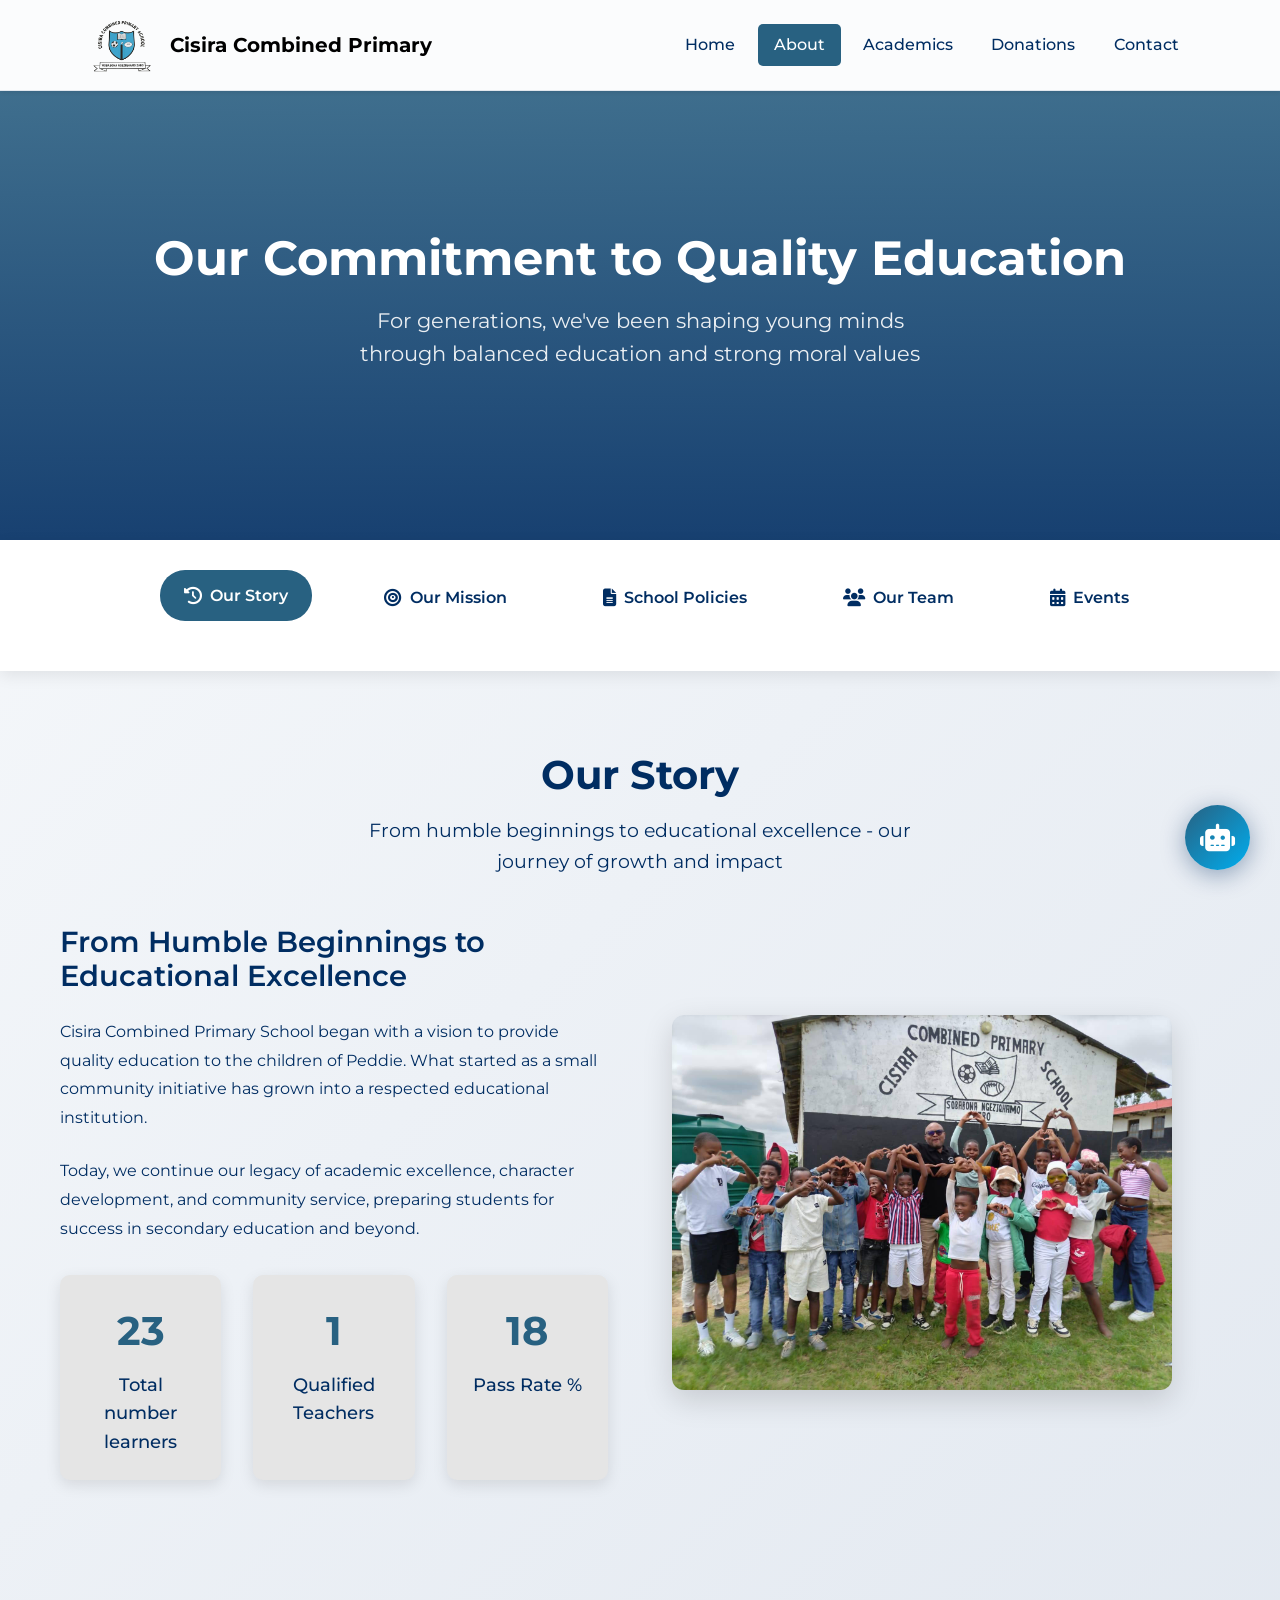
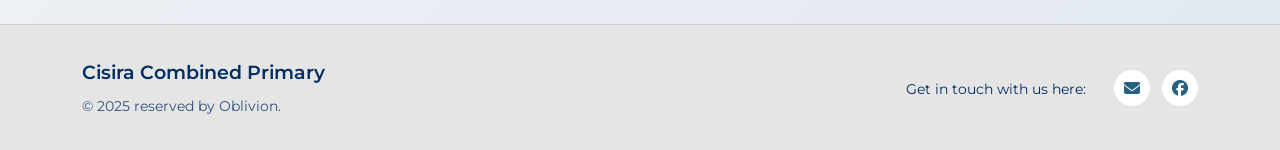
==== commit bfb624ec: "Update event gallery image alt text and add new image" ====
--- a/about.html
+++ b/about.html
@@ -993,7 +993,7 @@
 
     </div>
 
-    <!-- Event Gallery -->
+   <!-- Event Gallery -->
 <div class="event-gallery">
 
     <div class="event-gallery-header">
@@ -1015,7 +1015,12 @@
 
         <!-- Image 3 -->
         <div class="event-media-item">
-            <img src="assets/event3.jpg" alt="Cisira Combined Primary School event">
+            <img src="assets/event3.jpg" alt="School event at Cisira Combined Primary">
+        </div>
+
+        <!-- Image 4 -->
+        <div class="event-media-item">
+            <img src="assets/event4.jpg" alt="Learners at a Cisira school event">
         </div>
 
         <!-- Video -->
@@ -1029,7 +1034,6 @@
     </div>
 
 </div>
-
 </section>
 
 
--- a/css/style.css
+++ b/css/style.css
@@ -5332,3 +5332,117 @@
         font-size: .8rem;
     }
 }
+
+
+/* =================================
+   EVENT GALLERY - IMAGES & VIDEO
+================================= */
+
+.event-gallery {
+    margin-top: 70px;
+}
+
+.event-gallery-header {
+    text-align: center;
+    margin-bottom: 30px;
+}
+
+.event-gallery-header h3 {
+    color: #002D62;
+    font-size: 2rem;
+    font-weight: 700;
+    margin-bottom: 10px;
+}
+
+.event-gallery-header p {
+    color: #555;
+    font-size: 1rem;
+}
+
+/* 2 x 2 layout */
+.event-media-grid {
+    display: grid;
+    grid-template-columns: repeat(2, 1fr);
+    gap: 25px;
+}
+
+/* Image/video cards */
+.event-media-item {
+    position: relative;
+    overflow: hidden;
+    border-radius: 16px;
+    background: #fff;
+    box-shadow: 0 10px 30px rgba(0, 0, 0, 0.12);
+    aspect-ratio: 16 / 10;
+    transition: transform 0.3s ease, box-shadow 0.3s ease;
+}
+
+.event-media-item:hover {
+    transform: translateY(-6px);
+    box-shadow: 0 16px 35px rgba(0, 45, 98, 0.18);
+}
+
+/* Images */
+.event-media-item img {
+    width: 100%;
+    height: 100%;
+    object-fit: cover;
+    display: block;
+    transition: transform 0.4s ease;
+}
+
+.event-media-item:hover img {
+    transform: scale(1.05);
+}
+
+/* Video */
+.event-media-item video {
+    width: 100%;
+    height: 100%;
+    object-fit: cover;
+    display: block;
+    background: #000;
+}
+
+/* Blue accent line */
+.event-media-item::after {
+    content: "";
+    position: absolute;
+    bottom: 0;
+    left: 0;
+    width: 100%;
+    height: 5px;
+    background: #00AEEF;
+    pointer-events: none;
+}
+
+/* Tablet */
+@media (max-width: 768px) {
+    .event-media-grid {
+        grid-template-columns: 1fr 1fr;
+        gap: 18px;
+    }
+
+    .event-gallery {
+        margin-top: 50px;
+    }
+
+    .event-gallery-header h3 {
+        font-size: 1.7rem;
+    }
+}
+
+/* Phone */
+@media (max-width: 576px) {
+    .event-media-grid {
+        grid-template-columns: 1fr;
+    }
+
+    .event-media-item {
+        aspect-ratio: 16 / 10;
+    }
+
+    .event-gallery {
+        margin-top: 40px;
+    }
+}
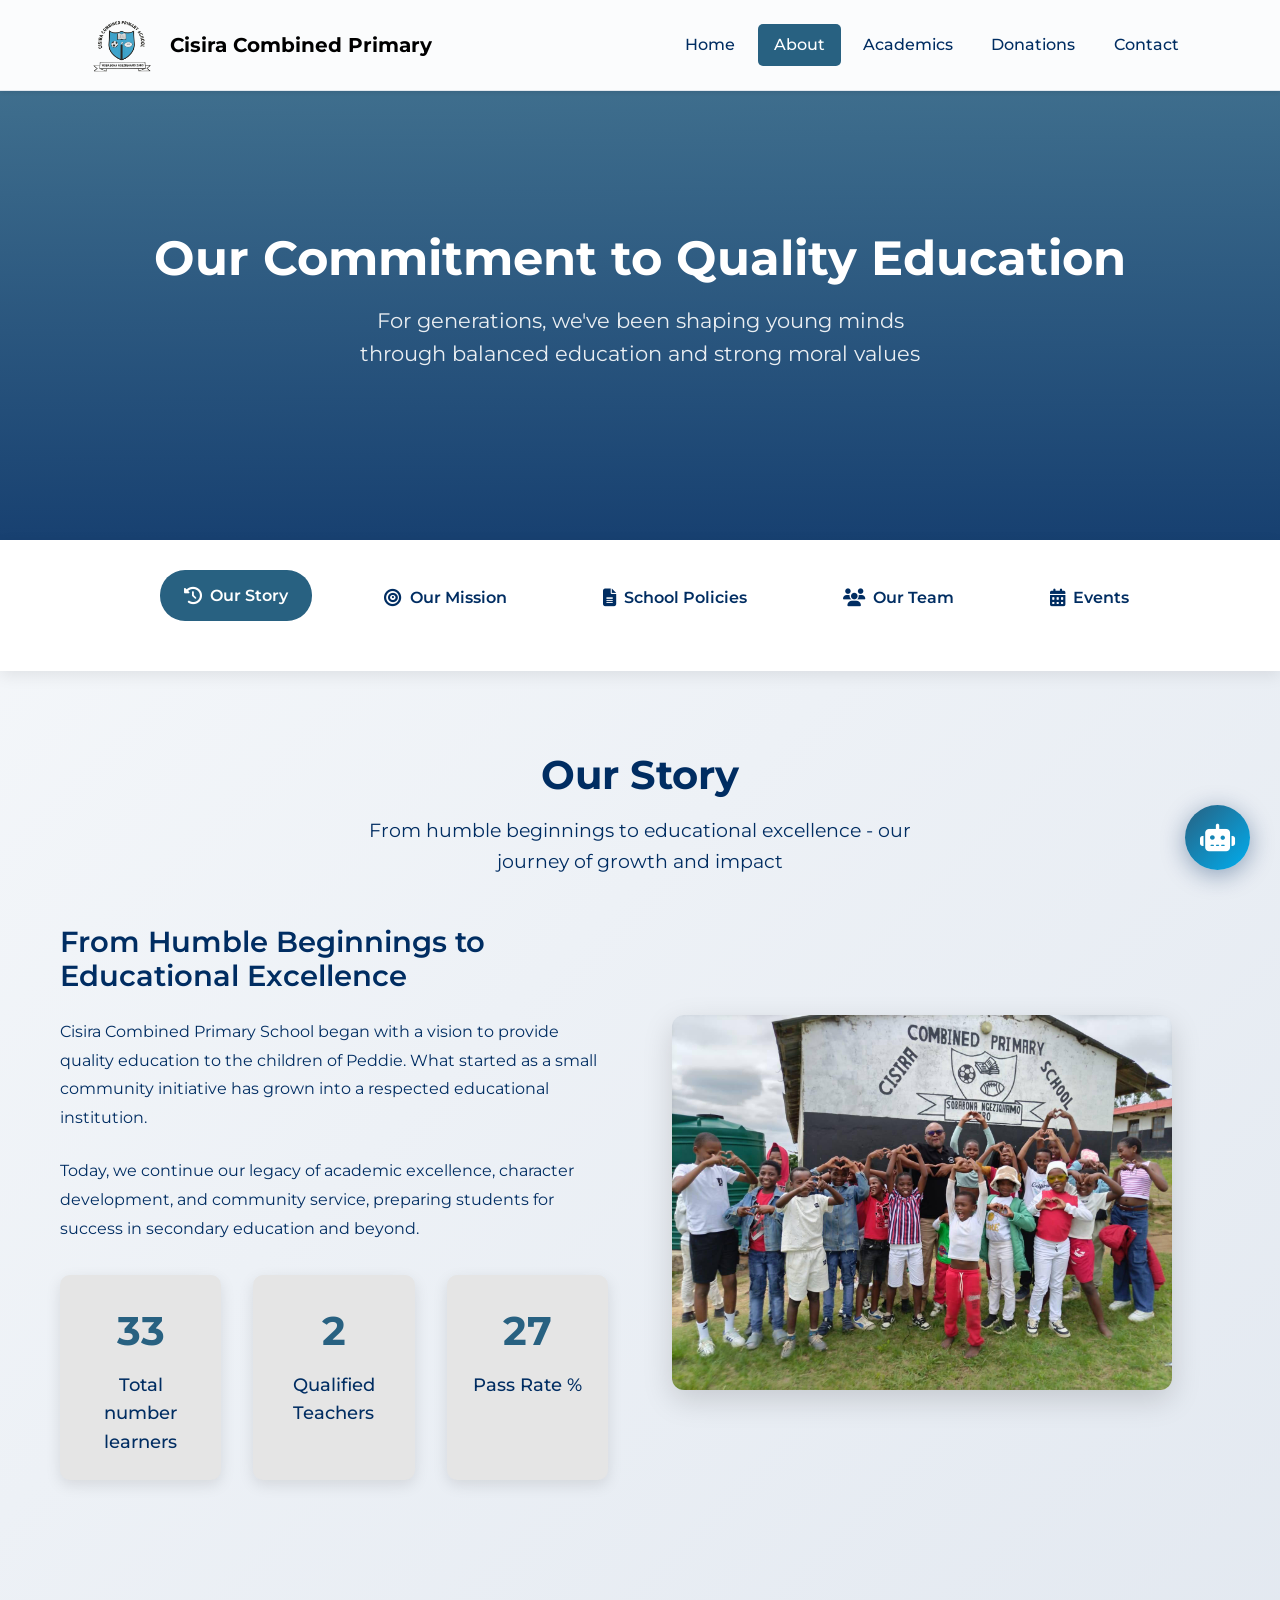
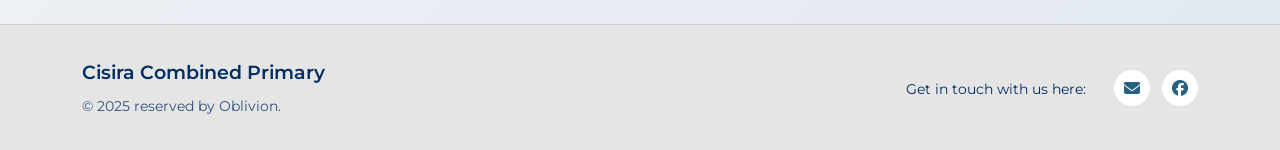
==== commit 6d6c6e26: "Change image file extensions from .jpg to .jpeg Updated image file extensions from .jpg to .jpeg for" ====
--- a/about.html
+++ b/about.html
@@ -1005,22 +1005,22 @@
 
         <!-- Image 1 -->
         <div class="event-media-item">
-            <img src="assets/event1.jpg" alt="Cisira school event">
+            <img src="assets/event1.jpeg" alt="Cisira school event">
         </div>
 
         <!-- Image 2 -->
         <div class="event-media-item">
-            <img src="assets/event2.jpg" alt="Learners participating in a school event">
+            <img src="assets/event2.jpeg" alt="Learners participating in a school event">
         </div>
 
         <!-- Image 3 -->
         <div class="event-media-item">
-            <img src="assets/event3.jpg" alt="School event at Cisira Combined Primary">
+            <img src="assets/event3.jpeg" alt="School event at Cisira Combined Primary">
         </div>
 
         <!-- Image 4 -->
         <div class="event-media-item">
-            <img src="assets/event4.jpg" alt="Learners at a Cisira school event">
+            <img src="assets/event4.jpeg" alt="Learners at a Cisira school event">
         </div>
 
         <!-- Video -->
--- a/css/style.css
+++ b/css/style.css
@@ -5446,3 +5446,23 @@
         margin-top: 40px;
     }
 }
+/* Make the video span both columns */
+.event-video {
+    grid-column: 1 / -1;
+    aspect-ratio: 16 / 9;
+}
+
+/* Keep video from becoming excessively large */
+.event-video video {
+    width: 100%;
+    height: 100%;
+    object-fit: contain;
+    background: #000;
+}
+
+/* Phone */
+@media (max-width: 576px) {
+    .event-video {
+        grid-column: auto;
+    }
+}
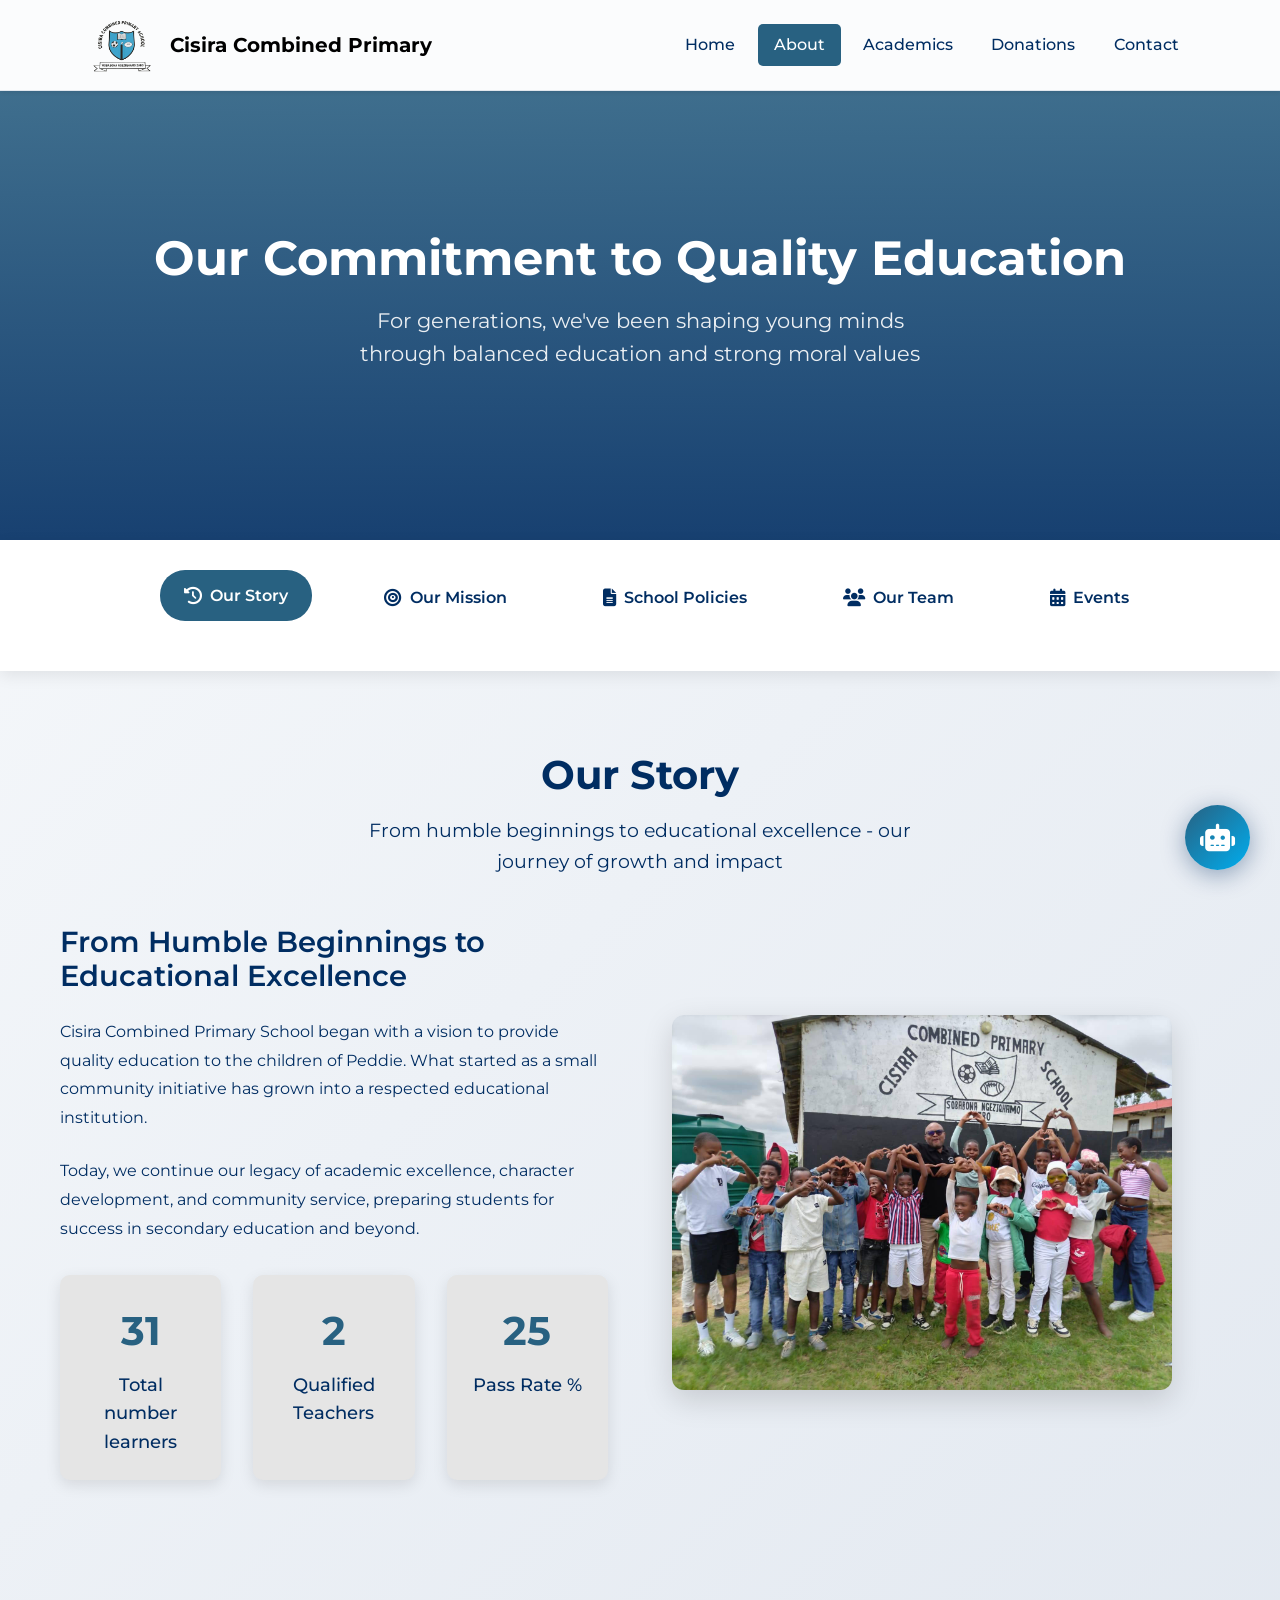
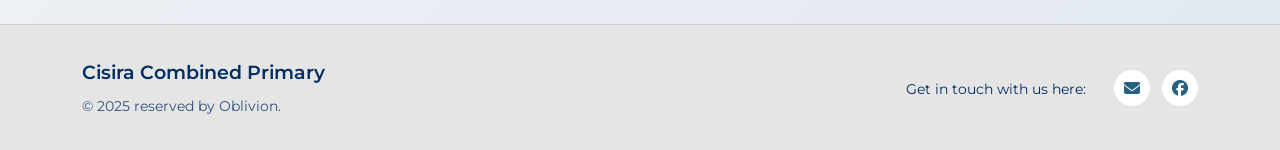
==== commit 8d788c81: "Change image file extensions from .jpeg to .JPEG" ====
--- a/about.html
+++ b/about.html
@@ -1005,22 +1005,22 @@
 
         <!-- Image 1 -->
         <div class="event-media-item">
-            <img src="assets/event1.jpeg" alt="Cisira school event">
+            <img src="assets/event1.JPEG" alt="Cisira school event">
         </div>
 
         <!-- Image 2 -->
         <div class="event-media-item">
-            <img src="assets/event2.jpeg" alt="Learners participating in a school event">
+            <img src="assets/event2.JPEG" alt="Learners participating in a school event">
         </div>
 
         <!-- Image 3 -->
         <div class="event-media-item">
-            <img src="assets/event3.jpeg" alt="School event at Cisira Combined Primary">
+            <img src="assets/event3.JPEG" alt="School event at Cisira Combined Primary">
         </div>
 
         <!-- Image 4 -->
         <div class="event-media-item">
-            <img src="assets/event4.jpeg" alt="Learners at a Cisira school event">
+            <img src="assets/event4.JPEG" alt="Learners at a Cisira school event">
         </div>
 
         <!-- Video -->
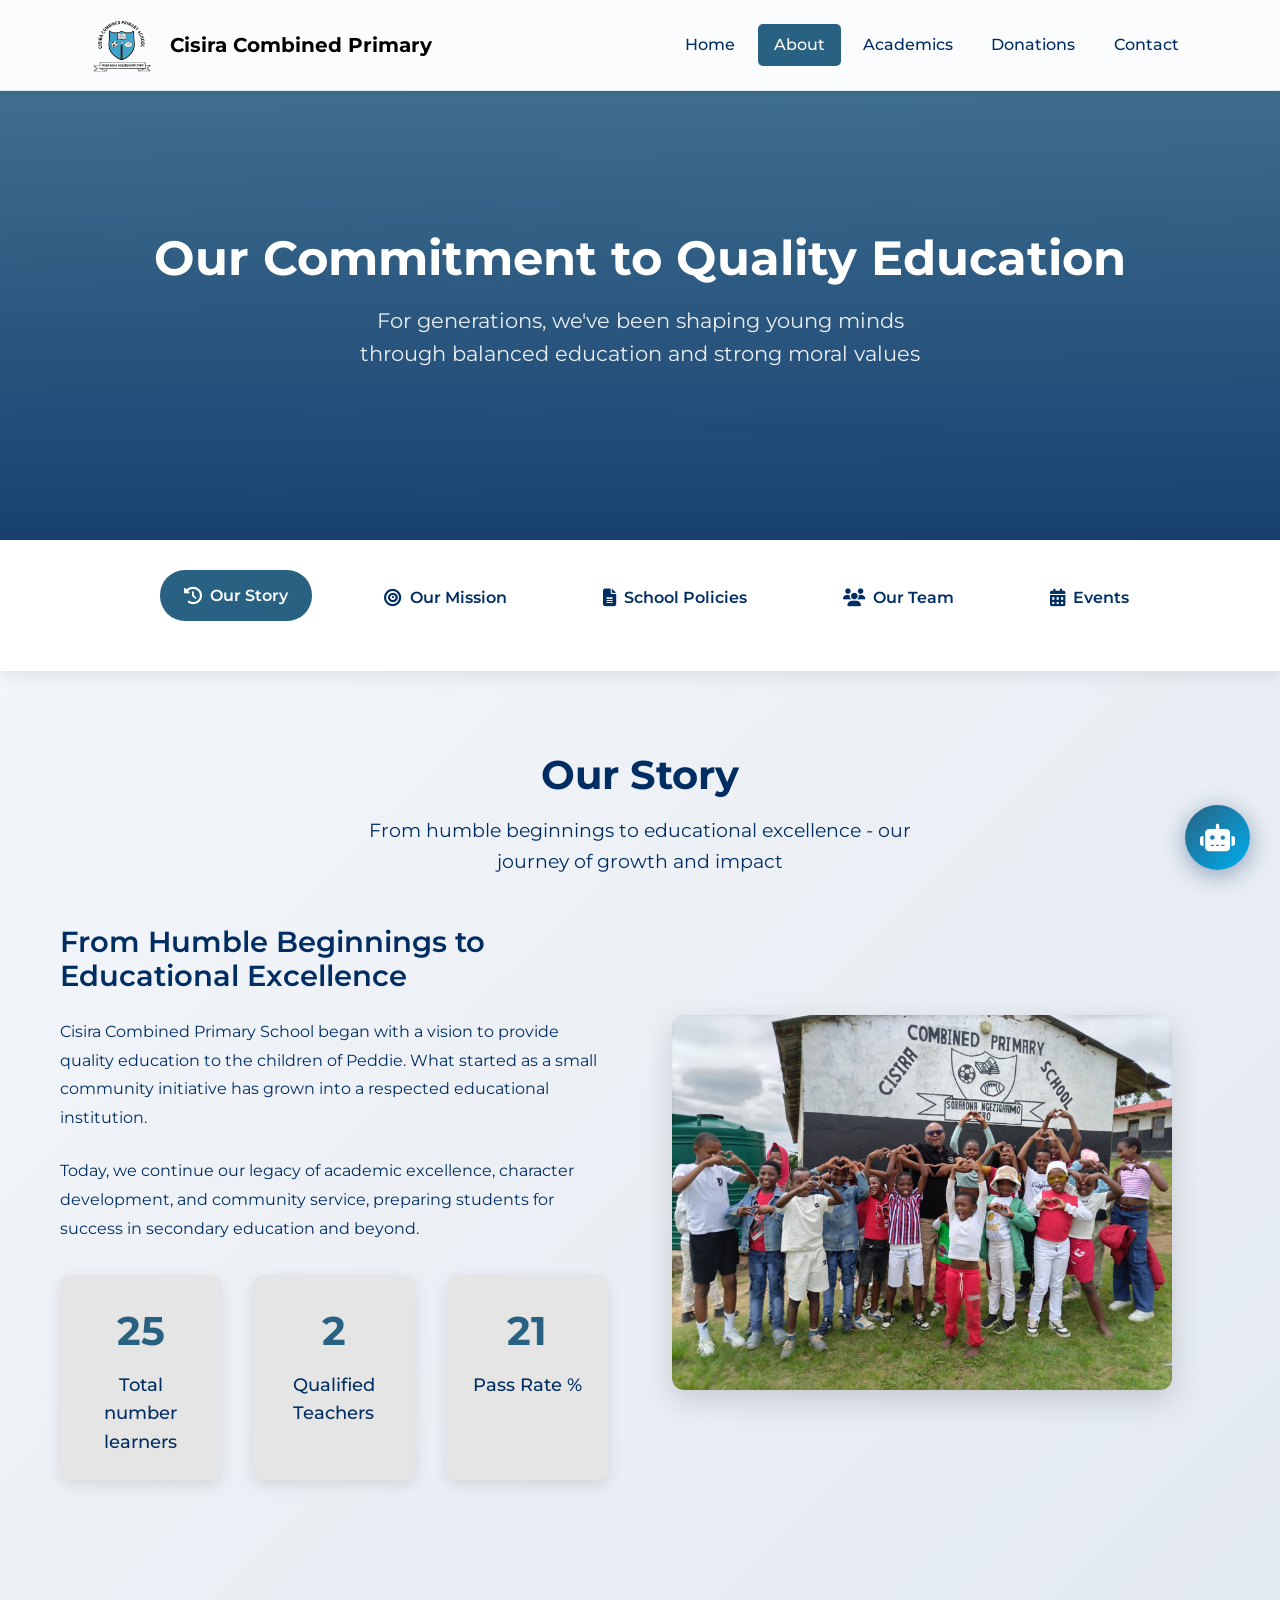
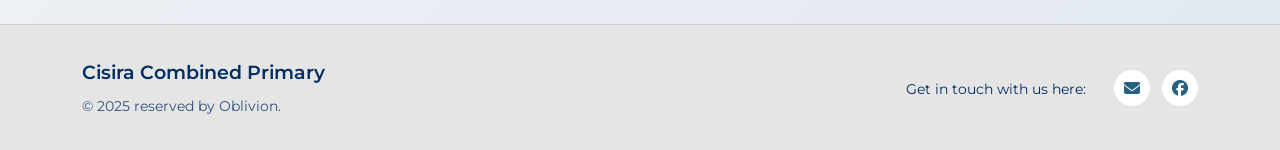
==== commit bf9d4f9c: "Change image extensions in event gallery Updated image file extensions from .JPEG to .jpg for consis" ====
--- a/about.html
+++ b/about.html
@@ -993,7 +993,7 @@
 
     </div>
 
-   <!-- Event Gallery -->
+<!-- Event Gallery -->
 <div class="event-gallery">
 
     <div class="event-gallery-header">
@@ -1005,22 +1005,22 @@
 
         <!-- Image 1 -->
         <div class="event-media-item">
-            <img src="assets/event1.JPEG" alt="Cisira school event">
+            <img src="assets/event1.jpg" alt="Cisira school event">
         </div>
 
         <!-- Image 2 -->
         <div class="event-media-item">
-            <img src="assets/event2.JPEG" alt="Learners participating in a school event">
+            <img src="assets/event2.jpg" alt="Learners participating in a school event">
         </div>
 
         <!-- Image 3 -->
         <div class="event-media-item">
-            <img src="assets/event3.JPEG" alt="School event at Cisira Combined Primary">
+            <img src="assets/event3.jpg" alt="School event at Cisira Combined Primary">
         </div>
 
         <!-- Image 4 -->
         <div class="event-media-item">
-            <img src="assets/event4.JPEG" alt="Learners at a Cisira school event">
+            <img src="assets/event4.jpg" alt="Learners at a Cisira school event">
         </div>
 
         <!-- Video -->
--- a/css/style.css
+++ b/css/style.css
@@ -5223,6 +5223,7 @@
    EVENTS SECTION
 ================================ */
 
+/* Main events layout */
 .events-container {
     display: flex;
     align-items: center;
@@ -5231,6 +5232,7 @@
     flex-wrap: wrap;
 }
 
+/* Main event image */
 .event-image {
     flex: 1 1 400px;
     display: flex;
@@ -5246,6 +5248,7 @@
     box-shadow: 0 15px 35px rgba(0, 0, 0, 0.15);
 }
 
+/* Event details */
 .event-details {
     flex: 1 1 400px;
     display: flex;
@@ -5253,27 +5256,29 @@
     gap: 20px;
 }
 
+/* Individual event cards */
 .event-card {
     background: #fff;
     padding: 25px;
     border-left: 5px solid #00AEEF;
     border-radius: 12px;
-    box-shadow: 0 10px 25px rgba(0,0,0,.08);
-    transition: all .3s ease;
+    box-shadow: 0 10px 25px rgba(0, 0, 0, 0.08);
+    transition: transform 0.3s ease, box-shadow 0.3s ease;
 }
 
 .event-card:hover {
     transform: translateY(-5px);
-    box-shadow: 0 15px 35px rgba(0,0,0,.15);
-}
-
+    box-shadow: 0 15px 35px rgba(0, 0, 0, 0.15);
+}
+
+/* Event date badge */
 .event-date {
     display: inline-block;
     background: #286181;
     color: #fff;
     padding: 6px 15px;
     border-radius: 20px;
-    font-size: .85rem;
+    font-size: 0.85rem;
     font-weight: 600;
     margin-bottom: 12px;
 }
@@ -5288,60 +5293,106 @@
     line-height: 1.7;
 }
 
-/* Tablets */
-@media (max-width: 992px) {
-    .events-container {
-        flex-direction: column;
-        text-align: center;
-    }
-
-    .event-image,
-    .event-details {
-        width: 100%;
-    }
-
-    .event-image img {
-        max-width: 450px;
-    }
-
-    .event-card {
-        text-align: left;
-    }
-}
-
-/* Phones */
-@media (max-width: 576px) {
-    .events-container {
-        gap: 25px;
-    }
-
-    .event-image img {
-        max-width: 100%;
-        border-radius: 12px;
-    }
-
-    .event-card {
-        padding: 18px;
-    }
-
-    .event-card h3 {
-        font-size: 1.15rem;
-    }
-
-    .event-date {
-        font-size: .8rem;
-    }
-}
-
-
-/* =================================
-   EVENT GALLERY - IMAGES & VIDEO
-================================= */
+
+/* ==================================================
+   EVENTS SECTION
+================================================== */
+
+/* Main Events Layout */
+.events-container {
+    display: flex;
+    align-items: center;
+    flex-wrap: wrap;
+    gap: 40px;
+    margin-top: 40px;
+}
+
+
+/* ==================================================
+   MAIN EVENT IMAGE
+================================================== */
+
+.event-image {
+    flex: 1 1 400px;
+    display: flex;
+    justify-content: center;
+}
+
+.event-image img {
+    width: 100%;
+    max-width: 500px;
+    height: auto;
+    display: block;
+    border-radius: 18px;
+    box-shadow: 0 15px 35px rgba(0, 0, 0, 0.15);
+}
+
+
+/* ==================================================
+   EVENT DETAILS
+================================================== */
+
+.event-details {
+    flex: 1 1 400px;
+    display: flex;
+    flex-direction: column;
+    gap: 20px;
+}
+
+
+/* Individual Event Cards */
+.event-card {
+    background: #fff;
+    padding: 25px;
+    border-left: 5px solid #00AEEF;
+    border-radius: 12px;
+    box-shadow: 0 10px 25px rgba(0, 0, 0, 0.08);
+    transition:
+        transform 0.3s ease,
+        box-shadow 0.3s ease;
+}
+
+.event-card:hover {
+    transform: translateY(-5px);
+    box-shadow: 0 15px 35px rgba(0, 0, 0, 0.15);
+}
+
+
+/* Event Date Badge */
+.event-date {
+    display: inline-block;
+    background: #286181;
+    color: #fff;
+    padding: 6px 15px;
+    margin-bottom: 12px;
+    border-radius: 20px;
+    font-size: 0.85rem;
+    font-weight: 600;
+}
+
+
+/* Event Card Text */
+.event-card h3 {
+    color: #002D62;
+    margin-bottom: 10px;
+}
+
+.event-card p {
+    color: #555;
+    line-height: 1.7;
+}
+
+
+/* ==================================================
+   EVENT GALLERY
+================================================== */
 
 .event-gallery {
     margin-top: 70px;
 }
 
+
+/* Gallery Heading */
 .event-gallery-header {
     text-align: center;
     margin-bottom: 30px;
@@ -5359,52 +5410,78 @@
     font-size: 1rem;
 }
 
-/* 2 x 2 layout */
+
+/* ==================================================
+   EVENT MEDIA GRID
+================================================== */
+
 .event-media-grid {
     display: grid;
-    grid-template-columns: repeat(2, 1fr);
+    grid-template-columns: repeat(2, minmax(0, 1fr));
     gap: 25px;
-}
-
-/* Image/video cards */
+    align-items: start;
+}
+
+
+/* Image / Video Card */
 .event-media-item {
     position: relative;
     overflow: hidden;
+    background: #fff;
     border-radius: 16px;
-    background: #fff;
     box-shadow: 0 10px 30px rgba(0, 0, 0, 0.12);
-    aspect-ratio: 16 / 10;
-    transition: transform 0.3s ease, box-shadow 0.3s ease;
-}
-
+    transition:
+        transform 0.3s ease,
+        box-shadow 0.3s ease;
+}
+
+
+/* Gallery Hover Effect */
 .event-media-item:hover {
     transform: translateY(-6px);
     box-shadow: 0 16px 35px rgba(0, 45, 98, 0.18);
 }
 
-/* Images */
+
+/* ==================================================
+   GALLERY IMAGES
+================================================== */
+
+/*
+   IMPORTANT:
+   height: auto keeps portrait/vertical images
+   in their original proportions and prevents cropping.
+*/
 .event-media-item img {
     width: 100%;
-    height: 100%;
-    object-fit: cover;
+    height: auto;
     display: block;
-    transition: transform 0.4s ease;
-}
-
-.event-media-item:hover img {
-    transform: scale(1.05);
-}
-
-/* Video */
-.event-media-item video {
+}
+
+
+/* ==================================================
+   EVENT VIDEO
+================================================== */
+
+/* Video spans both gallery columns */
+.event-video {
+    grid-column: 1 / -1;
+    aspect-ratio: 16 / 9;
+}
+
+.event-video video {
     width: 100%;
     height: 100%;
-    object-fit: cover;
     display: block;
+    object-fit: contain;
     background: #000;
 }
 
-/* Blue accent line */
+
+/* ==================================================
+   BLUE ACCENT LINE
+================================================== */
+
 .event-media-item::after {
     content: "";
     position: absolute;
@@ -5416,10 +5493,43 @@
     pointer-events: none;
 }
 
-/* Tablet */
+
+/* ==================================================
+   TABLET / SMALL LAPTOP
+   992px and below
+================================================== */
+
+@media (max-width: 992px) {
+
+    .events-container {
+        flex-direction: column;
+        text-align: center;
+    }
+
+    .event-image,
+    .event-details {
+        width: 100%;
+    }
+
+    .event-image img {
+        max-width: 450px;
+    }
+
+    .event-card {
+        text-align: left;
+    }
+}
+
+
+/* ==================================================
+   TABLET
+   768px and below
+================================================== */
+
 @media (max-width: 768px) {
+
     .event-media-grid {
-        grid-template-columns: 1fr 1fr;
+        grid-template-columns: repeat(2, minmax(0, 1fr));
         gap: 18px;
     }
 
@@ -5432,37 +5542,53 @@
     }
 }
 
-/* Phone */
+
+/* ==================================================
+   MOBILE
+   576px and below
+================================================== */
+
 @media (max-width: 576px) {
+
+    /* Main Events Section */
+    .events-container {
+        gap: 25px;
+        margin-top: 30px;
+    }
+
+    .event-image img {
+        max-width: 100%;
+    }
+
+    .event-card {
+        padding: 20px;
+    }
+
+
+    /* Gallery becomes one column */
     .event-media-grid {
         grid-template-columns: 1fr;
-    }
-
-    .event-media-item {
-        aspect-ratio: 16 / 10;
-    }
-
+        gap: 18px;
+    }
+
+
+    /* Video fits single-column layout */
+    .event-video {
+        grid-column: auto;
+        aspect-ratio: 16 / 9;
+    }
+
+
+    /* Gallery spacing */
     .event-gallery {
         margin-top: 40px;
     }
-}
-/* Make the video span both columns */
-.event-video {
-    grid-column: 1 / -1;
-    aspect-ratio: 16 / 9;
-}
-
-/* Keep video from becoming excessively large */
-.event-video video {
-    width: 100%;
-    height: 100%;
-    object-fit: contain;
-    background: #000;
-}
-
-/* Phone */
-@media (max-width: 576px) {
-    .event-video {
-        grid-column: auto;
-    }
-}
+
+    .event-gallery-header {
+        margin-bottom: 25px;
+    }
+
+    .event-gallery-header h3 {
+        font-size: 1.5rem;
+    }
+}
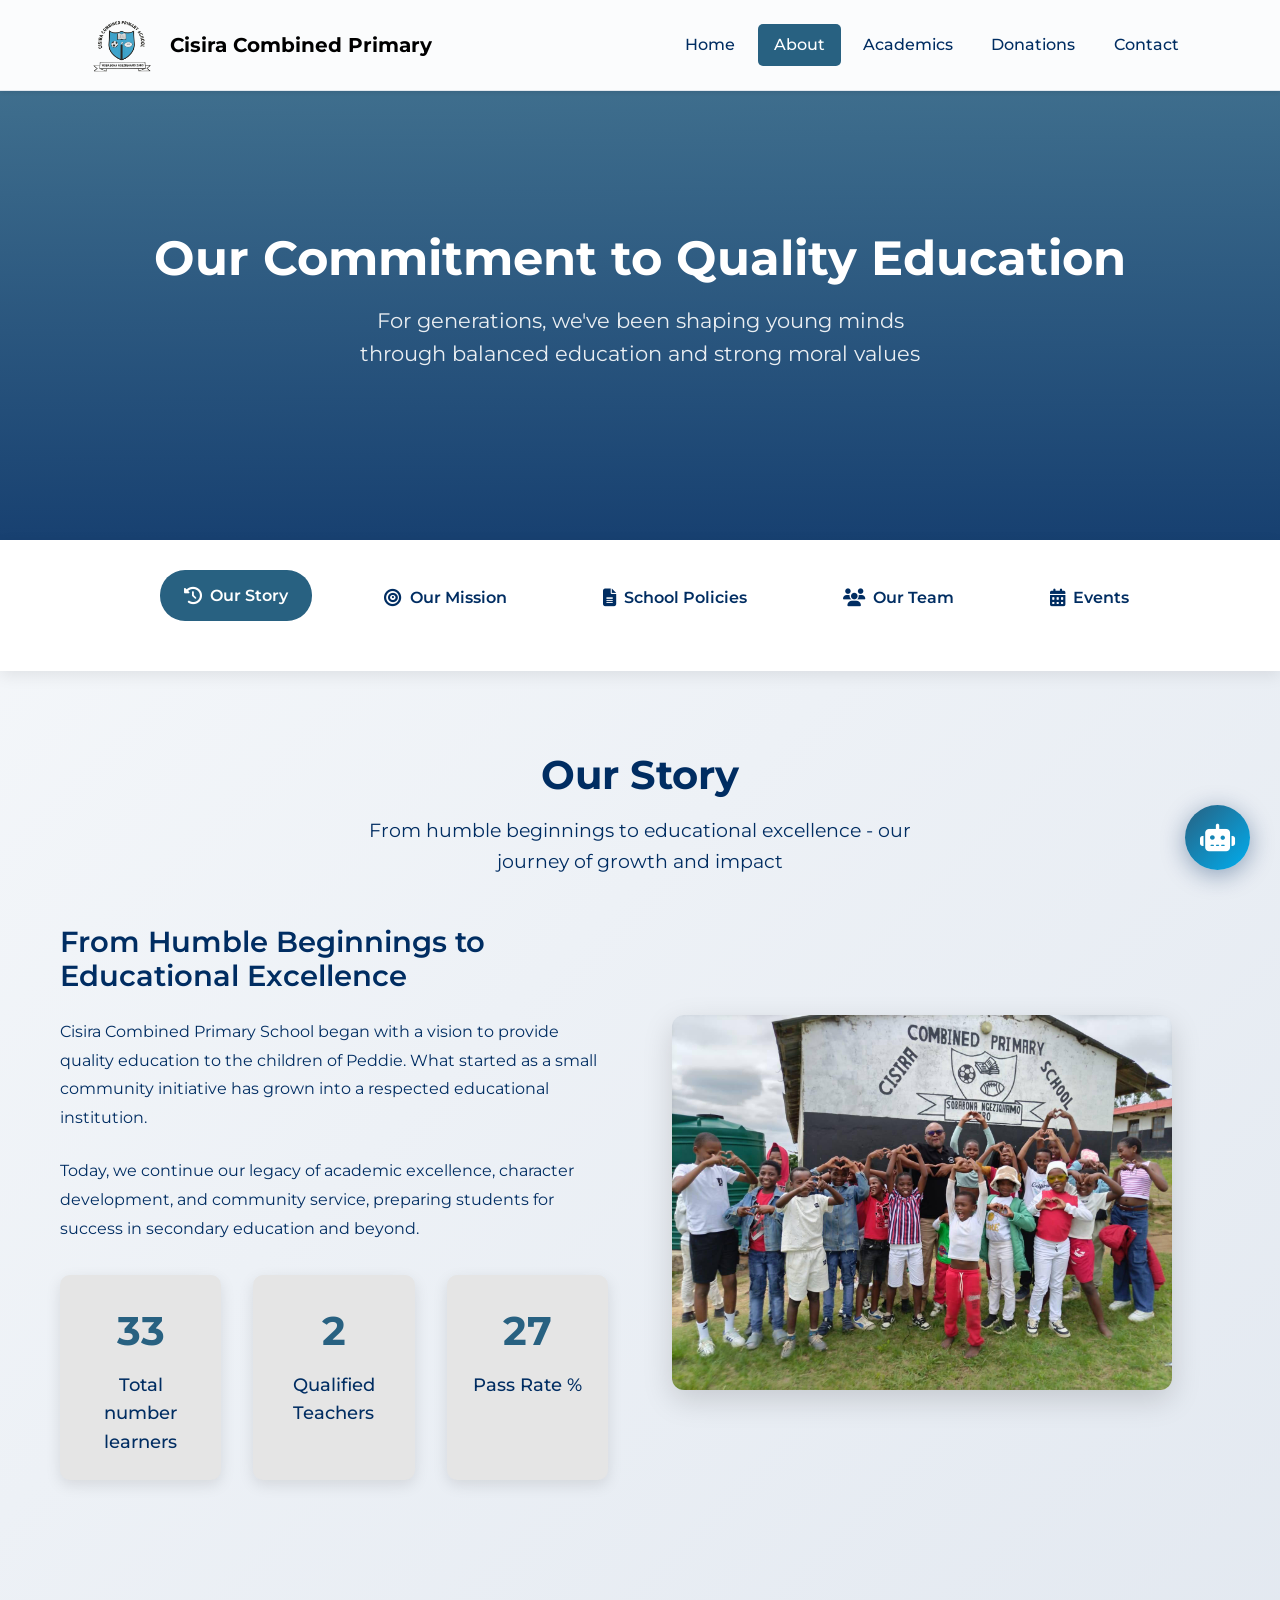
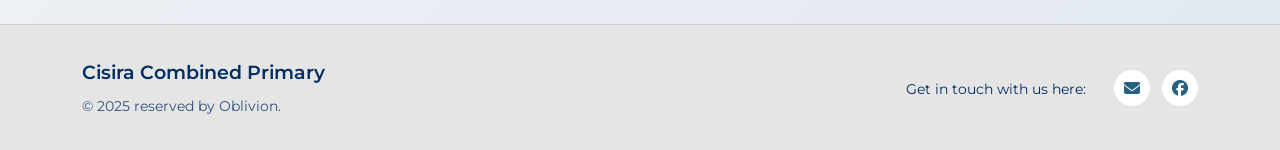
==== commit ac9adf08: "Change image file extensions to .jpeg Updated image file extensions from .jpg to .jpeg for consisten" ====
--- a/about.html
+++ b/about.html
@@ -1005,22 +1005,22 @@
 
         <!-- Image 1 -->
         <div class="event-media-item">
-            <img src="assets/event1.jpg" alt="Cisira school event">
+            <img src="assets/event1.jpeg" alt="Cisira school event">
         </div>
 
         <!-- Image 2 -->
         <div class="event-media-item">
-            <img src="assets/event2.jpg" alt="Learners participating in a school event">
+            <img src="assets/event2.jepg" alt="Learners participating in a school event">
         </div>
 
         <!-- Image 3 -->
         <div class="event-media-item">
-            <img src="assets/event3.jpg" alt="School event at Cisira Combined Primary">
+            <img src="assets/event3.jpeg" alt="School event at Cisira Combined Primary">
         </div>
 
         <!-- Image 4 -->
         <div class="event-media-item">
-            <img src="assets/event4.jpg" alt="Learners at a Cisira school event">
+            <img src="assets/event4.jpeg" alt="Learners at a Cisira school event">
         </div>
 
         <!-- Video -->
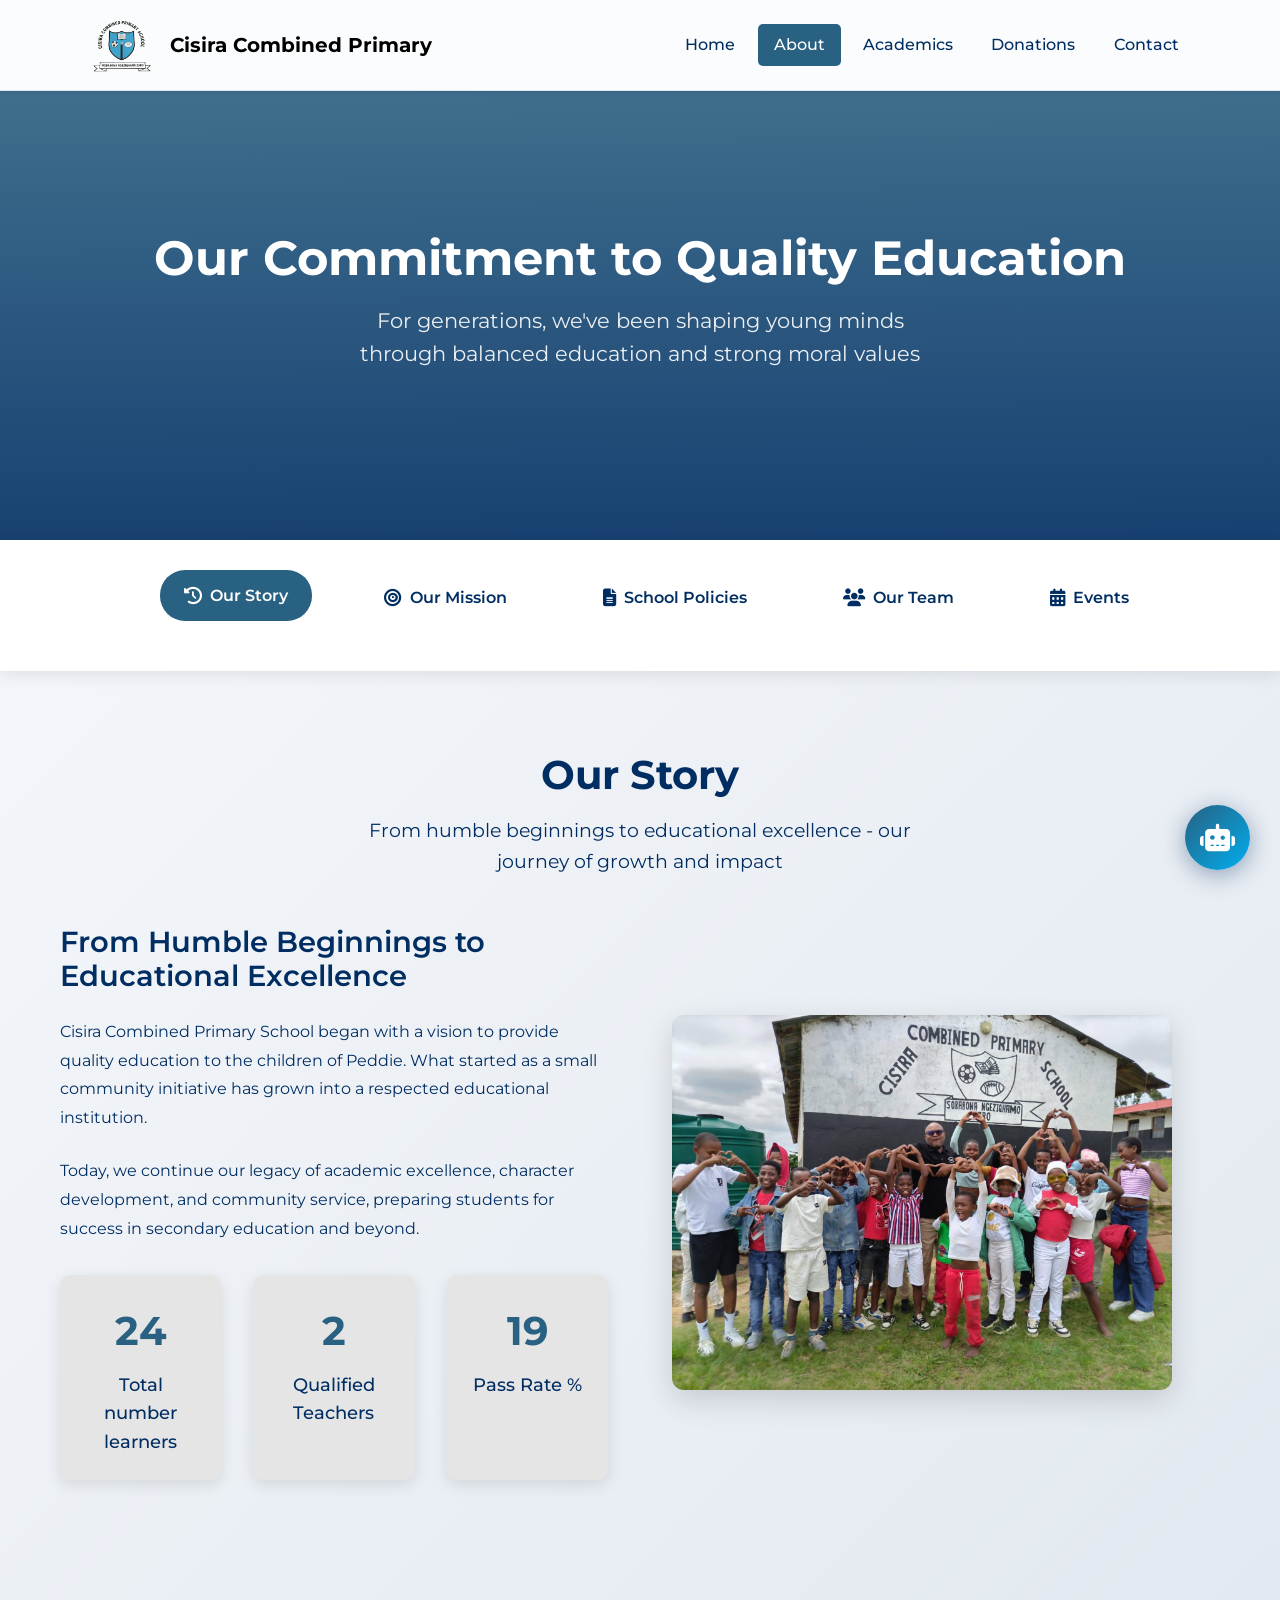
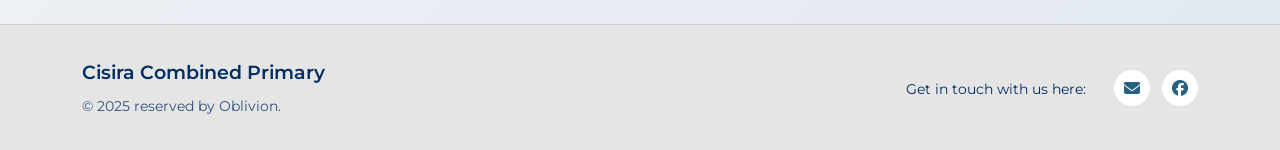
==== commit 12cc7438: "Fix image file extensions to uppercase JPEG" ====
--- a/about.html
+++ b/about.html
@@ -1005,22 +1005,22 @@
 
         <!-- Image 1 -->
         <div class="event-media-item">
-            <img src="assets/event1.jpeg" alt="Cisira school event">
+            <img src="assets/event1.JPEG" alt="Cisira school event">
         </div>
 
         <!-- Image 2 -->
         <div class="event-media-item">
-            <img src="assets/event2.jepg" alt="Learners participating in a school event">
+            <img src="assets/event2.JPEG" alt="Learners participating in a school event">
         </div>
 
         <!-- Image 3 -->
         <div class="event-media-item">
-            <img src="assets/event3.jpeg" alt="School event at Cisira Combined Primary">
+            <img src="assets/event3.JPEG" alt="School event at Cisira Combined Primary">
         </div>
 
         <!-- Image 4 -->
         <div class="event-media-item">
-            <img src="assets/event4.jpeg" alt="Learners at a Cisira school event">
+            <img src="assets/event4.JPEG" alt="Learners at a Cisira school event">
         </div>
 
         <!-- Video -->
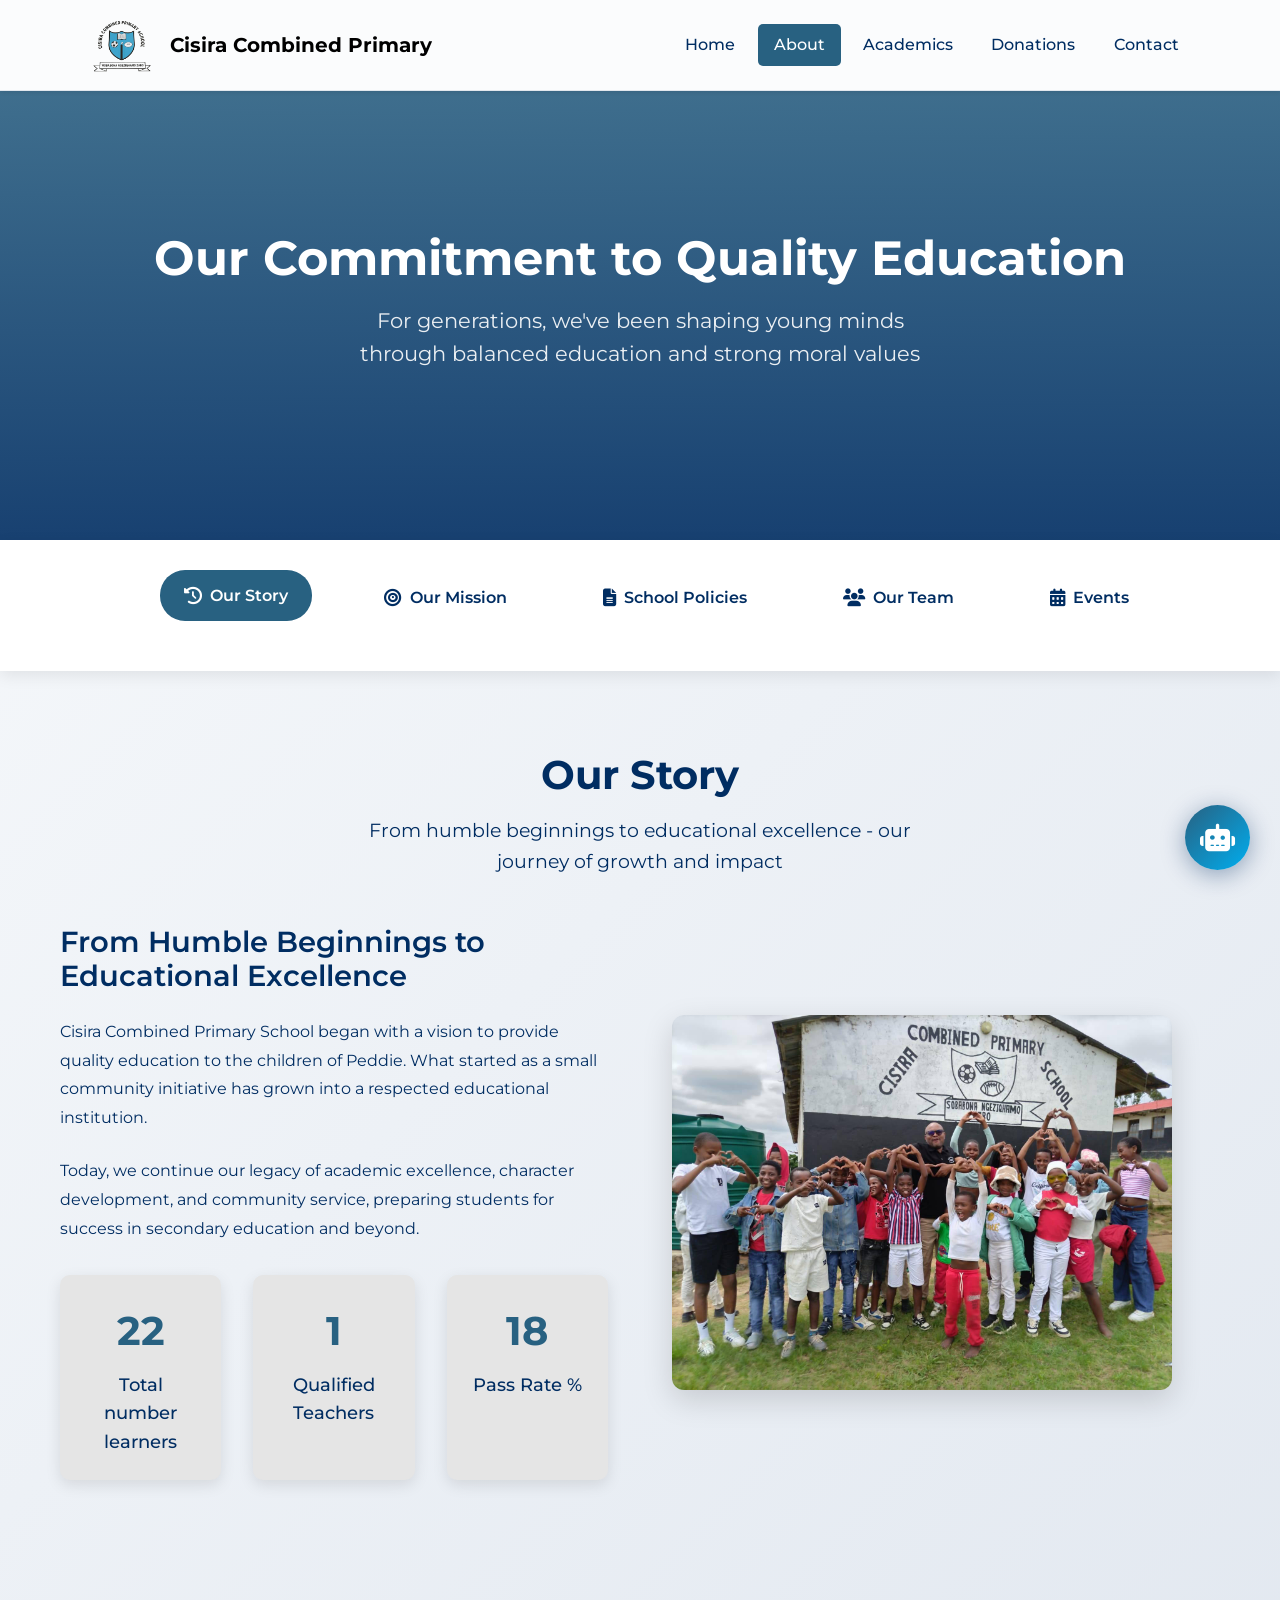
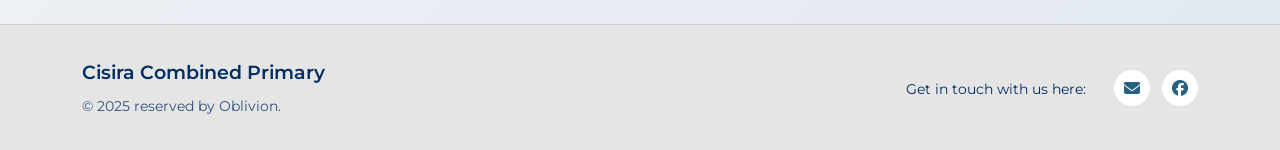
==== commit 1142dbb9: "Fix image file extensions from JPEG to jpeg" ====
--- a/about.html
+++ b/about.html
@@ -1005,22 +1005,22 @@
 
         <!-- Image 1 -->
         <div class="event-media-item">
-            <img src="assets/event1.JPEG" alt="Cisira school event">
+            <img src="assets/event1.jpeg" alt="Cisira school event">
         </div>
 
         <!-- Image 2 -->
         <div class="event-media-item">
-            <img src="assets/event2.JPEG" alt="Learners participating in a school event">
+            <img src="assets/event2.jpeg" alt="Learners participating in a school event">
         </div>
 
         <!-- Image 3 -->
         <div class="event-media-item">
-            <img src="assets/event3.JPEG" alt="School event at Cisira Combined Primary">
+            <img src="assets/event3.jpeg" alt="School event at Cisira Combined Primary">
         </div>
 
         <!-- Image 4 -->
         <div class="event-media-item">
-            <img src="assets/event4.JPEG" alt="Learners at a Cisira school event">
+            <img src="assets/event4.jpeg" alt="Learners at a Cisira school event">
         </div>
 
         <!-- Video -->
